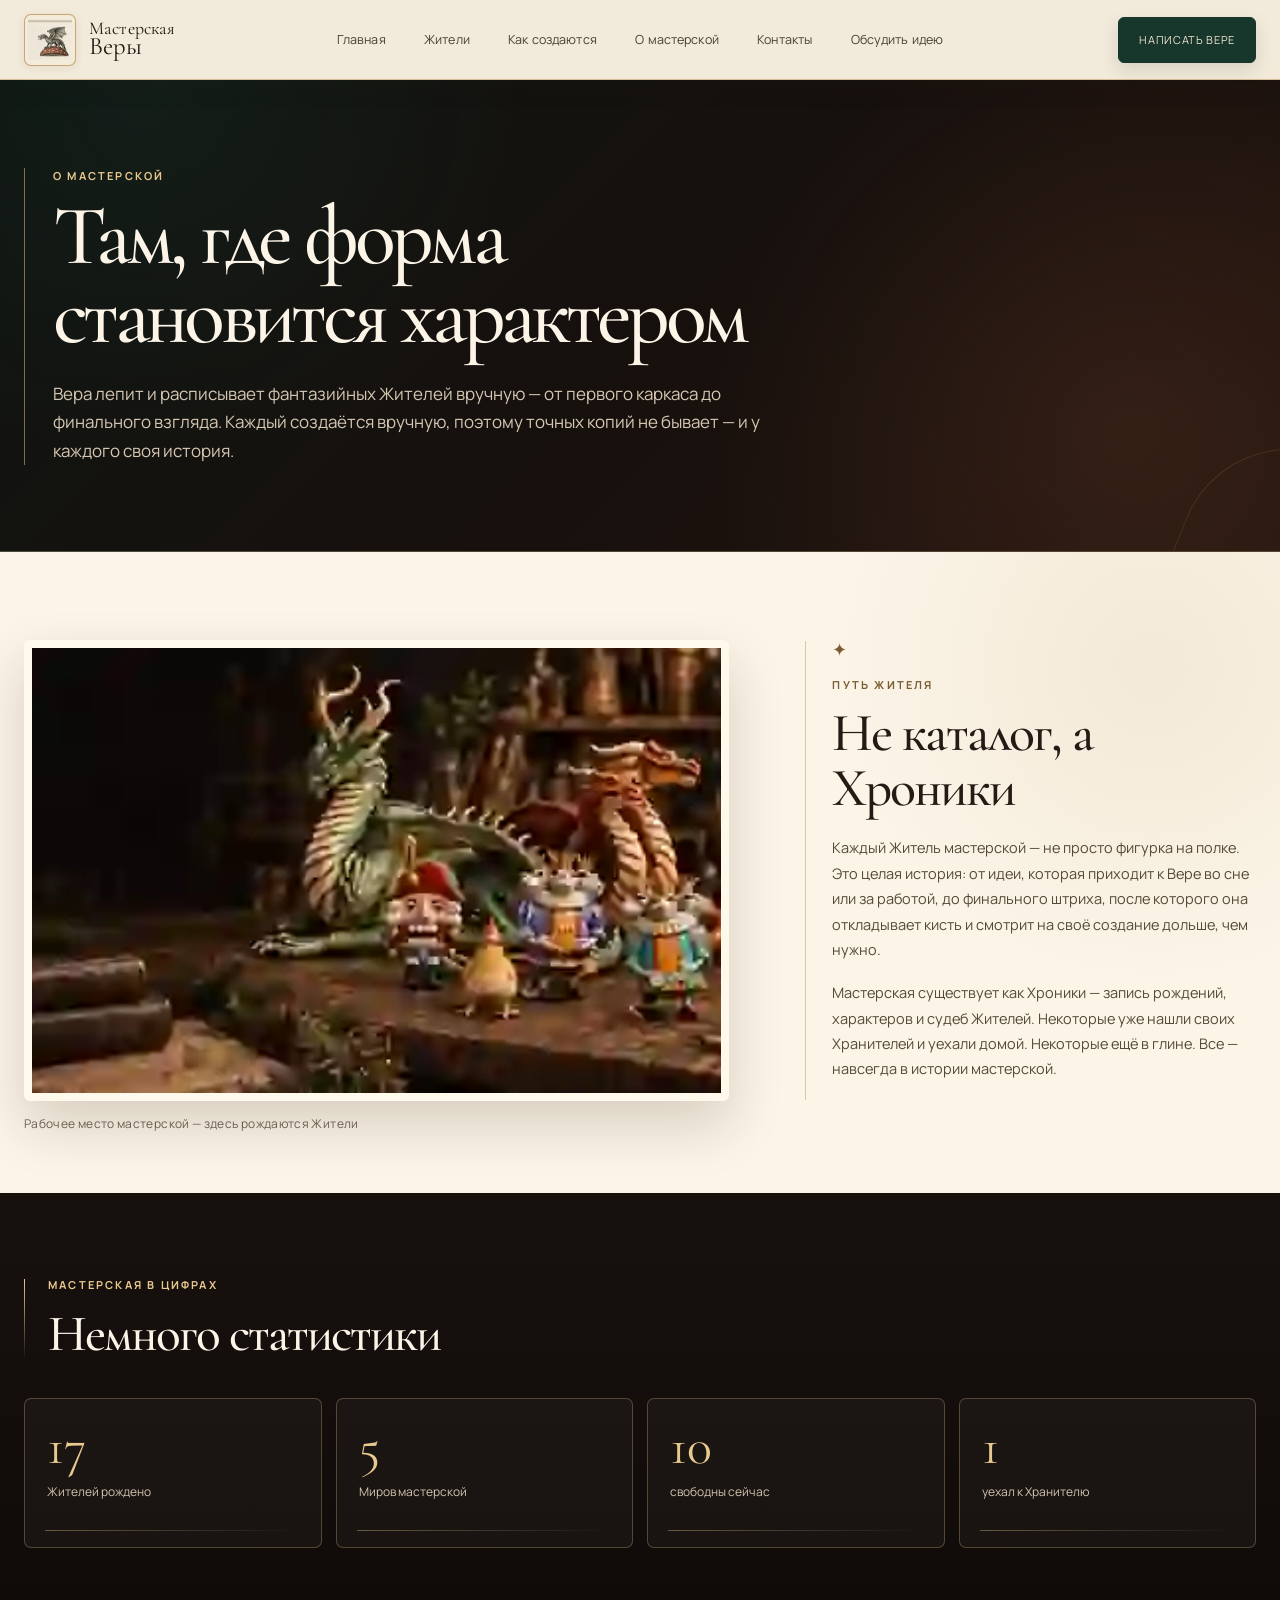
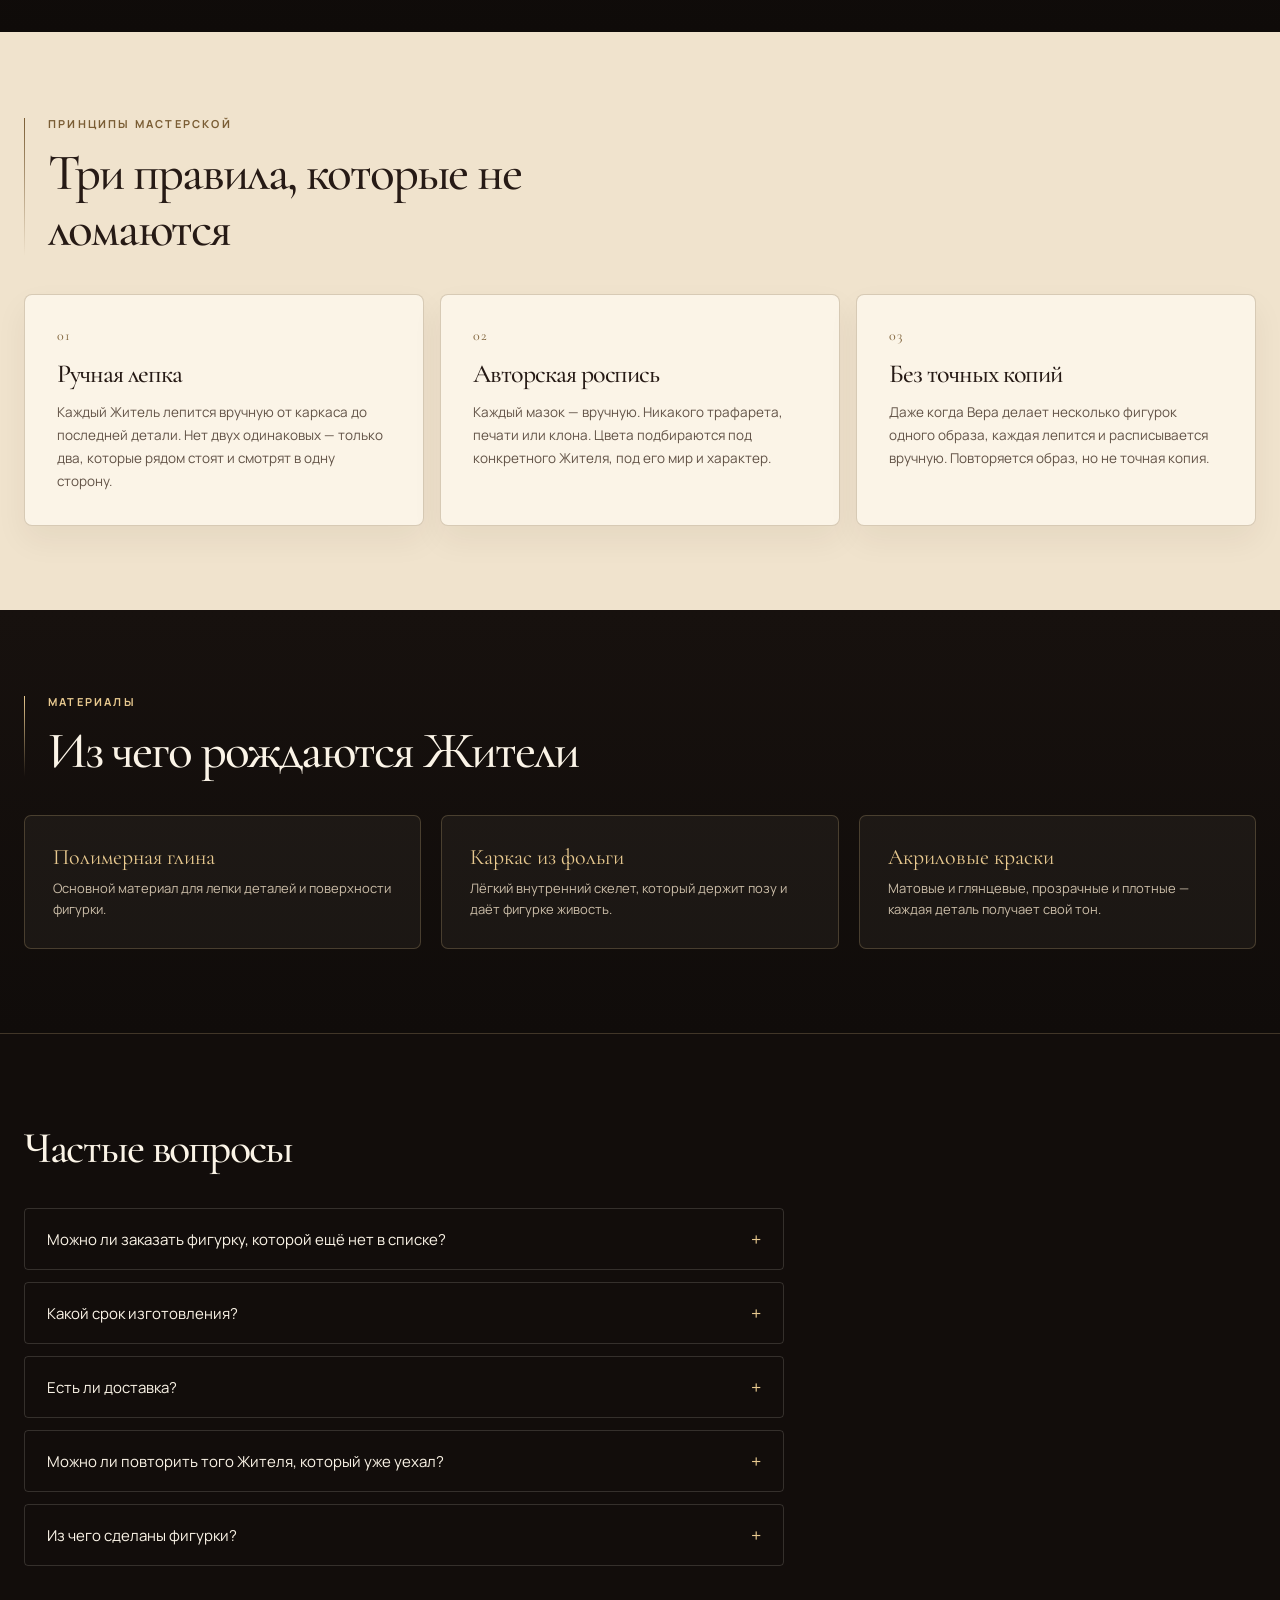
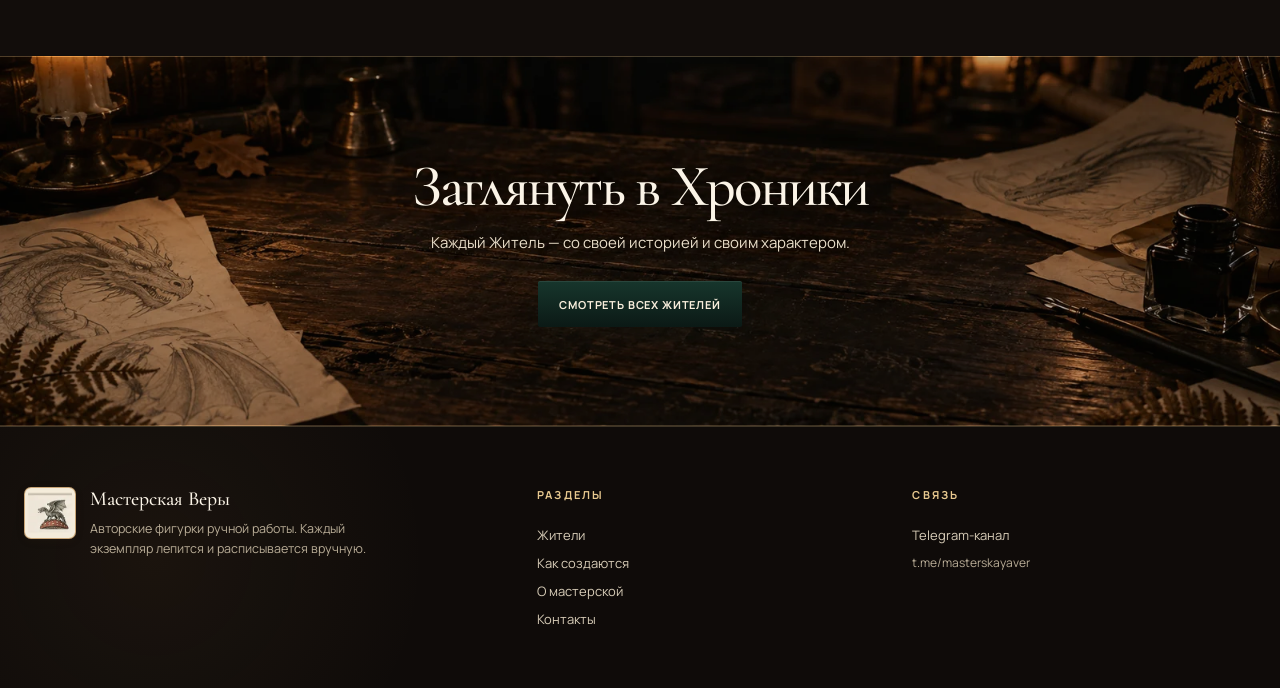
==== about.html @ ea5d4735 "feat(create): link restored order flow from about.html" ====
<!doctype html>
<html lang="ru">
<head>
  <meta charset="utf-8">
  <meta name="viewport" content="width=device-width, initial-scale=1, viewport-fit=cover">
  <meta name="theme-color" content="#f6efdf">
  <title>О мастерской — Мастерская Веры</title>
  <meta name="description" content="О мастерской Веры: авторские фигурки ручной работы, 17 Жителей, 5 Миров, ручная лепка и роспись каждого экземпляра.">
  <meta name="robots" content="index,follow">
  <meta property="og:locale" content="ru_RU">
  <meta property="og:type" content="website">
  <meta property="og:site_name" content="Мастерская Веры">
  <meta property="og:image" content="https://dmitriyromanychev0000-lab.github.io/masterskaya-very/assets/process/05-compare-side.jpg">
  <meta property="og:image:width" content="1124">
  <meta property="og:image:height" content="749">
  <meta property="og:image:alt" content="Авторская фигурка ручной работы из мастерской Веры">
  <meta property="og:title" content="О мастерской — Мастерская Веры">
  <meta property="og:description" content="О мастерской Веры: авторские фигурки ручной работы, 17 Жителей, 5 Миров, ручная лепка и роспись каждого экземпляра.">
  <meta property="og:url" content="https://dmitriyromanychev0000-lab.github.io/masterskaya-very/about.html">
  <meta name="twitter:card" content="summary_large_image">
  <meta name="twitter:image" content="https://dmitriyromanychev0000-lab.github.io/masterskaya-very/assets/process/05-compare-side.jpg">
  <meta name="twitter:title" content="О мастерской — Мастерская Веры">
  <meta name="twitter:description" content="О мастерской Веры: авторские фигурки ручной работы, 17 Жителей, 5 Миров, ручная лепка и роспись каждого экземпляра.">
  <link rel="canonical" href="https://dmitriyromanychev0000-lab.github.io/masterskaya-very/about.html">
  <link rel="stylesheet" href="styles.css">
</head>
<body>
  <header class="site-header" data-header>
    <a class="brand" href="index.html" aria-label="Мастерская Веры — на главную">
      <span class="brand-mark" aria-hidden="true">V</span>
      <span class="brand-copy"><strong>Мастерская</strong><span>Веры</span></span>
    </a>

    <nav class="desktop-nav" aria-label="Основная навигация">
      <a href="index.html">Главная</a>
      <a href="residents.html">Жители</a>
      <a href="process.html">Как создаются</a>
      <a href="about.html" aria-current="page">О мастерской</a>
      <a href="contact.html">Контакты</a>
      <a href="create.html">Обсудить идею</a>
    </nav>

    <div class="header-actions">
      <a class="order-link" href="https://t.me/masterskayaver">Написать Вере</a>
      <button class="menu-button" type="button" aria-label="Открыть меню" aria-expanded="false" aria-controls="mobile-menu" data-menu-button>
        <span></span><span></span>
      </button>
    </div>
  </header>

  <div class="mobile-menu" id="mobile-menu" data-mobile-menu hidden>
    <nav aria-label="Мобильная навигация">
      <a href="index.html">Главная</a>
      <a href="residents.html">Жители</a>
      <a href="process.html">Как создаются</a>
      <a href="about.html" aria-current="page">О мастерской</a>
      <a href="contact.html">Контакты</a>
    </nav>
    <a class="button button-primary" href="https://t.me/masterskayaver">Написать Вере</a>
  </div>

  <main id="top">
    <section class="about-intro about-intro--paper" aria-labelledby="about-title">
      <div class="about-intro-inner">
        <p class="eyebrow">О мастерской</p>
        <h1 id="about-title">Там, где форма<br>становится характером</h1>
        <p class="about-intro-lead">Вера лепит и расписывает фантазийных Жителей вручную — от первого каркаса до финального взгляда. Каждый создаётся вручную, поэтому точных копий не бывает — и у каждого своя история.</p>
      </div>
    </section>

    <section class="about-story" aria-labelledby="about-story-title">
      <div class="about-story-grid">
        <div class="about-story-copy">
          <p class="eyebrow">Путь Жителя</p>
          <h2 id="about-story-title">Не каталог, а Хроники</h2>
          <p class="about-story-text">Каждый Житель мастерской — не просто фигурка на полке. Это целая история: от идеи, которая приходит к Вере во сне или за работой, до финального штриха, после которого она откладывает кисть и смотрит на своё создание дольше, чем нужно.</p>
          <p class="about-story-text">Мастерская существует как Хроники — запись рождений, характеров и судеб Жителей. Некоторые уже нашли своих Хранителей и уехали домой. Некоторые ещё в глине. Все — навсегда в истории мастерской.</p>
        </div>
        <figure class="about-story-figure">
          <div class="about-story-frame">
            <img src="assets/home/workshop-hero.webp" alt="Мастерская Веры — рабочее место" loading="lazy" width="480" height="225" decoding="async">
          </div>
          <figcaption>Рабочее место мастерской — здесь рождаются Жители</figcaption>
        </figure>
      </div>
    </section>

    <section class="about-stats" aria-labelledby="about-stats-title">
      <div class="about-stats-head">
        <p class="eyebrow">Мастерская в цифрах</p>
        <h2 id="about-stats-title">Немного статистики</h2>
      </div>
      <div class="about-stats-grid">
        <div>
          <strong data-about-stat="residents">17</strong>
          <span>Жителей рождено</span>
        </div>
        <div>
          <strong data-about-stat="worlds">5</strong>
          <span>Миров мастерской</span>
        </div>
        <div>
          <strong data-about-stat="available">10</strong>
          <span>свободны сейчас</span>
        </div>
        <div>
          <strong data-about-stat="archive">1</strong>
          <span>уехал к Хранителю</span>
        </div>
      </div>
    </section>

    <section class="about-principles" aria-labelledby="about-principles-title">
      <div class="about-principles-head">
        <p class="eyebrow">Принципы мастерской</p>
        <h2 id="about-principles-title">Три правила, которые не ломаются</h2>
      </div>
      <div class="about-principles-grid">
        <div class="about-principle">
          <span>01</span>
          <h3>Ручная лепка</h3>
          <p>Каждый Житель лепится вручную от каркаса до последней детали. Нет двух одинаковых — только два, которые рядом стоят и смотрят в одну сторону.</p>
        </div>
        <div class="about-principle">
          <span>02</span>
          <h3>Авторская роспись</h3>
          <p>Каждый мазок — вручную. Никакого трафарета, печати или клона. Цвета подбираются под конкретного Жителя, под его мир и характер.</p>
        </div>
        <div class="about-principle">
          <span>03</span>
          <h3>Без точных копий</h3>
          <p>Даже когда Вера делает несколько фигурок одного образа, каждая лепится и расписывается вручную. Повторяется образ, но не точная копия.</p>
        </div>
      </div>
    </section>

    <section class="about-materials" aria-labelledby="about-facts-title">
      <div class="about-facts-head">
        <p class="eyebrow">Материалы</p>
        <h2 id="about-facts-title">Из чего рождаются Жители</h2>
      </div>
      <div class="about-facts-grid">
        <div class="about-fact-item">
          <strong>Полимерная глина</strong>
          <span>Основной материал для лепки деталей и поверхности фигурки.</span>
        </div>
        <div class="about-fact-item">
          <strong>Каркас из фольги</strong>
          <span>Лёгкий внутренний скелет, который держит позу и даёт фигурке живость.</span>
        </div>
        <div class="about-fact-item">
          <strong>Акриловые краски</strong>
          <span>Матовые и глянцевые, прозрачные и плотные — каждая деталь получает свой тон.</span>
        </div>
      </div>
    </section>

    <section class="faq" aria-labelledby="faq-title">
      <h2 id="faq-title">Частые вопросы</h2>
      <div class="faq-list">
        <details class="faq-item">
          <summary>Можно ли заказать фигурку, которой ещё нет в списке?<span>+</span></summary>
          <p>Да. Напишите Вере, расскажите, кого вы хотите. Если идея совпадает с текущей работой — возможно, Житель уже рождается. Если нет — обсудим, будет ли он рождаться в мастерской.</p>
        </details>
        <details class="faq-item">
          <summary>Какой срок изготовления?<span>+</span></summary>
          <p>Срок зависит от размера, сложности и текущей загрузки мастерской. Вера подскажет ориентир по конкретной работе в переписке.</p>
        </details>
        <details class="faq-item">
          <summary>Есть ли доставка?<span>+</span></summary>
          <p>Да, доставка по России. Каждый Житель упаковывается вручную: крепкая коробка, надёжная обёртка, лента. Стоимость и сроки уточняются в переписке.</p>
        </details>
        <details class="faq-item">
          <summary>Можно ли повторить того Жителя, который уже уехал?<span>+</span></summary>
          <p>Некоторые образы Вера делает в нескольких экземплярах — это видно по карточке. Но точной копии не будет: каждую фигурку лепят и расписывают вручную. Возможность нового экземпляра лучше уточнить у Веры.</p>
        </details>
        <details class="faq-item">
          <summary>Из чего сделаны фигурки?<span>+</span></summary>
          <p>Полимерная глина, каркас из фольги и акриловые краски. По уходу за конкретной фигуркой Вера подскажет отдельно.</p>
        </details>
      </div>
    </section>

    <section class="keeper-cta">
      <h2>Заглянуть в Хроники</h2>
      <p>Каждый Житель — со своей историей и своим характером.</p>
      <a class="button button-primary" href="residents.html">Смотреть всех Жителей</a>
    </section>
  </main>

  <footer class="site-footer">
    <div class="footer-brand">
      <span class="brand-mark" aria-hidden="true">V</span>
      <div>
        <strong>Мастерская Веры</strong>
        <p>Авторские фигурки ручной работы. Каждый экземпляр лепится и расписывается вручную.</p>
      </div>
    </div>
    <nav class="footer-nav" aria-label="Разделы">
      <p class="eyebrow">Разделы</p>
      <a href="residents.html">Жители</a>
      <a href="process.html">Как создаются</a>
      <a href="about.html">О мастерской</a>
      <a href="contact.html">Контакты</a>
    </nav>
    <div class="footer-contact">
      <p class="eyebrow">Связь</p>
      <a href="https://t.me/masterskayaver">Telegram-канал</a>
      <span>t.me/masterskayaver</span>
    </div>
  </footer>

  <script src="app.js"></script>
</body>
</html>
---- styles.css ----
@import url("https://fonts.googleapis.com/css2?family=Cormorant+Garamond:ital,wght@0,400;0,500;1,400;1,500&family=Manrope:wght@400;500;600;700&display=swap");

:root {
  --night: #120d0b;
  --ink: #261a15;
  --ink-soft: #2f231d;
  --paper: #f0e3cd;
  --paper-light: #fbf4e7;
  --paper-deep: var(--paper-light);
  --forest: #17362c;
  --forest-deep: #0b1915;
  --wine: #78272b;
  --gold: #b78a4f;
  --gold-ink: #7a5d34;
  --gold-light: #e8c98f;
  --cream: #fbf4e7;
  --muted: #726157;
  --line: rgba(38, 26, 21, .13);
  --line-dark: rgba(251, 244, 231, .15);
  --serif: 'Cormorant Garamond', Georgia, 'Times New Roman', serif;
  --sans: 'Manrope', Arial, ui-sans-serif, system-ui, -apple-system, BlinkMacSystemFont, 'Segoe UI', sans-serif;
  --safe-top: env(safe-area-inset-top, 0px);
  --header-core-h: 74px;
  --header-h: calc(var(--header-core-h) + var(--safe-top));
  --content: 82rem;
}

* { box-sizing: border-box; }
html { scroll-behavior: smooth; background: var(--paper); }
body { margin: 0; min-width: 320px; color: var(--ink); background: var(--paper); font-family: var(--sans); }
a { color: inherit; text-decoration: none; }
button, a { -webkit-tap-highlight-color: transparent; }
button { font: inherit; }
img { max-width: 100%; }

.site-header {
  position: fixed; z-index: 50; inset: 0 0 auto 0; height: var(--header-h);
  display: grid; grid-template-columns: 220px 1fr 220px; align-items: center;
  gap: 24px; padding: var(--safe-top) max(24px, calc((100vw - var(--content)) / 2)) 0;
  background: rgba(246, 239, 223, .88); border-bottom: 1px solid var(--line);
  backdrop-filter: blur(18px); transition: background .2s ease, box-shadow .2s ease;
}
.site-header.is-scrolled { background: rgba(246, 239, 223, .98); box-shadow: 0 10px 35px rgba(23,19,15,.08); }
.brand { display:inline-flex; align-items:center; gap:10px; width:fit-content; }
.brand-mark {
  display:block;
  width:44px;
  height:44px;
  flex:0 0 44px;
  overflow:hidden;
  border:1px solid rgba(183,138,79,.72);
  border-radius:5px;
  background:#0f1b16 url("assets/residents/green-dragon.webp") center/cover no-repeat;
  color:transparent;
  font-size:0;
  box-shadow:inset 0 0 0 1px rgba(251,244,231,.12);
}
.brand-copy { display:flex; flex-direction:column; font-family:var(--serif); line-height:.88; letter-spacing:.01em; color:var(--ink); }
.brand-copy strong { font-size:16px; font-weight:400; }
.brand-copy span { font-size:22px; }
.desktop-nav { display:flex; justify-content:center; gap:clamp(18px,3vw,40px); font-size:12px; color:#4a4030; }
.desktop-nav a { display:inline-flex; align-items:center; min-height:44px; transition:color .18s ease; }
.desktop-nav a:hover { color: var(--forest); }
.header-actions { justify-self:end; display:flex; align-items:center; gap:16px; }
.order-link { display:inline-flex; align-items:center; justify-content:center; min-height:44px; padding:0 15px; border:1px solid var(--forest); border-radius:2px; font-size:11px; letter-spacing:.06em; text-transform:uppercase; color: var(--paper); background: var(--forest); }
.menu-button { display:none; width:44px; height:44px; border:0; background:transparent; color:var(--ink); padding:12px 9px; }
.menu-button span { display:block; width:24px; height:1px; margin:6px auto; background:currentColor; transition:transform .2s ease; }
.menu-button[aria-expanded="true"] span:first-child { transform: translateY(3.5px) rotate(45deg); }
.menu-button[aria-expanded="true"] span:last-child { transform: translateY(-3.5px) rotate(-45deg); }

.mobile-menu { position:fixed; z-index:45; inset:var(--header-h) 0 0; overflow-y:auto; overscroll-behavior:contain; padding:28px 22px max(28px, env(safe-area-inset-bottom)); background: var(--night); color: var(--paper-light); }
.mobile-menu nav { display:grid; gap:4px; margin-bottom:28px; }
.mobile-menu nav a { min-height:56px; display:flex; align-items:center; padding:10px 2px; border-bottom:1px solid var(--line-dark); font:28px/1.08 var(--serif); }
.mobile-menu nav a[aria-current="page"] { color: var(--gold-light); }
html.menu-open, body.menu-open { overflow:hidden; overscroll-behavior:none; }
.mobile-menu { touch-action:pan-y; }

.eyebrow { margin:0 0 14px; font-size:11px; font-weight:700; letter-spacing:.2em; text-transform:uppercase; color: var(--gold-ink); }

.button { display:inline-flex; min-height:46px; align-items:center; justify-content:center; padding:0 21px; border-radius:2px; font-size:11px; font-weight:700; letter-spacing:.075em; text-transform:uppercase; border: 0; cursor: pointer; }
.button-primary { color:#f8eedc; background: linear-gradient(180deg, var(--forest), var(--forest-deep)); box-shadow:inset 0 1px rgba(255,255,255,.08), 0 12px 28px rgba(11,25,21,.24); }
.button-outline { color: var(--ink); background: transparent; border: 1px solid rgba(23,19,15,.35); }
.button-small { min-height: 44px; padding: 0 16px; }
.text-link { display: inline-flex; align-items: center; font-family:var(--serif); color: var(--ink); font-size:14px; }
.text-link span { padding-left:7px; color: var(--gold); }

@media (hover:hover) {
  .button-primary { transition: transform .18s ease, filter .18s ease, box-shadow .18s ease; }
  .button-primary:hover { transform: translateY(-1px); filter: brightness(1.08); }
  .button-outline:hover { background: rgba(23,19,15,.05); }
  .text-link { transition: color .18s ease; }
  .text-link:hover { color: var(--forest); }
}

/* Hero */
.hero {
  position:relative;
  min-height:640px;
  padding:calc(var(--header-h) + 34px) max(24px,calc((100vw - var(--content))/2)) 0;
  overflow:hidden;
  background:
    radial-gradient(circle at 18% 16%,rgba(183,138,79,.10),transparent 23%),
    linear-gradient(180deg,#f8f1e5 0%,var(--paper) 100%);
  color:var(--ink);
}
.hero::before,
.hero::after {
  content:"";
  position:absolute;
  width:180px;
  height:180px;
  pointer-events:none;
  opacity:.16;
  border:1px solid rgba(122,93,52,.25);
  border-radius:50% 10% 50% 10%;
  transform:rotate(22deg);
}
.hero::before { left:-92px; top:128px; }
.hero::after { right:-86px; bottom:-86px; }
.hero-shell {
  display:grid;
  grid-template-columns:minmax(320px,.92fr) minmax(0,1.55fr);
  gap:clamp(28px,4.5vw,72px);
  width:100%;
  max-width:var(--content);
  min-height:540px;
  margin:0 auto;
  align-items:stretch;
}
.hero-copy {
  align-self:center;
  max-width:560px;
  padding:34px 0 58px;
  color:var(--ink);
}
.hero .eyebrow { color:var(--gold-ink); }
.hero h1 {
  margin:0;
  font:500 clamp(50px,5.6vw,78px)/.94 var(--serif);
  letter-spacing:-.05em;
}
.hero-lead {
  max-width:520px;
  margin:22px 0 0;
  color:#4f4036;
  font:17px/1.55 var(--sans);
}
.hero-actions { display:flex; align-items:center; gap:20px; margin-top:28px; flex-wrap:wrap; }
.hero .button-primary {
  background:linear-gradient(180deg,#b45839,#9f402b);
  box-shadow:0 10px 24px rgba(159,64,43,.18);
}
.hero-order-link {
  min-height:44px;
  display:inline-flex;
  align-items:center;
  color:var(--ink);
  border-bottom:1px solid rgba(38,26,21,.55);
  font-size:13px;
}
.hero-handmade {
  display:flex;
  align-items:center;
  gap:10px;
  max-width:280px;
  margin:34px 0 0;
  color:#4f4036;
  font-size:12px;
  line-height:1.45;
}
.hero-handmade span { color:var(--gold-ink); font-size:22px; }

.hero-showcase {
  display:grid;
  grid-template-columns:minmax(0,1.65fr) minmax(180px,.9fr);
  grid-template-rows:1fr 1fr;
  gap:3px;
  min-width:0;
  min-height:540px;
  overflow:hidden;
  background:#d7c8b3;
  border-left:1px solid rgba(122,93,52,.18);
  border-right:1px solid rgba(122,93,52,.18);
}
.hero-showcase-main,
.hero-showcase-small {
  position:relative;
  display:block;
  min-width:0;
  overflow:hidden;
  background:#15110e;
}
.hero-showcase-main { grid-row:1 / 3; min-height:540px; }
.hero-showcase-small { min-height:268px; }
.hero-showcase .resident-photo {
  background-size:400% auto;
  background-position-y:center;
  transition:transform .35s ease;
}
.hero-showcase-main .resident-photo { background-position-y:center; }
.hero-photo-note {
  position:absolute;
  z-index:2;
  left:28px;
  bottom:28px;
  max-width:180px;
  color:#fff7ea;
  font:italic 19px/1.15 var(--serif);
  text-shadow:0 2px 14px rgba(0,0,0,.8);
  transform:rotate(-4deg);
}
.hero-showcase-main::after,
.hero-showcase-small::after {
  content:"";
  position:absolute;
  inset:0;
  pointer-events:none;
  box-shadow:inset 0 0 0 1px rgba(246,239,223,.08);
}
@media (hover:hover) {
  .hero-showcase a:hover .resident-photo { transform:scale(1.025); }
}

/* Worlds grid */
.worlds {
  padding: 90px max(24px, calc((100vw - var(--content))/2));
  background: linear-gradient(180deg, #1a120e 0%, var(--night) 100%);
  color: var(--cream);
}
.worlds-head { max-width: 760px; margin-bottom: 38px; }
.worlds-head .eyebrow { color: var(--gold-light); }
.worlds-head h2 { margin: 0; font: 400 clamp(32px,4vw,52px)/1.08 var(--serif); letter-spacing: -.02em; color: var(--cream); }
.worlds-grid { display: grid; grid-template-columns: repeat(5, minmax(0, 1fr)); gap: 12px; }
.world-card {
  position: relative;
  min-width: 0;
  min-height: 310px;
  overflow: hidden;
  border: 1px solid rgba(232,201,143,.72);
  border-radius: 5px;
  background-color: #17120e;
  background-size: cover;
  background-position: center;
  box-shadow: 0 18px 36px rgba(0,0,0,.22);
}
.world-card[data-world="winter"] { background-image: url("assets/worlds/winter-desktop.webp"); }
.world-card[data-world="forest"] { background-image: url("assets/worlds/forest-desktop.webp"); }
.world-card[data-world="dragons"] { background-image: url("assets/worlds/dragons-desktop.webp"); }
.world-card[data-world="russian"] { background-image: url("assets/worlds/russian-desktop.webp"); }
.world-card[data-world="home"] { background-image: url("assets/worlds/home-desktop.webp"); }
.world-card::after {
  content:"";
  position:absolute;
  inset:0;
  background: linear-gradient(0deg, rgba(10,8,6,.94) 0%, rgba(10,8,6,.56) 48%, rgba(10,8,6,.12) 78%);
}
.world-card-copy {
  position: relative;
  z-index: 1;
  display: flex;
  flex-direction: column;
  justify-content: flex-end;
  min-height: 310px;
  padding: 22px 18px;
  color: var(--cream);
}
.world-card-copy h3 { margin: 0 0 8px; font: 500 22px/1.06 var(--serif); letter-spacing:-.04em; }
.world-card-copy p { margin: 0 0 12px; color: #d3c6b0; font-size: 11.5px; line-height: 1.45; }
.world-card-copy .text-link { color: var(--cream); font-size: 10px; }
@media (hover:hover) {
  .world-card { transition: transform .22s ease, box-shadow .22s ease; }
  .world-card:hover { transform: translateY(-3px); box-shadow: 0 18px 36px rgba(23,19,15,.22); }
}

/* Featured residents */
.keepers {
  padding: 88px max(24px, calc((100vw - var(--content))/2)) 96px;
  background: var(--paper);
  color: var(--ink);
}
.keepers-head {
  display:flex;
  justify-content:space-between;
  align-items:flex-end;
  gap:24px;
  flex-wrap:wrap;
  margin-bottom:30px;
}
.keepers-head .eyebrow { margin-bottom:9px; }
.keepers-head h2 {
  margin:0;
  max-width:560px;
  font:500 clamp(34px,4vw,52px)/1.04 var(--serif);
  letter-spacing:-.035em;
}
.keepers-all { color:var(--ink); }
.keepers-layout {
  display:grid;
  grid-template-columns:minmax(0,1fr) 116px;
  gap:28px;
  align-items:stretch;
}
.keepers-grid { display:grid; grid-template-columns:repeat(3,minmax(0,1fr)); gap:16px; }
.keepers-note {
  display:flex;
  align-items:center;
  padding-left:20px;
  border-left:1px solid rgba(122,93,52,.34);
  color:var(--gold-ink);
  font:500 14px/1.38 var(--serif);
  letter-spacing:.11em;
  text-transform:uppercase;
}
.keeper-card {
  min-width:0;
  overflow:hidden;
  border:1px solid rgba(183,138,79,.34);
  border-radius:8px;
  background:var(--paper-light);
  box-shadow:0 10px 24px rgba(38,26,21,.055);
}
.keeper-card-link {
  display:grid;
  grid-template-columns:minmax(120px,42%) minmax(0,1fr);
  min-height:154px;
  height:100%;
}
.keeper-media {
  position:relative;
  min-height:154px;
  aspect-ratio:auto;
  overflow:hidden;
  background:var(--night);
}
.keeper-summary {
  display:flex;
  align-items:center;
  justify-content:space-between;
  gap:14px;
  min-width:0;
  padding:18px 16px;
}
.keeper-summary h3 {
  margin:0 0 4px;
  font:500 clamp(21px,2vw,27px)/1.05 var(--serif);
  letter-spacing:-.02em;
}
.keeper-summary p { margin:0; color:var(--ink); font:500 18px/1.1 var(--serif); }
.keeper-arrow {
  display:grid;
  place-items:center;
  flex:0 0 auto;
  width:38px;
  height:38px;
  border:1px solid rgba(122,93,52,.72);
  border-radius:50%;
  color:var(--gold-ink);
  font-size:17px;
}
.keepers-mobile-all { display:none; }
@media (hover:hover) {
  .keeper-card { transition:transform .2s ease, box-shadow .2s ease, border-color .2s ease; }
  .keeper-card:hover { transform:translateY(-3px); border-color:rgba(122,93,52,.75); box-shadow:0 18px 36px rgba(38,26,21,.11); }
}

/* About */
.about-teaser {
  padding:86px max(24px,calc((100vw - var(--content))/2)) 74px;
  overflow:hidden;
  background:
    radial-gradient(circle at 92% 16%, rgba(183,138,79,.11), transparent 26%),
    var(--paper-light);
  color:var(--ink);
}
.about-teaser-layout {
  display:grid;
  grid-template-columns:minmax(280px,.8fr) minmax(0,1.35fr);
  gap:clamp(34px,5vw,72px);
  align-items:center;
}
.about-teaser-head { max-width:620px; }
.about-teaser-head h2 { margin:0 0 16px; font:500 clamp(40px,4.8vw,62px)/.98 var(--serif); letter-spacing:-.045em; }
.about-lead { max-width:560px; margin:0 0 24px; color:#564a37; font-size:14px; line-height:1.65; }
.about-teaser-gallery {
  position:relative;
  display:grid;
  grid-template-columns:repeat(3,minmax(0,1fr));
  gap:10px;
  min-height:390px;
  align-items:center;
}
.about-teaser-shot {
  position:relative;
  margin:0;
  overflow:hidden;
  aspect-ratio:3/4;
  border:8px solid #fff9ec;
  box-shadow:0 14px 28px rgba(63,43,25,.17);
  background:var(--paper);
}
.about-teaser-shot img,
.about-teaser-shot .resident-photo { position:absolute; inset:0; width:100%; height:100%; object-fit:cover; }
.about-teaser-shot--left { transform:rotate(-4deg) translateY(8px); }
.about-teaser-shot--middle { z-index:2; transform:rotate(1.5deg) translateY(-10px); }
.about-teaser-shot--right { transform:rotate(5deg) translateY(12px); }
.about-teaser-facts {
  margin-top:48px;
  padding-top:26px;
  border-top:1px solid var(--line);
  grid-template-columns:repeat(3,minmax(0,1fr));
}
.about-teaser-facts li {
  display:grid;
  grid-template-columns:62px minmax(0,1fr);
  column-gap:14px;
  align-items:center;
  padding-right:24px;
}
.about-fact-icon {
  display:grid;
  place-items:center;
  width:58px;
  height:58px;
}
.about-fact-icon img { display:block; width:100%; height:100%; object-fit:contain; }
.about-fact-copy { display:flex; flex-direction:column; gap:4px; min-width:0; }
.about-teaser-facts .about-fact-mark {
  grid-row:1 / span 2;
  display:flex;
  width:40px;
  height:40px;
  align-items:center;
  justify-content:center;
  border:1px solid var(--gold);
  border-radius:50%;
  color:var(--gold-ink);
  font:500 11px/1 var(--sans);
}
.about-teaser-facts strong { font:500 19px/1.15 var(--serif); }
.about-teaser-facts li > span:last-child { max-width:250px; color:var(--muted); font-size:11.5px; line-height:1.4; }
.about-facts { list-style:none; margin:0; padding:0; display:grid; grid-template-columns:repeat(3,1fr); gap:16px; }
.about-facts li { display:flex; flex-direction:column; gap:4px; }
.about-facts strong { font-family:var(--serif); font-size:16px; }
.about-facts span { font-size:11.5px; color:var(--muted); line-height:1.4; }
.about-stats h3, .about-principles h3 { margin:0 0 28px; font:400 clamp(26px,3vw,36px)/1.1 var(--serif); }
.about-stats-grid { display:grid; grid-template-columns:repeat(4,1fr); gap:16px; }
.about-stats-grid > div { padding:22px; border-radius:4px; background:var(--night); color:var(--cream); }
.about-stats-grid strong { display:block; margin-bottom:6px; font:400 40px/1 var(--serif); color:var(--gold-light); }
.about-stats-grid span { font-size:12px; color:#beb29c; line-height:1.4; }
.about-principles-grid { display:grid; grid-template-columns:repeat(3,1fr); gap:24px; }
.about-principles-grid span { font-family:var(--serif); font-size:13px; color:var(--gold); }
.about-principles-grid h4 { margin:10px 0; font:400 19px/1.25 var(--serif); }
.about-principles-grid p { margin:0; color:#564a37; font-size:13px; line-height:1.65; }

/* FAQ */
.faq { padding: 90px max(24px, calc((100vw - var(--content))/2)); background: var(--night); color: var(--cream); }
.faq h2 { margin: 0 0 36px; font: 400 clamp(30px,3.6vw,44px)/1.1 var(--serif); }
.faq-list { display: grid; gap: 12px; max-width: 760px; }
.faq-item { padding: 18px 22px; border: 1px solid var(--line-dark); border-radius: 4px; }
.faq-item summary { display: flex; justify-content: space-between; align-items: center; cursor: pointer; font-size: 15px; list-style: none; }
.faq-item summary::-webkit-details-marker { display: none; }
.faq-item summary span { color: var(--gold-light); font-size: 18px; transition: transform .2s ease; }
.faq-item[open] summary span { transform: rotate(45deg); }
.faq-item p { margin: 14px 0 0; color: #b9ad97; font-size: 13.5px; line-height: 1.7; }

/* Keeper CTA band */
.keeper-cta {
  position:relative;
  isolation:isolate;
  overflow:hidden;
  padding:90px max(24px,calc((100vw - var(--content))/2));
  text-align:center;
  background:#120d0b url("assets/home/keeper-cta-bg.webp") center/cover no-repeat;
  color:var(--cream);
}
.keeper-cta::before {
  content:"";
  position:absolute;
  inset:0;
  z-index:-1;
  background:rgba(10,8,6,.34);
}
.keeper-cta h2 { margin:0 0 12px; font:400 clamp(32px,4vw,52px)/1.1 var(--serif); text-shadow:0 2px 18px rgba(0,0,0,.5); }
.keeper-cta p { margin:0 0 28px; color:#eadfca; text-shadow:0 1px 12px rgba(0,0,0,.5); }
.keeper-cta .button-outline { color: var(--cream); border-color: rgba(246,239,223,.45); }
@media (hover:hover) { .keeper-cta .button-outline:hover { background: rgba(246,239,223,.08); } }

/* Footer */
.site-footer { display: grid; grid-template-columns: 1.4fr 1fr 1fr; gap: 32px; padding: 60px max(24px, calc((100vw - var(--content))/2)); background: var(--night); color: var(--cream); }
.footer-brand { display: flex; gap: 14px; }
.footer-brand strong { display: block; margin-bottom: 8px; font-family: var(--serif); font-size: 16px; }
.footer-brand p { margin: 0; max-width: 280px; color: #b9ad97; font-size: 12.5px; line-height: 1.6; }
.footer-nav, .footer-contact { display: flex; flex-direction: column; gap: 10px; }
.footer-nav a, .footer-contact a { color: #d8cdb8; font-size: 13px; }
.footer-contact span { color: #b9ad97; font-size: 12px; }

@media (max-width: 980px) {
  :root { --header-core-h: 66px; }
  .site-header { grid-template-columns:1fr auto; padding:var(--safe-top) 20px 0; }
  .desktop-nav,.order-link { display:none; }
  .menu-button { display:block; }
  .worlds-grid { grid-template-columns: repeat(2, 1fr); }
  .keepers-layout { display:block; }
  .keepers-note { display:none; }
  .keepers-grid { grid-template-columns: repeat(2, 1fr); }
  .about-facts, .about-stats-grid, .about-principles-grid { grid-template-columns: repeat(2,1fr); }
  .site-footer { grid-template-columns: 1fr 1fr; }
  .footer-brand { grid-column: 1 / -1; }
}

@media (max-width: 620px) {
  .hero {
    min-height:0;
    padding:calc(var(--header-h) + 26px) 20px 24px;
  }
  .hero-shell {
    grid-template-columns:1fr;
    gap:20px;
    min-height:0;
  }
  .hero-copy {
    max-width:none;
    padding:0;
    text-align:left;
  }
  .hero h1 { font-size:clamp(44px,12.8vw,58px); }
  .hero-lead { margin-top:14px; font-size:15px; line-height:1.5; }
  .hero-actions {
    flex-direction:column;
    align-items:stretch;
    gap:8px;
    margin-top:22px;
  }
  .hero-actions .button { width:100%; }
  .hero-order-link {
    justify-content:center;
    width:100%;
    border:0;
    text-decoration:underline;
    text-underline-offset:5px;
  }
  .hero-handmade { margin-top:18px; max-width:260px; }

  .hero-showcase {
    grid-template-columns:repeat(2,minmax(0,1fr));
    grid-template-rows:minmax(300px,78vw) 96px;
    gap:7px;
    min-height:0;
    background:transparent;
    border:0;
  }
  .hero-showcase-main {
    grid-column:1 / -1;
    grid-row:1;
    min-height:300px;
    border-radius:10px;
  }
  .hero-showcase-small {
    min-height:96px;
    border-radius:8px;
  }
  .hero-photo-note {
    left:18px;
    bottom:18px;
    font-size:17px;
  }

  .worlds { padding: 56px 20px; }
  .keepers, .faq, .keeper-cta { padding: 60px 20px; }
  .about-teaser { padding:54px 20px; }
  .about-teaser-layout { grid-template-columns:1fr; gap:32px; }
  .about-teaser-head h2 { font-size:clamp(38px,11.5vw,50px); }
  .about-teaser-gallery { min-height:290px; gap:6px; }
  .about-teaser-shot { border-width:5px; }
  .about-teaser-facts { grid-template-columns:1fr; gap:14px; margin-top:30px; padding-top:22px; }
  .about-teaser-facts li { grid-template-columns:52px minmax(0,1fr); padding:0 0 14px; border-bottom:1px solid var(--line); }
  .about-fact-icon { width:48px; height:48px; }
  .about-teaser-facts li:last-child { padding-bottom:0; border-bottom:0; }
  .worlds-head { margin-bottom: 32px; }
  .keepers { padding-top:58px; padding-bottom:62px; }
  .keepers-head { margin-bottom:20px; }
  .keepers-all { display:none; }
  .keeper-card-link { display:grid; grid-template-columns:104px minmax(0,1fr); min-height:104px; }
  .keeper-media { aspect-ratio:1/1; height:100%; }
  .keeper-summary { padding:11px 12px; }
  .keeper-summary h3 { font-size:20px; }
  .keeper-summary p { font-size:15px; }
  .keeper-arrow { width:36px; height:36px; }
  .keepers-mobile-all { display:flex; margin-top:14px; }
  .world-card[data-world="winter"] { background-image: url("assets/worlds/winter-mobile.webp"); }
  .world-card[data-world="forest"] { background-image: url("assets/worlds/forest-mobile.webp"); }
  .world-card[data-world="dragons"] { background-image: url("assets/worlds/dragons-mobile.webp"); }
  .world-card[data-world="russian"] { background-image: url("assets/worlds/russian-mobile.webp"); }
  .world-card[data-world="home"] { background-image: url("assets/worlds/home-mobile.webp"); }
  .worlds-grid, .keepers-grid { grid-template-columns: 1fr; gap: 14px; }
  .world-card, .world-card-copy { min-height: 220px; }
  .about-facts, .about-stats-grid, .about-principles-grid { grid-template-columns: 1fr; }
  .site-footer { grid-template-columns: minmax(0,1fr) minmax(0,1fr); column-gap: 18px; }
  .footer-brand { grid-column: 1 / -1; }
  .button { width:100%; }
}

/* Residents page */
.residents-intro {
  padding:calc(var(--header-h) + 54px) max(24px,calc((100vw - var(--content))/2)) 34px;
  overflow:hidden;
  background:
    radial-gradient(circle at 90% 18%,rgba(183,138,79,.1),transparent 28%),
    var(--paper-light);
}
.residents-intro-shell {
  display:grid;
  grid-template-columns:minmax(300px,.82fr) minmax(0,1.28fr);
  gap:clamp(34px,5vw,72px);
  align-items:center;
}
.residents-intro-copy { min-width:0; }
.residents-intro h1 { margin:0; max-width:620px; font:500 clamp(48px,5.8vw,76px)/.96 var(--serif); letter-spacing:-.048em; }
.residents-lead { max-width:540px; margin:18px 0 0; color:#564a37; font-size:14px; line-height:1.62; }
.residents-intro-actions { display:flex; gap:10px; flex-wrap:wrap; margin-top:24px; }
.residents-intro-stat {
  display:flex;
  align-items:center;
  gap:8px;
  margin:20px 0 0;
  color:var(--muted);
  font-size:12px;
}
.residents-intro-stat::before,
.residents-intro-stat::after {
  content:"";
  width:44px;
  height:1px;
  background:rgba(122,93,52,.38);
}
.residents-intro-stat strong { color:var(--ink); font:500 17px/1 var(--serif); }
.residents-intro-visual {
  position:relative;
  display:block;
  min-width:0;
  overflow:hidden;
  aspect-ratio:16/10;
  border:1px solid rgba(183,138,79,.72);
  border-radius:4px;
  background:var(--forest-deep);
  box-shadow:0 20px 46px rgba(38,26,21,.13);
}
.residents-intro-note {
  position:absolute;
  z-index:2;
  right:24px;
  top:24px;
  max-width:190px;
  color:var(--cream);
  font:italic 22px/1.12 var(--serif);
  text-align:right;
  text-shadow:0 2px 14px rgba(0,0,0,.6);
}
.residents-intro-visual::after {
  content:"";
  position:absolute;
  inset:0;
  background:linear-gradient(180deg,rgba(0,0,0,.05),transparent 52%,rgba(0,0,0,.16));
  pointer-events:none;
}
.residents-filter-row {
  display:flex;
  align-items:center;
  gap:18px;
  margin-top:30px;
  padding-top:20px;
  border-top:1px solid var(--line);
}
.residents-filter-row > .eyebrow { flex:0 0 auto; margin:0; }
.filters {
  display:flex;
  flex-wrap:nowrap;
  gap:8px;
  margin:0;
  overflow-x:auto;
  scrollbar-width:none;
}
.filters::-webkit-scrollbar { display:none; }
.chip { min-height: 44px; padding: 0 18px; border-radius: 999px; border: 1px solid rgba(23,19,15,.22); background: transparent; color: var(--ink); font-size: 12px; cursor: pointer; transition: background .18s ease, color .18s ease, border-color .18s ease; }
.chip:hover { background: rgba(23,19,15,.05); }
.chip.is-active { background: var(--forest); border-color: var(--forest); color: var(--paper); }
.chip:focus-visible { outline: 2px solid var(--gold); outline-offset: 3px; }

.res-world { padding: 84px max(24px, calc((100vw - var(--content))/2)); }
.res-world--paper { background: var(--paper); }
.res-world--night { background: var(--night); color: var(--cream); }
.res-world-head { max-width: 700px; margin-bottom: 40px; }
.res-world-head h2 { margin: 0 0 14px; font: 400 clamp(28px,3.6vw,46px)/1.1 var(--serif); letter-spacing: -.02em; }
.res-world-head p { margin: 0; max-width: 620px; color: #564a37; font-size: 14px; line-height: 1.7; }
.res-world-link { display:inline-flex; align-items:center; gap:8px; min-height:44px; margin-top:16px; color:var(--gold-ink); border-bottom:1px solid rgba(122,93,52,.34); font-size:11px; font-weight:700; letter-spacing:.11em; text-transform:uppercase; }
.res-world-link span { font-size:14px; transition:transform .18s ease; }
.res-world-link:hover span { transform:translateX(3px); }
.res-world-link:focus-visible { outline:2px solid var(--gold); outline-offset:4px; }
.res-world--night .res-world-link { color:var(--gold-light); border-color:rgba(232,201,143,.34); }
.res-world--night .res-world-head h2 { color: var(--gold-light); }
.res-world--night .res-world-head p { color: #b9ad97; }

.resident-grid { display: grid; grid-template-columns: repeat(auto-fill, minmax(250px, 1fr)); gap: 18px; }
.resident-card { display: flex; flex-direction: column; overflow: hidden; border-radius: 4px; background: var(--paper); color: var(--ink); border: 1px solid var(--line); box-shadow: 0 14px 30px rgba(23,19,15,.07); }
.res-world--night .resident-card { border-color: rgba(246,239,223,.06); box-shadow: 0 26px 54px rgba(0,0,0,.3); }
.resident-media { position: relative; aspect-ratio: 4/3; background: var(--forest-deep); }
.resident-media img { width: 100%; height: 100%; object-fit: cover; }
.resident-card-archive .resident-media::after { content: ""; position: absolute; inset: 0; background: linear-gradient(0deg, rgba(10,8,6,.55), rgba(10,8,6,.08) 60%); }
.resident-archive-tag { position: absolute; left: 12px; top: 12px; z-index: 1; padding: 5px 10px; font-size: 9px; letter-spacing: .08em; text-transform: uppercase; color: var(--cream); background: rgba(10,8,6,.62); border-radius: 2px; }

.resident-copy { padding: 18px; display: flex; flex-direction: column; flex: 1; }
.resident-status { align-self: flex-start; margin-bottom: 10px; padding: 4px 10px; border-radius: 999px; font-size: 10px; letter-spacing: .04em; }
.resident-status-available { color: #1c4a34; background: #cfe6d6; }
.resident-status-progress { color: #7a5a1c; background: #f0dfb0; }
.resident-status-archive { color: #4a4030; background: #ddd6c8; }
.resident-copy h3 { margin: 0 0 8px; font: 400 21px/1.18 var(--serif); }
.resident-meta { margin: 0 0 16px; color: var(--muted); font-size: 12.5px; }
.resident-price { font-family: var(--serif); font-size: 15px; color: var(--ink); white-space: nowrap; }
.resident-stock::before { content: " · "; color: var(--muted); }
.resident-actions { display: flex; align-items: center; justify-content: space-between; gap: 10px; flex-wrap: wrap; margin-top: auto; }

@media (max-width: 980px) {
  .res-world { padding-left:22px; padding-right:22px; }
  .residents-intro { padding-left:22px; padding-right:22px; }
  .residents-intro-shell { grid-template-columns:1fr 1fr; gap:28px; }
}

@media (max-width: 620px) {
  .residents-intro { padding:calc(var(--header-h) + 30px) 20px 24px; }
  .residents-intro-shell { grid-template-columns:1fr; gap:22px; }
  .residents-intro h1 { font-size:clamp(42px,12vw,54px); }
  .residents-lead { margin-top:14px; font-size:13px; line-height:1.58; }
  .residents-intro-actions { flex-direction:column; gap:8px; margin-top:20px; }
  .residents-intro-actions .button { width:100%; }
  .residents-intro-stat { justify-content:center; margin-top:15px; }
  .residents-intro-stat::before,
  .residents-intro-stat::after { width:28px; }
  .residents-intro-visual { aspect-ratio:4/3; }
  .residents-intro-note { right:14px; top:14px; max-width:150px; font-size:17px; }
  .residents-filter-row { gap:10px; margin-top:22px; padding-top:16px; }
  .residents-filter-row > .eyebrow { display:none; }
  .filters { gap:8px; margin:0 -20px; padding:0 20px; }
  .chip { min-height:44px; padding:0 14px; }
  .res-world { padding:46px 20px; }
  .res-world-head { margin-bottom:20px; }
  .resident-grid { grid-template-columns:1fr; gap:10px; }
  .resident-card { display:grid; grid-template-columns:112px minmax(0,1fr); min-height:156px; }
  .resident-media { aspect-ratio:auto; min-height:156px; }
  .resident-copy { padding:11px 12px 12px; }
  .resident-status { margin-bottom:6px; padding:3px 8px; font-size:9px; }
  .resident-copy h3 { margin-bottom:4px; font-size:19px; }
  .resident-meta { margin-bottom:7px; font-size:11.5px; }
  .resident-price { font-size:14px; }
  .resident-actions { flex-direction:column; align-items:stretch; gap:2px; }
  .resident-actions .text-link { min-height:44px; display:flex; align-items:center; font-size:11px; }
  .resident-actions .button { width:100%; min-height:44px; padding:0 10px; font-size:10.5px; }
}

/* Collection page */
main[data-collection-root][data-world] {
  background-color: var(--night);
  background-repeat: repeat-y;
  background-position: center top;
  background-size: 100% auto;
  color: var(--cream);
}
main[data-collection-root][data-world="winter"] { background-image: url("assets/worlds/winter-desktop.webp"); }
main[data-collection-root][data-world="forest"] { background-image: url("assets/worlds/forest-desktop.webp"); }
main[data-collection-root][data-world="dragons"] { background-image: url("assets/worlds/dragons-desktop.webp"); }
main[data-collection-root][data-world="russian"] { background-image: url("assets/worlds/russian-desktop.webp"); }
main[data-collection-root][data-world="home"] { background-image: url("assets/worlds/home-desktop.webp"); }

main[data-collection-root][data-world] .collection-intro,
main[data-collection-root][data-world] .collection-world-residents { background: transparent; }
main[data-collection-root][data-world] .collection-intro { color: var(--cream); }
main[data-collection-root][data-world] .collection-intro h1 { color: var(--cream); }
main[data-collection-root][data-world] .collection-lead,
main[data-collection-root][data-world] .collection-back { color: #d7cbb9; }
main[data-collection-root][data-world] .collection-count { color: var(--gold-light); border-color: rgba(232,201,143,.45); }
main[data-collection-root][data-world] .collection-cta { background: rgba(10,8,6,.72); }

.collection-intro { padding: calc(var(--header-h) + 64px) max(24px, calc((100vw - var(--content))/2)) 48px; background: var(--paper); }
.collection-intro--paper { background: var(--paper); }
.collection-intro--night { background: var(--night); color: var(--cream); }
.collection-back { display: inline-flex; align-items: center; gap: 8px; margin-bottom: 26px; font-size: 11px; letter-spacing: .08em; text-transform: uppercase; color: var(--muted); transition: color .18s ease; }
.collection-back span { color: var(--gold); font-size: 14px; }
.collection-back:hover { color: var(--forest); }
.collection-intro--night .collection-back { color: #b9ad97; }
.collection-intro--night .collection-back:hover { color: var(--gold-light); }
.collection-head { max-width: 700px; }
.collection-eyebrow { display: flex; align-items: center; gap: 14px; margin-bottom: 18px; }
.collection-eyebrow .eyebrow { margin: 0; }
.collection-count { padding: 4px 12px; border: 1px solid var(--line); border-radius: 999px; font-size: 10px; letter-spacing: .1em; text-transform: uppercase; color: var(--muted); }
.collection-intro--night .collection-count { border-color: var(--line-dark); color: #b9ad97; }
.collection-intro h1 { margin: 0; font: 500 clamp(40px, 5.6vw, 68px)/1.04 var(--serif); letter-spacing: -.04em; }
.collection-intro--night h1 { color: var(--gold-light); }
.collection-lead { max-width: 600px; margin: 20px 0 0; color: #564a37; font-size: 15px; line-height: 1.7; }
.collection-intro--night .collection-lead { color: #b9ad97; }
.collection-actions { margin: 30px 0 0; }
.collection-residents { padding-top: 0; }

.collection-hero-grid {
  display: grid;
  grid-template-columns: minmax(280px,.82fr) minmax(0,1.35fr);
  gap: clamp(34px,5vw,72px);
  align-items: center;
  max-width: var(--content);
  margin: 0 auto 18px;
}
main[data-collection-root][data-world] .collection-head {
  margin: 0;
  padding: 30px 0;
  text-align: left;
  text-shadow: 0 2px 24px rgba(0,0,0,.35);
}
main[data-collection-root][data-world] .collection-eyebrow { justify-content: flex-start; }
main[data-collection-root][data-world] .collection-lead { margin-left: 0; margin-right: 0; color: #ddd1bf; }
.world-feature {
  position: relative;
  display: block;
  width: 100%;
  aspect-ratio: 16 / 9;
  margin: 0;
  overflow: hidden;
  border: 1px solid rgba(232,201,143,.72);
  border-radius: 6px;
  background: var(--night);
  box-shadow: 0 22px 54px rgba(0,0,0,.28);
}
.world-feature::after {
  content:"";
  position:absolute;
  inset:0;
  box-shadow: inset 0 0 0 1px rgba(246,239,223,.08), inset 0 -90px 120px rgba(0,0,0,.16);
  pointer-events:none;
}
.world-feature .resident-photo { background-size: 400% auto; background-position-y: center; }
.world-feature .resident-photo-direct { background-size: cover; background-position: center; }
.world-jump {
  display:flex;
  align-items:center;
  justify-content:center;
  gap:10px;
  width:min(860px,100%);
  min-height:44px;
  margin:0 auto;
  border:1px solid rgba(232,201,143,.62);
  border-radius:4px;
  color:var(--cream);
  font-size:11px;
  letter-spacing:.08em;
  text-transform:uppercase;
  background:rgba(10,8,6,.35);
}
.collection-world-residents {
  padding: 34px max(24px, calc((100vw - 900px)/2)) 70px;
}
.collection-world-residents-head {
  margin: 0 0 18px;
  text-align:center;
}
.collection-world-residents-head .eyebrow { margin-bottom:8px; color:var(--gold-light); }
.collection-world-residents-head h2 { margin:0; font:500 clamp(28px,3vw,40px)/1.08 var(--serif); letter-spacing:-.04em; color:var(--cream); }
.world-resident-list {
  overflow:hidden;
  border-top:1px solid rgba(232,201,143,.42);
  border-bottom:1px solid rgba(232,201,143,.42);
}
.world-resident-row {
  display:grid;
  grid-template-columns:112px minmax(0,1fr) 44px;
  gap:16px;
  align-items:center;
  min-height:104px;
  padding:10px 4px;
  border-bottom:1px solid rgba(232,201,143,.26);
  color:var(--cream);
  background:rgba(10,8,6,.18);
  transition:background .18s ease;
}
.world-resident-row:last-child { border-bottom:0; }
.world-resident-thumb {
  position:relative;
  display:block;
  aspect-ratio:4/3;
  overflow:hidden;
  border:1px solid rgba(232,201,143,.36);
  border-radius:3px;
  background:#0b0908;
}
.world-resident-thumb .resident-photo { background-size:400% auto; background-position-y:center; }
.world-resident-thumb .resident-photo-direct { background-size:cover; background-position:center; }
.world-resident-copy { min-width:0; }
.world-resident-copy h3 {
  display:block;
  margin:0 0 6px;
  overflow:hidden;
  font:500 clamp(20px,2.2vw,26px)/1.08 var(--serif);
  color:var(--cream);
  text-overflow:ellipsis;
  white-space:nowrap;
}
.world-resident-meta { display:block; color:#c7baa6; font-size:11.5px; line-height:1.45; }
.world-resident-arrow {
  display:grid;
  place-items:center;
  width:40px;
  height:40px;
  border:1px solid rgba(232,201,143,.58);
  border-radius:50%;
  color:var(--gold-light);
}
@media (hover:hover) {
  .world-resident-row:hover { background:rgba(246,239,223,.055); }
  .world-jump:hover { background:rgba(246,239,223,.06); }
}

.collection-cta-actions { display: flex; align-items: center; justify-content: center; gap: 14px; flex-wrap: wrap; }
.collection-cta .button-outline { color: var(--cream); border-color: rgba(246,239,223,.45); }
@media (hover: hover) { .collection-cta .button-outline:hover { background: rgba(246,239,223,.1); } }

@media (max-width: 620px) {
  main[data-collection-root][data-world] {
    background-size: 100% auto;
    background-position: center top;
  }
  main[data-collection-root][data-world="winter"] { background-image: url("assets/worlds/winter-mobile.webp"); }
  main[data-collection-root][data-world="forest"] { background-image: url("assets/worlds/forest-mobile.webp"); }
  main[data-collection-root][data-world="dragons"] { background-image: url("assets/worlds/dragons-mobile.webp"); }
  main[data-collection-root][data-world="russian"] { background-image: url("assets/worlds/russian-mobile.webp"); }
  main[data-collection-root][data-world="home"] { background-image: url("assets/worlds/home-mobile.webp"); }

  .collection-intro { padding: calc(var(--header-h) + 30px) 20px 24px; }
  .collection-back { min-height: 44px; margin: -10px 0 14px -8px; padding: 0 8px; }
  .collection-hero-grid {
    grid-template-columns: 1fr;
    gap: 18px;
    margin-bottom: 14px;
  }
  main[data-collection-root][data-world] .collection-head {
    padding: 0;
    text-align: center;
  }
  main[data-collection-root][data-world] .collection-eyebrow { justify-content: center; }
  main[data-collection-root][data-world] .collection-lead { margin-left: auto; margin-right: auto; }
  .collection-eyebrow { margin-bottom:12px; }
  .collection-intro h1 { font-size:clamp(40px,12vw,54px); }
  .collection-lead { margin-top:14px; font-size:13px; line-height:1.6; }
  .world-feature { margin-top:0; aspect-ratio:4/3; }
  .world-jump { font-size:10px; }
  .collection-world-residents { padding:30px 20px 52px; }
  .collection-world-residents-head { margin-bottom:14px; }
  .world-resident-row {
    grid-template-columns:84px minmax(0,1fr) 42px;
    gap:12px;
    min-height:88px;
    padding:8px 0;
  }
  .world-resident-copy h3 {
    display:-webkit-box;
    margin:0 0 4px;
    overflow:hidden;
    font-size:20px;
    white-space:normal;
    text-overflow:clip;
    -webkit-box-orient:vertical;
    -webkit-line-clamp:2;
  }
  .world-resident-meta { font-size:10.5px; }
  .world-resident-arrow { width:38px; height:38px; }
  .collection-actions .button, .collection-cta-actions .button { width: 100%; }
  .collection-cta-actions { flex-direction: column; align-items: stretch; }
}

@media (prefers-reduced-motion: reduce) { html { scroll-behavior:auto; } *,*::before,*::after { transition:none !important; } }

/* Header interaction polish */
.mobile-menu { overflow-y: auto; overscroll-behavior: contain; padding-bottom: max(28px, env(safe-area-inset-bottom)); }
.mobile-menu nav a { transition: color .18s ease, padding-left .18s ease; }
.mobile-menu nav a:hover, .mobile-menu nav a:focus-visible { color: var(--gold-light); padding-left: 6px; }
.menu-button:focus-visible, .order-link:focus-visible, .desktop-nav a:focus-visible,
.button:focus-visible, .text-link:focus-visible, .mobile-menu a:focus-visible,
.brand:focus-visible, .hero-order-link:focus-visible,
.hero-showcase-main:focus-visible, .hero-showcase-small:focus-visible,
.keeper-card-link:focus-visible, .residents-intro-visual:focus-visible,
.collection-back:focus-visible, .world-feature:focus-visible, .world-jump:focus-visible,
.world-resident-row:focus-visible, .chronicle-world:focus-visible,
.chronicle-neighbor:focus-visible, .faq-item summary:focus-visible {
  outline: 2px solid var(--gold); outline-offset: 4px;
}

/* Chronicle page */
.chronicle-hero {
  position:relative;
  overflow:hidden;
  background:
    radial-gradient(circle at 82% 22%,rgba(183,138,79,.09),transparent 26%),
    var(--night);
  color:var(--cream);
}
.chronicle-hero-shell {
  display:grid;
  grid-template-columns:minmax(280px,.78fr) minmax(0,1.22fr);
  gap:clamp(34px,5vw,72px);
  align-items:center;
}
.chronicle-hero-inner { position:relative; max-width:none; }
.chronicle-hero .collection-back { margin-bottom:26px; }
.chronicle-world { color:var(--gold-light); border-color:rgba(216,185,121,.4); }
.chronicle-world:hover { color:var(--cream); }
@media (max-width:620px) {
  .chronicle-world { min-height:44px; display:inline-flex; align-items:center; padding-top:0; padding-bottom:0; }
}
.chronicle-badges { display:flex; align-items:center; flex-wrap:wrap; gap:10px 16px; margin-top:24px; }
.chronicle-badges .resident-status { margin-bottom:0; }
.chronicle-price { font:500 30px/1 var(--serif); letter-spacing:-.02em; color:var(--cream); }
.chronicle-price .resident-stock { font-family:var(--sans); font-size:12.5px; color:#cdbfa6; letter-spacing:0; }
.chronicle-actions { display:flex; align-items:center; gap:14px; flex-wrap:wrap; margin-top:28px; }
.chronicle-hero .button-outline { color:var(--cream); border-color:rgba(246,239,223,.45); }
@media (hover:hover) { .chronicle-hero .button-outline:hover { background:rgba(246,239,223,.1); } }
.chronicle-archive-note { max-width:480px; margin:28px 0 0; padding:16px 18px; border:1px solid var(--line-dark); border-radius:4px; background:rgba(246,239,223,.05); color:#d8cdb8; font-size:14px; line-height:1.65; }
.chronicle-hero-visual {
  position:relative;
  min-width:0;
  overflow:hidden;
  aspect-ratio:16/10;
  border:1px solid rgba(232,201,143,.62);
  border-radius:5px;
  background:var(--forest-deep);
  box-shadow:0 24px 56px rgba(0,0,0,.28);
}
.chronicle-hero-visual .resident-photo { position:absolute; inset:0; width:100%; height:100%; }
.chronicle-section { padding:68px max(24px,calc((100vw - var(--content))/2)); }
.chronicle-story {
  border-top:1px solid rgba(232,201,143,.22);
  border-bottom:1px solid rgba(232,201,143,.18);
  background:linear-gradient(180deg,#110e0c 0%,#0d0b09 100%);
  color:var(--cream);
}
.chronicle-story-layout {
  display:grid;
  grid-template-columns:minmax(0,1.18fr) minmax(300px,.82fr);
  gap:clamp(38px,6vw,92px);
  align-items:start;
  max-width:var(--content);
  margin:0 auto;
}
.chronicle-story-copy { max-width:720px; }
.chronicle-story .eyebrow { color:var(--gold-light); }
.chronicle-text {
  margin:0;
  font:400 clamp(23px,2.7vw,32px)/1.5 var(--serif);
  letter-spacing:-.015em;
  color:#eee2ce;
}
.chronicle-facts {
  display:grid;
  grid-template-columns:repeat(2,minmax(0,1fr));
  gap:0;
  margin:0;
  border-top:1px solid rgba(232,201,143,.30);
  border-left:1px solid rgba(232,201,143,.18);
}
.chronicle-facts > div {
  min-width:0;
  padding:17px 16px;
  border-right:1px solid rgba(232,201,143,.18);
  border-bottom:1px solid rgba(232,201,143,.18);
}
.chronicle-facts dt {
  margin:0 0 7px;
  color:var(--gold-light);
  font-size:10px;
  font-weight:700;
  letter-spacing:.14em;
  text-transform:uppercase;
}
.chronicle-facts dd {
  margin:0;
  color:#cfc2ad;
  font-size:12.5px;
  line-height:1.5;
}
.chronicle-facts a { display:inline-flex; align-items:center; min-height:44px; color:var(--cream); }
.chronicle-figure { margin:0; }
.chronicle-frame { position:relative; overflow:hidden; border-radius:4px; aspect-ratio:4/3; background:var(--forest-deep); box-shadow:0 26px 54px rgba(23,19,15,.16); }
.chronicle-frame img { width:100%; height:100%; object-fit:cover; }
.chronicle-figure-wide .chronicle-frame { aspect-ratio:16/9; }
.chronicle-caption { margin:14px 0 0; color:var(--muted); font-size:12px; letter-spacing:.03em; }
.chronicle-gallery { background:var(--paper-deep); }
.chronicle-section-head { max-width:640px; margin-bottom:32px; }
.chronicle-section-head h2 { margin:0; font:400 clamp(28px,3.4vw,44px)/1.12 var(--serif); letter-spacing:-.02em; }

.chronicle-neighbors { display: grid; grid-template-columns: repeat(2, minmax(0, 1fr)); gap: 12px; max-width: 760px; margin: 28px auto; text-align: left; }
.chronicle-neighbors--single { grid-template-columns: 1fr; max-width: 420px; }
.chronicle-neighbor { display: flex; min-width: 0; min-height: 76px; flex-direction: column; justify-content: center; gap: 5px; padding: 14px 16px; border: 1px solid var(--line-dark); border-radius: 4px; background: rgba(246,239,223,.05); }
.chronicle-neighbor span { color: #b9ad97; font-size: 10px; font-weight: 700; letter-spacing: .08em; text-transform: uppercase; }
.chronicle-neighbor strong { overflow: hidden; font: 400 18px/1.2 var(--serif); color: var(--cream); text-overflow: ellipsis; white-space: nowrap; }
.chronicle-neighbor--next { text-align: right; }
.chronicle-next-actions { display: flex; align-items: center; justify-content: center; gap: 14px; flex-wrap: wrap; }
.chronicle-next .button-outline { color: var(--cream); border-color: rgba(246,239,223,.45); }
@media (hover: hover) { .chronicle-next .button-outline:hover { background: rgba(246,239,223,.1); } }

.chronicle-sticky { position: fixed; z-index: 40; left: 0; right: 0; bottom: 0; display: none; padding: 10px 16px calc(10px + env(safe-area-inset-bottom)); background: rgba(23,19,15,.94); border-top: 1px solid var(--line-dark); backdrop-filter: blur(14px); transform: translateY(110%); visibility: hidden; pointer-events: none; transition: transform .26s ease, visibility .26s ease; }
.chronicle-sticky.is-visible { transform: translateY(0); visibility: visible; pointer-events: auto; }
.chronicle-sticky-inner { display: flex; align-items: center; gap: 14px; max-width: var(--content); margin: 0 auto; }
.chronicle-sticky-copy { display: flex; flex-direction: column; gap: 3px; min-width: 0; }
.chronicle-sticky-name { font: 400 16px/1.15 var(--serif); color: var(--cream); white-space: nowrap; overflow: hidden; text-overflow: ellipsis; }
.chronicle-sticky-price { font-size: 12px; color: var(--gold-light); }
.chronicle-sticky .button { margin-left: auto; flex: none; width: auto; }

@media (max-width: 980px) {
  .chronicle-section { padding-left: 22px; padding-right: 22px; }
}

@media (max-width: 620px) {
  .chronicle-hero { padding-bottom:34px; }
  .chronicle-hero-shell { grid-template-columns:1fr; gap:22px; }
  .chronicle-hero-inner { max-width:none; }
  .chronicle-badges { gap:10px 14px; margin-top:20px; }
  .chronicle-price { font-size:24px; }
  .chronicle-actions { margin-top:22px; }
  .chronicle-actions .button { width:100%; min-height:46px; }
  .chronicle-archive-note { margin-top:20px; padding:14px 16px; }
  .chronicle-hero-visual { aspect-ratio:4/3; }
  .chronicle-section { padding:44px 20px; }
  .chronicle-story-layout { grid-template-columns:1fr; gap:28px; }
  .chronicle-story-copy { max-width:none; }
  .chronicle-text { font-size:22px; line-height:1.48; }
  .chronicle-facts { grid-template-columns:1fr 1fr; }
  .chronicle-facts > div { padding:14px 12px; }
  .chronicle-facts dd { font-size:11.5px; }
  .chronicle-neighbors { grid-template-columns: 1fr; gap: 8px; margin: 24px auto; }
  .chronicle-neighbor { min-height: 68px; padding: 12px 14px; }
  .chronicle-neighbor--next { text-align: left; }
  .chronicle-next-actions { flex-direction: column; align-items: stretch; gap: 10px; }
  .chronicle-next-actions .button { width: 100%; }
  .chronicle-sticky { display: block; padding: 10px 14px calc(10px + env(safe-area-inset-bottom)); }
  .chronicle-sticky .button { min-height: 44px; }
}

/* ===== About page ===== */
.about-intro { padding: calc(var(--header-h) + 76px) max(24px, calc((100vw - var(--content))/2)) 56px; }
.about-intro--paper { background: var(--paper); }
.about-intro-inner { max-width: 700px; }
.about-intro h1 { margin: 0; font: 400 clamp(44px, 6.4vw, 76px)/1.02 var(--serif); letter-spacing: -.025em; }
.about-intro-lead { max-width: 580px; margin: 20px 0 0; color: #564a37; font-size: 15px; line-height: 1.7; }

.about-story { padding: 90px max(24px, calc((100vw - var(--content))/2)); background: var(--night); color: var(--cream); }
.about-story-grid { display: grid; grid-template-columns: 1fr 1.08fr; gap: clamp(28px, 5vw, 68px); align-items: center; }
.about-story-copy { max-width: 540px; }
.about-story-copy .eyebrow { color: var(--gold-light); }
.about-story-copy h2 { margin: 0 0 20px; font: 400 clamp(28px, 3.4vw, 44px)/1.12 var(--serif); letter-spacing: -.02em; color: var(--gold-light); }
.about-story-text { margin: 0 0 18px; color: #b9ad97; font-size: 14.5px; line-height: 1.75; }
.about-story-figure { margin: 0; }
.about-story-frame { position: relative; overflow: hidden; border-radius: 4px; aspect-ratio: 4/3; background: var(--forest-deep); box-shadow: 0 26px 54px rgba(0,0,0,.4); }
.about-story-frame img { width: 100%; height: 100%; object-fit: cover; }
.about-story-figure figcaption { margin: 14px 0 0; color: #b9ad97; font-size: 12px; letter-spacing: .03em; }

.about-stats { padding: 84px max(24px, calc((100vw - var(--content))/2)); background: var(--paper); }
.about-stats-head { max-width: 640px; margin-bottom: 36px; }
.about-stats-head h2 { margin: 0; font: 400 clamp(28px, 3.4vw, 44px)/1.1 var(--serif); letter-spacing: -.02em; }
.about-stats-grid { display: grid; grid-template-columns: repeat(4, 1fr); gap: 16px; }
.about-stats-grid > div { padding: 22px; border-radius: 4px; background: var(--night); color: var(--cream); }
.about-stats-grid strong { display: block; margin-bottom: 6px; font: 400 40px/1 var(--serif); color: var(--gold-light); }
.about-stats-grid span { font-size: 12px; color: #beb29c; line-height: 1.4; }

.about-principles { padding: 84px max(24px, calc((100vw - var(--content))/2)); background: var(--night); color: var(--cream); }
.about-principles-head { max-width: 640px; margin-bottom: 36px; }
.about-principles-head .eyebrow { color: var(--gold-light); }
.about-principles-head h2 { margin: 0; font: 400 clamp(28px, 3.4vw, 44px)/1.1 var(--serif); letter-spacing: -.02em; color: var(--gold-light); }
.about-principles-grid { display: grid; grid-template-columns: repeat(3, 1fr); gap: 20px; }
.about-principle { padding: 28px; border: 1px solid var(--line-dark); border-radius: 4px; background: rgba(246,239,223,.04); }
.about-principle span { display: block; font-family: var(--serif); font-size: 14px; color: var(--gold-light); margin-bottom: 14px; letter-spacing: .1em; }
.about-principle h3 { margin: 0 0 12px; font: 400 22px/1.2 var(--serif); color: var(--cream); }
.about-principle p { margin: 0; color: #b9ad97; font-size: 13.5px; line-height: 1.7; }

.about-materials { padding: 84px max(24px, calc((100vw - var(--content))/2)); background: var(--paper-deep); }
.about-facts-head { max-width: 640px; margin-bottom: 36px; }
.about-facts-head h2 { margin: 0; font: 400 clamp(28px, 3.4vw, 44px)/1.1 var(--serif); letter-spacing: -.02em; }
.about-facts-grid { display: grid; grid-template-columns: repeat(3, 1fr); gap: 20px; }
.about-fact-item { padding: 24px; border-radius: 4px; background: var(--paper); border: 1px solid var(--line); }
.about-fact-item strong { display: block; margin-bottom: 8px; font: 400 19px/1.2 var(--serif); color: var(--forest); }
.about-fact-item span { display: block; color: var(--muted); font-size: 13px; line-height: 1.6; }

/* ===== Process page ===== */
.process-intro { padding: calc(var(--header-h) + 76px) max(24px, calc((100vw - var(--content))/2)) 56px; }
.process-intro--night { background: var(--night); color: var(--cream); }
.process-intro--night .eyebrow { color: var(--gold-light); }
.process-intro h1 { margin: 0; max-width: 700px; font: 400 clamp(44px, 6.4vw, 76px)/1.02 var(--serif); letter-spacing: -.025em; color: var(--gold-light); }
.process-intro-lead { max-width: 580px; margin: 20px 0 0; color: #b9ad97; font-size: 15px; line-height: 1.7; }

.process-steps { padding: 0; }
.process-steps-head { width: 100%; padding: 84px max(24px, calc((100vw - var(--content))/2)) 48px; }
.process-steps-head h2 { max-width: 700px; margin: 0 0 14px; font: 400 clamp(28px, 3.4vw, 44px)/1.1 var(--serif); letter-spacing: -.02em; }
.process-steps-lead { max-width: 700px; margin: 0; color: #564a37; font-size: 14.5px; line-height: 1.7; }

.process-step { padding: 64px max(24px, calc((100vw - var(--content))/2)); }
.process-step--paper { background: var(--paper); }
.process-step--paper-deep { background: var(--paper-deep); }
.process-step-grid { display: grid; grid-template-columns: 1.08fr 1fr; gap: clamp(28px, 5vw, 68px); align-items: center; }
.process-step-grid--reverse { direction: rtl; }
.process-step-grid--reverse > * { direction: ltr; }
.process-step-figure { margin: 0; }
.process-step-frame { position: relative; overflow: hidden; border-radius: 4px; aspect-ratio: 4/3; background: var(--forest-deep); box-shadow: 0 20px 48px rgba(23,19,15,.14); }
.process-step-frame img { width: 100%; height: 100%; object-fit: cover; }
.process-step-copy { max-width: 480px; }
.process-step-number { display: inline-block; margin-bottom: 14px; padding: 5px 14px; border-radius: 999px; background: var(--forest); color: var(--cream); font: 400 14px/1 var(--serif); letter-spacing: .08em; }
.process-step-copy h3 { margin: 0 0 14px; font: 400 clamp(22px, 2.6vw, 30px)/1.2 var(--serif); }
.process-step-copy p { margin: 0; color: #564a37; font-size: 14px; line-height: 1.7; }

.process-fact { padding: 84px max(24px, calc((100vw - var(--content))/2)); background: var(--night); color: var(--cream); }
.process-fact-inner { max-width: 700px; }
.process-fact-inner .eyebrow { color: var(--gold-light); }
.process-fact-inner h2 { margin: 0 0 16px; font: 400 clamp(26px, 3.2vw, 40px)/1.15 var(--serif); letter-spacing: -.02em; color: var(--gold-light); }
.process-fact-inner p { margin: 0; color: #b9ad97; font-size: 14.5px; line-height: 1.75; }

/* ===== Contact page ===== */
.contact-intro { padding: calc(var(--header-h) + 76px) max(24px, calc((100vw - var(--content))/2)) 56px; background: var(--paper); }
.contact-intro h1 { margin: 0; font: 400 clamp(44px, 6.4vw, 76px)/1.02 var(--serif); letter-spacing: -.025em; }
.contact-intro-lead { max-width: 580px; margin: 20px 0 0; color: #564a37; font-size: 15px; line-height: 1.7; }

.contact-main { padding: 0; }
.contact-grid { display: grid; grid-template-columns: 1fr 1.4fr; gap: 24px; padding: 0 max(24px, calc((100vw - var(--content))/2)) 64px; }
.contact-card { padding: 32px; border-radius: 4px; background: var(--paper-deep); border: 1px solid var(--line); }
.contact-card--telegram { background: var(--forest); color: var(--cream); border-color: var(--forest); display: flex; flex-direction: column; }
.contact-card--telegram h2 { margin: 0 0 12px; color: var(--cream); font: 400 28px/1.1 var(--serif); }
.contact-card--telegram p { margin: 0 0 20px; color: #cfd9d1; font-size: 13.5px; line-height: 1.7; flex: 1; }
.contact-card--telegram .contact-card-handle { margin-top: 16px; padding-top: 16px; border-top: 1px solid rgba(246,239,223,.15); color: var(--gold-light); font: 400 18px/1 var(--serif); letter-spacing: .02em; }
.contact-card-icon { display: flex; align-items: center; justify-content: center; width: 48px; height: 48px; margin-bottom: 20px; border-radius: 4px; background: rgba(246,239,223,.12); font-size: 22px; color: var(--cream); }
.contact-card-icon svg { width: 24px; height: 24px; fill: none; stroke: currentColor; stroke-width: 1.6; stroke-linecap: round; stroke-linejoin: round; }
.contact-card--form h2 { margin: 0 0 10px; font: 400 26px/1.1 var(--serif); }
.contact-card--form .contact-form-note { margin: 0 0 22px; color: #564a37; font-size: 13.5px; line-height: 1.65; }
.contact-brief { list-style: none; margin: 0 0 24px; padding: 0; display: grid; gap: 10px; }
.contact-brief li { display: grid; grid-template-columns: 34px 1fr; gap: 12px; align-items: start; padding: 14px; border: 1px solid var(--line); border-radius: 4px; background: rgba(246,239,223,.55); }
.contact-brief li > span { padding-top: 2px; color: var(--gold-ink); font: 400 13px/1 var(--serif); letter-spacing: .06em; }
.contact-brief strong { display: block; margin-bottom: 4px; font: 400 17px/1.2 var(--serif); color: var(--forest); }
.contact-brief p { margin: 0; color: var(--muted); font-size: 12.5px; line-height: 1.55; }

.contact-details { padding: 84px max(24px, calc((100vw - var(--content))/2)); background: var(--night); color: var(--cream); }
.contact-details h2 { margin: 0 0 36px; font: 400 clamp(28px, 3.4vw, 44px)/1.1 var(--serif); letter-spacing: -.02em; color: var(--gold-light); }
.contact-details-grid { display: grid; grid-template-columns: repeat(3, 1fr); gap: 20px; }
.contact-detail { padding: 24px; border: 1px solid var(--line-dark); border-radius: 4px; background: rgba(246,239,223,.04); }
.contact-detail h3 { margin: 0 0 10px; font: 400 20px/1.2 var(--serif); color: var(--cream); }
.contact-detail p { margin: 0; color: #b9ad97; font-size: 13.5px; line-height: 1.65; }

.contact-locations { padding: 84px max(24px, calc((100vw - var(--content))/2)); background: var(--paper); }
.contact-locations h2 { margin: 0 0 36px; font: 400 clamp(28px, 3.4vw, 44px)/1.1 var(--serif); letter-spacing: -.02em; }
.contact-locations-grid { display: grid; grid-template-columns: 1fr 1fr; gap: 20px; }
.contact-location { padding: 28px; border-radius: 4px; background: var(--paper-deep); border: 1px solid var(--line); }
.contact-location strong { display: block; margin-bottom: 10px; font: 400 20px/1.2 var(--serif); color: var(--forest); }
.contact-location p { margin: 0; color: var(--muted); font-size: 13.5px; line-height: 1.65; }

/* ===== Shared responsive ===== */
@media (max-width: 980px) {
  .about-story-grid { grid-template-columns: 1fr; }
  .about-story-copy { max-width: none; }
  .about-stats-grid { grid-template-columns: repeat(2, 1fr); }
  .about-principles-grid { grid-template-columns: 1fr; }
  .about-facts-grid { grid-template-columns: 1fr; }
  .process-step-grid { grid-template-columns: 1fr; gap: 24px; }
  .process-step-grid--reverse { direction: ltr; }
  .contact-grid { grid-template-columns: 1fr; }
  .contact-details-grid { grid-template-columns: 1fr; }
  .contact-locations-grid { grid-template-columns: 1fr; }
}

@media (max-width: 620px) {
  .about-intro, .process-intro, .contact-intro { padding-left: 20px; padding-right: 20px; }
  .about-intro, .process-intro, .contact-intro { padding: calc(var(--header-h) + 54px) 20px 40px; }
  .about-story, .process-steps-head, .about-stats, .about-principles, .about-materials, .process-fact, .contact-details, .contact-locations { padding-left: 20px; padding-right: 20px; }
  .about-story, .process-steps-head, .about-stats, .about-principles, .about-materials, .process-fact, .contact-details, .contact-locations { padding: 60px 20px; }
  .process-step { padding: 48px 20px; }
  .contact-grid { padding-left: 20px; padding-right: 20px; }
  .about-stats-grid { grid-template-columns: 1fr; }
  .about-facts-grid { grid-template-columns: 1fr; }
  .contact-card .button { width: 100%; }
}


/* Remaining mobile touch targets */
@media (max-width: 620px) {
  .brand { min-height: 44px; }
  .button-small { min-height: 44px; }
  .world-card-copy .text-link,
  .about-teaser .text-link,
  .keepers-all,
  .footer-nav a,
  .footer-contact a {
    min-height: 44px;
    display: flex;
    align-items: center;
  }
  .keepers-all { width: fit-content; }
}

/* Final mobile density pass: About / Process / Contact */
@media (max-width: 620px) {
  .about-intro, .process-intro, .contact-intro {
    padding: calc(var(--header-h) + 38px) 20px 32px;
  }
  .about-intro h1, .process-intro h1, .contact-intro h1 {
    font-size: clamp(38px, 12vw, 48px);
  }
  .about-intro-lead, .process-intro-lead, .contact-intro-lead {
    margin-top: 16px;
    font-size: 14px;
  }

  .about-story, .about-stats, .about-principles, .about-materials,
  .process-steps-head, .process-fact, .contact-details, .contact-locations {
    padding: 48px 20px;
  }
  .about-story-grid { gap: 24px; }
  .about-story-frame, .process-step-frame { aspect-ratio: 3 / 2; }
  .about-story-text { font-size: 14px; line-height: 1.68; }

  .about-stats-head, .about-principles-head, .about-facts-head {
    margin-bottom: 24px;
  }
  .about-stats-grid {
    grid-template-columns: repeat(2, minmax(0, 1fr));
    gap: 10px;
  }
  .about-stats-grid > div { padding: 16px; }
  .about-stats-grid strong { font-size: 32px; }
  .about-principles-grid, .about-facts-grid,
  .contact-details-grid, .contact-locations-grid { gap: 12px; }
  .about-principle { padding: 20px; }
  .about-fact-item, .contact-detail, .contact-location { padding: 18px; }

  .faq { padding: 48px 20px; }
  .faq h2 { margin-bottom: 24px; }
  .faq-list { gap: 8px; }
  .faq-item { padding: 10px 16px; }
  .faq-item summary { min-height: 44px; line-height: 1.35; }

  .process-steps-head { padding-bottom: 30px; }
  .process-step { padding: 40px 20px; }
  .process-step-grid { gap: 18px; }
  .process-step-grid--reverse .process-step-figure { order: -1; }
  .process-step-number { margin-bottom: 10px; }
  .process-step-copy h3 { margin-bottom: 10px; }

  .contact-grid { gap: 12px; padding: 0 20px 48px; }
  .contact-card { padding: 20px; }
  .contact-card-icon { width: 44px; height: 44px; margin-bottom: 16px; }
  .contact-card--form .contact-form-note { margin-bottom: 18px; }
  .contact-brief { gap: 8px; margin-bottom: 20px; }
  .contact-brief li { grid-template-columns: 28px 1fr; gap: 10px; padding: 12px; }
  .contact-details h2, .contact-locations h2 { margin-bottom: 24px; }

  .keeper-cta { padding-top: 48px; padding-bottom: 48px; }
  .site-footer { padding: 44px 20px; gap: 24px 18px; }
}


/* Real resident archive photos — 17 residents */
.resident-media,
.keeper-media,
.chronicle-frame { aspect-ratio: 3 / 2; }

.resident-photo {
  position: absolute;
  inset: 0;
  display: block;
  width: 100%;
  height: 100%;
  background-repeat: no-repeat;
  background-size: 400% auto;
  background-position-y: center;
  background-color: var(--forest-deep);
}

.resident-photo-g1 { background-image: url("assets/residents/residents-g1.webp"); }
.resident-photo-g2 { background-image: url("assets/residents/residents-g2.webp"); }
.resident-photo-g3 { background-image: url("assets/residents/residents-g3.webp"); }
.resident-photo-g4 { background-image: url("assets/residents/residents-g4.webp"); }
.resident-photo-p0 { background-position-x: 0%; }
.resident-photo-p1 { background-position-x: 33.333333%; }
.resident-photo-p2 { background-position-x: 66.666667%; }
.resident-photo-p3 { background-position-x: 100%; }

.resident-photo-direct {
  background-size: cover;
  background-position: center;
}

.chronicle-hero-bg {
  width: auto;
  height: auto;
  background-size: 400% auto;
  background-position-y: center;
}

.chronicle-frame .resident-photo {
  background-size: 400% auto;
  background-position-y: center;
}

/* Direct resident photos are not sprite sheets. Keep their normal crop in Chronicles. */
.chronicle-hero-bg.resident-photo-direct,
.chronicle-frame .resident-photo-direct {
  background-size: cover;
  background-position: center;
}

.chronicle-figure-wide .chronicle-frame { aspect-ratio: 16 / 9; }

@media (max-width: 620px) {
  main[data-collection-root][data-world="winter"] { background-image: url("assets/worlds/winter-mobile.webp"); }
  main[data-collection-root][data-world="forest"] { background-image: url("assets/worlds/forest-mobile.webp"); }
  main[data-collection-root][data-world="dragons"] { background-image: url("assets/worlds/dragons-mobile.webp"); }
  main[data-collection-root][data-world="russian"] { background-image: url("assets/worlds/russian-mobile.webp"); }
  main[data-collection-root][data-world="home"] { background-image: url("assets/worlds/home-mobile.webp"); }
}


/* Recovered approved typography */
h1, h2, h3, h4 {
  font-weight: 500;
  letter-spacing: -.04em;
}

/* Secondary pages: keep the approved display weight even where older font shorthands set 400. */
.about-intro h1,
.about-story-copy h2,
.about-stats-head h2,
.about-principles-head h2,
.about-principle h3,
.about-facts-head h2,
.process-intro h1,
.process-steps-head h2,
.process-step-copy h3,
.process-fact-inner h2,
.contact-intro h1,
.contact-card--telegram h2,
.contact-card--form h2,
.contact-details h2,
.contact-detail h3,
.contact-locations h2,
.faq h2,
.keeper-cta h2,
.worlds-head h2,
.res-world-head h2,
.resident-copy h3,
.chronicle-section-head h2 {
  font-weight: 500;
  letter-spacing: -.04em;
}
.worlds .eyebrow,
.keepers .eyebrow,
.faq .eyebrow,
.site-footer .eyebrow,
.res-world--night .eyebrow,
.collection-intro--night .eyebrow,
.collection-world-residents .eyebrow,
.about-story .eyebrow,
.about-principles .eyebrow,
.process-intro--night .eyebrow,
.process-fact .eyebrow,
.contact-details .eyebrow,
.keeper-cta .eyebrow {
  color: var(--gold-light);
}


/* ===== Global visual restoration — archive pass 1 ===== */

/* Recovered brand language from Vera's archived site screenshots. */
:root {
  --header-core-h: 80px;
}

.site-header {
  border-bottom-color: rgba(183,138,79,.48);
  background: rgba(250,242,226,.97);
  box-shadow: 0 8px 28px rgba(45,31,19,.06);
}
.site-header.is-scrolled {
  background: rgba(250,242,226,.995);
  box-shadow: 0 10px 34px rgba(45,31,19,.10);
}
.brand { gap:13px; }
.brand-mark {
  width:52px;
  height:52px;
  flex-basis:52px;
  border-color:rgba(183,138,79,.72);
  border-radius:7px;
  background:#f5ecdb url("assets/brand/emblem.webp") center/cover no-repeat;
  box-shadow:0 2px 10px rgba(74,52,29,.08);
}
.brand-copy { line-height:.86; }
.brand-copy strong { font-size:18px; }
.brand-copy span { font-size:25px; }
.desktop-nav { font-size:12.5px; letter-spacing:.01em; }
.order-link { min-height:46px; padding:0 20px; border-radius:6px; box-shadow:0 7px 18px rgba(23,54,44,.13); }

/* Archived mobile menu was paper-light, not a dark generic drawer. */
.mobile-menu {
  border-top:1px solid rgba(183,138,79,.36);
  background:
    radial-gradient(circle at 90% 12%,rgba(183,138,79,.10),transparent 26%),
    var(--paper-light);
  color:var(--ink);
}
.mobile-menu nav { max-width:520px; margin:0 auto 26px; }
.mobile-menu nav a {
  justify-content:center;
  min-height:68px;
  border-bottom:1px solid rgba(122,93,52,.22);
  color:var(--ink);
  font:500 30px/1.06 var(--serif);
  letter-spacing:-.025em;
}
.mobile-menu nav a[aria-current="page"],
.mobile-menu nav a:hover,
.mobile-menu nav a:focus-visible {
  color:var(--gold-ink);
}
.mobile-menu > .button { max-width:520px; margin:0 auto; }

/* Home hero — retain the approved light gallery direction, restore the richer archived composition. */
.hero {
  border-bottom:1px solid rgba(183,138,79,.30);
  background:
    radial-gradient(circle at 7% 24%,rgba(183,138,79,.13),transparent 20%),
    radial-gradient(circle at 90% 80%,rgba(122,93,52,.08),transparent 24%),
    linear-gradient(180deg,#fbf4e7 0%,#f0e3cd 100%);
}
.hero::before,
.hero::after {
  width:230px;
  height:230px;
  opacity:.22;
  border-color:rgba(122,93,52,.30);
}
.hero-shell {
  grid-template-columns:minmax(330px,.86fr) minmax(0,1.58fr);
  gap:clamp(34px,5vw,78px);
  min-height:600px;
}
.hero-copy { padding:54px 0 72px; }
.hero h1 { max-width:610px; font-size:clamp(54px,5.8vw,82px); }
.hero-lead { max-width:500px; font-size:16.5px; }
.hero-handmade {
  max-width:330px;
  margin-top:34px;
  padding-top:18px;
  border-top:1px solid rgba(122,93,52,.24);
  font-size:12.5px;
}
.hero-showcase {
  min-height:585px;
  gap:5px;
  padding:5px;
  border:1px solid rgba(183,138,79,.48);
  border-radius:12px;
  background:#eadbc3;
  box-shadow:0 28px 60px rgba(64,42,24,.16);
}
.hero-showcase-main { min-height:575px; border-radius:7px 0 0 7px; }
.hero-showcase-small { min-height:285px; }
.hero-showcase-small:first-of-type { border-radius:0 7px 0 0; }
.hero-showcase-small:last-of-type { border-radius:0 0 7px 0; }
.hero-photo-note {
  left:32px;
  bottom:34px;
  max-width:210px;
  font-size:22px;
}

/* Workshop teaser — restore the editorial / scrapbook feeling from the archive. */
.about-teaser {
  position:relative;
  padding-top:96px;
  padding-bottom:88px;
  border-bottom:1px solid rgba(122,93,52,.20);
  background:
    linear-gradient(90deg,rgba(183,138,79,.035) 1px,transparent 1px) 0 0/34px 34px,
    radial-gradient(circle at 92% 16%,rgba(183,138,79,.13),transparent 25%),
    var(--paper-light);
}
.about-teaser-layout { gap:clamp(46px,6vw,86px); }
.about-teaser-head h2 { font-size:clamp(44px,5vw,66px); }
.about-lead { font-size:14.5px; line-height:1.72; }
.about-teaser-gallery { min-height:430px; gap:13px; }
.about-teaser-shot {
  border-width:9px;
  border-color:#fff9ed;
  box-shadow:0 20px 42px rgba(69,46,27,.19);
}
.about-teaser-shot--left { transform:rotate(-5deg) translateY(14px); }
.about-teaser-shot--middle { transform:rotate(1.5deg) translateY(-16px); }
.about-teaser-shot--right { transform:rotate(5deg) translateY(18px); }
.about-teaser-facts {
  margin-top:58px;
  padding-top:30px;
  border-top-color:rgba(122,93,52,.28);
}
.about-teaser-facts li { min-height:78px; }
.about-teaser-facts li + li {
  padding-left:24px;
  border-left:1px solid rgba(122,93,52,.20);
}
.about-fact-icon { width:68px; height:68px; }
.about-fact-copy strong { font:500 19px/1.15 var(--serif); }
.about-fact-copy span { max-width:260px; font-size:12px; line-height:1.5; }

/* Worlds — five worlds stay directly on the home page; presentation becomes a real showcase. */
.worlds {
  position:relative;
  overflow:hidden;
  padding-top:96px;
  padding-bottom:104px;
  border-top:1px solid rgba(232,201,143,.18);
  border-bottom:1px solid rgba(232,201,143,.24);
  background:
    radial-gradient(circle at 50% 0,rgba(183,138,79,.10),transparent 36%),
    linear-gradient(180deg,#1b120e 0%,#0f0b09 100%);
}
.worlds::before,
.worlds::after {
  content:"";
  position:absolute;
  width:240px;
  height:240px;
  border:1px solid rgba(232,201,143,.10);
  border-radius:48% 14% 48% 14%;
  pointer-events:none;
}
.worlds::before { left:-128px; top:70px; transform:rotate(28deg); }
.worlds::after { right:-140px; bottom:58px; transform:rotate(-18deg); }
.worlds-head {
  position:relative;
  z-index:1;
  max-width:900px;
  margin-bottom:46px;
}
.worlds-head::after {
  content:"";
  display:block;
  width:min(380px,54vw);
  height:1px;
  margin-top:22px;
  background:linear-gradient(90deg,rgba(232,201,143,.66),transparent);
}
.worlds-head h2 { font-size:clamp(36px,4.4vw,58px); letter-spacing:-.04em; }
.worlds-grid { position:relative; z-index:1; gap:15px; }
.world-card {
  min-height:350px;
  border-color:rgba(232,201,143,.82);
  border-radius:8px;
  box-shadow:0 22px 46px rgba(0,0,0,.28);
}
.world-card::before {
  content:"";
  position:absolute;
  inset:7px;
  z-index:1;
  border:1px solid rgba(232,201,143,.20);
  border-radius:4px;
  pointer-events:none;
}
.world-card::after {
  background:linear-gradient(0deg,rgba(8,6,5,.96) 0%,rgba(8,6,5,.63) 46%,rgba(8,6,5,.12) 78%);
}
.world-card-copy { min-height:350px; padding:28px 22px 24px; }
.world-card-copy::before {
  display:block;
  margin-bottom:auto;
  color:rgba(232,201,143,.78);
  font:500 12px/1 var(--serif);
  letter-spacing:.16em;
}
.world-card:nth-child(1) .world-card-copy::before { content:"01"; }
.world-card:nth-child(2) .world-card-copy::before { content:"02"; }
.world-card:nth-child(3) .world-card-copy::before { content:"03"; }
.world-card:nth-child(4) .world-card-copy::before { content:"04"; }
.world-card:nth-child(5) .world-card-copy::before { content:"05"; }
.world-card-copy h3 { font-size:25px; }
.world-card-copy p { font-size:12px; line-height:1.52; }
.world-card-copy .text-link { min-height:44px; align-items:center; font-size:11px; }

/* Featured residents — museum-card treatment from the archive. */
.keepers {
  padding-top:92px;
  padding-bottom:104px;
  background:
    radial-gradient(circle at 8% 16%,rgba(183,138,79,.08),transparent 20%),
    var(--paper);
}
.keepers-head { margin-bottom:36px; }
.keepers-head h2 { max-width:720px; font-size:clamp(38px,4.5vw,58px); }
.keepers-layout { grid-template-columns:minmax(0,1fr) 140px; }
.keepers-grid { gap:18px; }
.keeper-card {
  border-color:rgba(183,138,79,.50);
  border-radius:7px;
  box-shadow:0 14px 34px rgba(54,37,22,.08);
}
.keeper-card-link { min-height:170px; }
.keeper-media { min-height:170px; }
.keeper-summary { padding:20px 18px; }
.keeper-summary h3 { font-size:clamp(22px,2.1vw,29px); }
.keeper-summary p { font:500 18px/1.1 var(--serif); }
.keeper-arrow { width:44px; height:44px; }
.keepers-note {
  padding-left:26px;
  font-size:15px;
  line-height:1.48;
}

/* CTA + footer read as one closing spread, like the archived site. */
.keeper-cta {
  padding-top:98px;
  padding-bottom:98px;
  border-top:1px solid rgba(232,201,143,.28);
  border-bottom:1px solid rgba(232,201,143,.22);
}
.keeper-cta::before { background:rgba(10,8,6,.26); }
.keeper-cta h2 { font-weight:500; font-size:clamp(38px,4.6vw,60px); }
.keeper-cta p { font-size:15px; }
.site-footer {
  border-top:1px solid rgba(232,201,143,.22);
  background:
    radial-gradient(circle at 12% 50%,rgba(183,138,79,.07),transparent 24%),
    #0f0b09;
}
.footer-brand strong { font-size:20px; font-weight:500; }

@media (max-width:980px) {
  :root { --header-core-h:72px; }
  .site-header { padding-left:18px; padding-right:18px; }
  .brand-mark { width:48px; height:48px; flex-basis:48px; }
  .brand-copy strong { font-size:17px; }
  .brand-copy span { font-size:24px; }
}

@media (max-width:620px) {
  .mobile-menu { padding:22px 24px max(30px,env(safe-area-inset-bottom)); }
  .mobile-menu nav a { min-height:72px; font-size:30px; }
  .mobile-menu nav a:hover,
  .mobile-menu nav a:focus-visible { padding-left:2px; }

  .hero { padding:calc(var(--header-h) + 28px) 18px 30px; }
  .hero-shell { grid-template-columns:1fr; gap:24px; }
  .hero-copy { padding:0; }
  .hero h1 { font-size:clamp(46px,13.4vw,60px); line-height:.91; }
  .hero-lead { margin-top:17px; font-size:14.5px; }
  .hero-actions { margin-top:24px; }
  .hero-handmade { max-width:none; margin-top:22px; padding-top:16px; }
  .hero-showcase {
    grid-template-rows:minmax(330px,92vw) 108px;
    gap:6px;
    padding:4px;
    border-radius:11px;
  }
  .hero-showcase-main { min-height:330px; border-radius:7px 7px 0 0; }
  .hero-showcase-small { min-height:108px; border-radius:0 0 5px 5px; }
  .hero-photo-note { left:18px; bottom:20px; max-width:175px; font-size:18px; }

  .about-teaser { padding:64px 18px 58px; }
  .about-teaser-layout { gap:38px; }
  .about-teaser-head h2 { font-size:clamp(40px,12vw,52px); }
  .about-teaser-gallery { min-height:320px; gap:5px; }
  .about-teaser-shot { border-width:6px; }
  .about-teaser-facts { gap:0; margin-top:38px; padding-top:24px; }
  .about-teaser-facts li {
    grid-template-columns:58px minmax(0,1fr);
    min-height:78px;
    padding:14px 0;
  }
  .about-teaser-facts li + li {
    padding-left:0;
    border-left:0;
    border-top:1px solid rgba(122,93,52,.20);
  }
  .about-fact-icon { width:54px; height:54px; }

  .worlds { padding:64px 0 70px; }
  .worlds-head { padding:0 20px; margin-bottom:30px; }
  .worlds-head h2 { font-size:clamp(38px,11.6vw,50px); }
  .worlds-head::after { margin-top:18px; }
  .worlds-grid {
    display:flex;
    gap:12px;
    margin:0;
    padding:0 20px 12px;
    overflow-x:auto;
    scroll-snap-type:x mandatory;
    scrollbar-width:none;
  }
  .worlds-grid::-webkit-scrollbar { display:none; }
  .world-card {
    flex:0 0 min(82vw,310px);
    min-height:310px;
    scroll-snap-align:center;
  }
  .world-card-copy { min-height:310px; padding:24px 20px 20px; }
  .world-card-copy h3 { font-size:25px; }
  .world-card-copy p { font-size:11.5px; }

  .keepers { padding:64px 18px 70px; }
  .keepers-head h2 { font-size:clamp(38px,11.3vw,50px); }
  .keeper-card-link { grid-template-columns:112px minmax(0,1fr); min-height:120px; }
  .keeper-media { min-height:120px; }
  .keeper-summary { padding:13px 13px; }
  .keeper-summary h3 { font-size:21px; }
  .keeper-summary p { font-size:16px; }

  .keeper-cta { padding:68px 20px; }
  .keeper-cta h2 { font-size:clamp(38px,11vw,50px); }

  .site-footer { padding:48px 20px 54px; }
  .footer-brand { padding-bottom:20px; border-bottom:1px solid rgba(232,201,143,.16); }
}


/* Archive pass 1 — screenshot corrections */
.menu-button { position:relative; }
.menu-button span {
  position:absolute;
  left:10px;
  width:24px;
  height:1px;
  margin:0;
  transform-origin:center;
}
.menu-button span:first-child { top:17px; }
.menu-button span:last-child { top:26px; }
.menu-button[aria-expanded="true"] span:first-child,
.menu-button[aria-expanded="true"] span:last-child { top:22px; }
.menu-button[aria-expanded="true"] span:first-child { transform:rotate(45deg); }
.menu-button[aria-expanded="true"] span:last-child { transform:rotate(-45deg); }

.keeper-media {
  min-width:0;
  width:100%;
  aspect-ratio:auto;
}
@media (max-width:620px) {
  .keeper-media { aspect-ratio:auto; }
  .keeper-summary > div { min-width:0; }
  .keeper-summary h3 { overflow-wrap:anywhere; }
}


/* ===== Residents archive restoration — pass 1 ===== */
.residents-intro {
  position:relative;
  padding-top:calc(var(--header-h) + 68px);
  padding-bottom:44px;
  border-bottom:1px solid rgba(183,138,79,.34);
  background:
    radial-gradient(circle at 92% 16%,rgba(183,138,79,.13),transparent 28%),
    linear-gradient(180deg,#fbf4e7 0%,#f0e3cd 100%);
}
.residents-intro::before {
  content:"";
  position:absolute;
  left:-105px;
  top:150px;
  width:220px;
  height:220px;
  border:1px solid rgba(122,93,52,.16);
  border-radius:50% 14% 50% 14%;
  transform:rotate(22deg);
  pointer-events:none;
}
.residents-intro h1 { font-size:clamp(54px,6.2vw,82px); }
.residents-intro-visual {
  border-color:rgba(183,138,79,.76);
  border-radius:9px;
  box-shadow:0 26px 58px rgba(48,32,20,.18);
}
.residents-intro-note { font-size:24px; }
.residents-filter-row {
  margin-top:38px;
  padding-top:24px;
  border-top-color:rgba(122,93,52,.28);
}
.chip {
  border-color:rgba(122,93,52,.38);
  background:rgba(251,244,231,.58);
}
.chip.is-active {
  background:var(--forest);
  border-color:var(--forest);
}

/* Each archive band belongs visibly to its World. */
.res-world {
  position:relative;
  isolation:isolate;
  overflow:hidden;
  padding-top:76px;
  padding-bottom:86px;
  border-top:1px solid rgba(232,201,143,.28);
  border-bottom:1px solid rgba(232,201,143,.18);
  background-color:var(--night);
  background-repeat:repeat-y;
  background-position:center top;
  background-size:100% auto;
  color:var(--cream);
}
.res-world::before {
  content:"";
  position:absolute;
  inset:0;
  z-index:-1;
  background:rgba(8,6,5,.30);
  pointer-events:none;
}
.res-world[data-world="winter"] { background-image:url("assets/worlds/winter-desktop.webp"); }
.res-world[data-world="forest"] { background-image:url("assets/worlds/forest-desktop.webp"); }
.res-world[data-world="dragons"] { background-image:url("assets/worlds/dragons-desktop.webp"); }
.res-world[data-world="russian"] { background-image:url("assets/worlds/russian-desktop.webp"); }
.res-world[data-world="home"] { background-image:url("assets/worlds/home-desktop.webp"); }
.res-world-head {
  position:relative;
  max-width:780px;
  margin-bottom:34px;
  padding:0 0 26px;
  border-bottom:1px solid rgba(232,201,143,.34);
}
.res-world-head::after {
  content:"";
  position:absolute;
  left:0;
  bottom:-1px;
  width:120px;
  height:2px;
  background:var(--gold-light);
}
.res-world-head .eyebrow { color:var(--gold-light); }
.res-world-head h2,
.res-world--night .res-world-head h2 {
  margin-bottom:12px;
  color:var(--cream);
  font-size:clamp(34px,4vw,52px);
  letter-spacing:-.04em;
}
.res-world-head p,
.res-world--night .res-world-head p {
  color:#ded1bf;
}
.res-world-link,
.res-world--night .res-world-link {
  color:var(--gold-light);
  border-color:rgba(232,201,143,.42);
}

/* Museum / showcase cards from the archived Residents screen. */
.resident-grid {
  grid-template-columns:repeat(3,minmax(0,1fr));
  gap:18px;
}
.resident-card,
.res-world--night .resident-card {
  overflow:hidden;
  border:1px solid rgba(232,201,143,.62);
  border-radius:10px;
  background:var(--paper-light);
  color:var(--ink);
  box-shadow:0 22px 46px rgba(0,0,0,.24);
}
.resident-media {
  position:relative;
  aspect-ratio:4/3;
  min-height:0;
}
.resident-media::before {
  position:absolute;
  z-index:3;
  left:16px;
  right:16px;
  bottom:13px;
  color:#fff8e9;
  font-size:10px;
  font-weight:700;
  letter-spacing:.16em;
  text-transform:uppercase;
  text-shadow:0 2px 10px rgba(0,0,0,.86);
}
.resident-media::after {
  content:"";
  position:absolute;
  z-index:2;
  inset:45% 0 0;
  background:linear-gradient(180deg,transparent,rgba(7,5,4,.68));
  pointer-events:none;
}
.resident-card-archive .resident-media::after {
  background:linear-gradient(180deg,rgba(10,8,6,.08),rgba(10,8,6,.72));
}
.res-world[data-world="winter"] .resident-media::before { content:"Зимние легенды"; }
.res-world[data-world="forest"] .resident-media::before { content:"Тайны древнего леса"; }
.res-world[data-world="dragons"] .resident-media::before { content:"Древние существа"; }
.res-world[data-world="russian"] .resident-media::before { content:"Русские сказки"; }
.res-world[data-world="home"] .resident-media::before { content:"Домашние легенды"; }
.resident-archive-tag { z-index:4; }
.resident-copy { padding:18px 18px 20px; }
.resident-copy h3 {
  margin-bottom:8px;
  font:500 25px/1.05 var(--serif);
  letter-spacing:-.025em;
}
.resident-status {
  margin-bottom:11px;
  padding:5px 11px;
  font-size:10px;
}
.resident-price { font-size:18px; }
.resident-actions { padding-top:4px; }
.resident-actions .text-link { color:var(--gold-ink); }

@media (max-width:980px) {
  .resident-grid { grid-template-columns:repeat(2,minmax(0,1fr)); }
}

@media (max-width:620px) {
  .residents-intro {
    padding:calc(var(--header-h) + 34px) 18px 30px;
  }
  .residents-intro h1 { font-size:clamp(43px,12vw,54px); }
  .residents-intro-visual { aspect-ratio:4/3; }
  .residents-filter-row { margin-top:26px; }
  .filters { margin:0 -18px; padding:0 18px; }

  .res-world {
    padding:54px 18px 60px;
    background-size:auto 760px;
  }
  .res-world[data-world="winter"] { background-image:url("assets/worlds/winter-mobile.webp"); }
  .res-world[data-world="forest"] { background-image:url("assets/worlds/forest-mobile.webp"); }
  .res-world[data-world="dragons"] { background-image:url("assets/worlds/dragons-mobile.webp"); }
  .res-world[data-world="russian"] { background-image:url("assets/worlds/russian-mobile.webp"); }
  .res-world[data-world="home"] { background-image:url("assets/worlds/home-mobile.webp"); }

  .res-world-head { margin-bottom:24px; padding-bottom:20px; }
  .res-world-head h2,
  .res-world--night .res-world-head h2 { font-size:clamp(34px,10.6vw,44px); }
  .res-world-head p { font-size:12.5px; line-height:1.58; }

  .resident-grid {
    grid-template-columns:repeat(2,minmax(0,1fr));
    gap:10px;
  }
  .resident-card {
    display:flex;
    min-width:0;
    min-height:0;
    flex-direction:column;
  }
  .resident-media {
    width:100%;
    min-height:0;
    aspect-ratio:4/3;
  }
  .resident-media::before {
    left:9px;
    right:8px;
    bottom:8px;
    font-size:7.5px;
    letter-spacing:.10em;
  }
  .resident-copy { padding:11px 10px 12px; }
  .resident-status {
    max-width:100%;
    margin-bottom:7px;
    padding:4px 7px;
    font-size:8px;
    line-height:1.18;
  }
  .resident-copy h3 {
    margin-bottom:5px;
    font-size:18px;
    line-height:1.06;
  }
  .resident-meta { margin-bottom:5px; font-size:10.5px; line-height:1.35; }
  .resident-price { font-size:15px; }
  .resident-actions { margin-top:auto; }
  .resident-actions .button { display:none; }
  .resident-actions .text-link {
    min-height:44px;
    font-size:10px;
  }
}


/* ===== Worlds archive restoration — pass 1 ===== */
main[data-collection-root][data-world] {
  position:relative;
  isolation:isolate;
}
main[data-collection-root][data-world]::before {
  content:"";
  position:fixed;
  inset:var(--header-h) 0 0;
  z-index:-1;
  background:rgba(5,4,3,.16);
  pointer-events:none;
}

.collection-intro {
  position:relative;
  padding-top:calc(var(--header-h) + 72px);
  padding-bottom:58px;
}
.collection-intro::after {
  content:"";
  position:absolute;
  left:max(24px,calc((100vw - var(--content))/2));
  right:max(24px,calc((100vw - var(--content))/2));
  bottom:18px;
  height:1px;
  background:linear-gradient(90deg,transparent,rgba(232,201,143,.68) 18%,rgba(232,201,143,.68) 82%,transparent);
}
.collection-hero-grid {
  grid-template-columns:minmax(320px,.86fr) minmax(0,1.38fr);
  gap:clamp(44px,5.8vw,90px);
  margin-bottom:28px;
}
main[data-collection-root][data-world] .collection-head {
  padding:42px 0;
}
.collection-eyebrow {
  gap:16px;
  margin-bottom:20px;
}
.collection-count {
  padding:5px 12px;
  border-radius:999px;
  background:rgba(8,6,5,.16);
}
.collection-intro h1 {
  max-width:720px;
  font-size:clamp(58px,6.6vw,92px);
  line-height:.92;
  letter-spacing:-.055em;
}
.collection-lead {
  max-width:620px;
  margin-top:22px;
  font-size:16px;
  line-height:1.65;
}
.world-feature {
  aspect-ratio:16/10;
  border-radius:10px;
  box-shadow:0 30px 70px rgba(0,0,0,.34);
}
.world-feature::before {
  content:"";
  position:absolute;
  inset:8px;
  z-index:2;
  border:1px solid rgba(232,201,143,.26);
  border-radius:6px;
  pointer-events:none;
}
.world-feature::after {
  z-index:1;
  background:linear-gradient(180deg,transparent 52%,rgba(5,4,3,.62) 100%);
  box-shadow:inset 0 0 0 1px rgba(246,239,223,.08);
}
.world-feature-caption {
  position:absolute;
  z-index:3;
  left:26px;
  right:26px;
  bottom:22px;
  display:flex;
  align-items:flex-end;
  justify-content:space-between;
  gap:18px;
  color:#fff7e8;
  text-shadow:0 2px 14px rgba(0,0,0,.72);
}
.world-feature-kicker {
  font-size:9px;
  font-weight:700;
  letter-spacing:.16em;
  text-transform:uppercase;
  color:var(--gold-light);
}
.world-feature-caption strong {
  margin-left:auto;
  text-align:right;
  font:500 clamp(20px,2vw,28px)/1.05 var(--serif);
}
.world-jump {
  width:min(920px,100%);
  min-height:52px;
  border-radius:7px;
  border-color:rgba(232,201,143,.72);
  background:rgba(8,6,5,.42);
  font:500 14px/1 var(--serif);
  letter-spacing:.04em;
  text-transform:none;
}
.world-jump span { color:var(--gold-light); font-size:18px; }

.collection-world-residents {
  position:relative;
  padding-top:54px;
  padding-bottom:86px;
}
.collection-world-residents-head {
  position:relative;
  margin-bottom:28px;
  text-align:center;
}
.collection-world-residents-head::before,
.collection-world-residents-head::after {
  content:"";
  position:absolute;
  top:50%;
  width:min(170px,18vw);
  height:1px;
  background:linear-gradient(90deg,transparent,rgba(232,201,143,.72));
}
.collection-world-residents-head::before {
  right:calc(50% + 210px);
}
.collection-world-residents-head::after {
  left:calc(50% + 210px);
  transform:scaleX(-1);
}
.collection-world-residents-head h2 {
  font-size:clamp(38px,4vw,56px);
  letter-spacing:-.045em;
}
.collection-world-residents-head h2::before {
  content:"✦";
  display:block;
  margin:0 auto 10px;
  color:var(--gold-light);
  font:16px/1 var(--serif);
}
.world-resident-list {
  border-top-color:rgba(232,201,143,.62);
  border-bottom-color:rgba(232,201,143,.62);
}
.world-resident-row {
  grid-template-columns:156px minmax(0,1fr) 52px;
  gap:22px;
  min-height:132px;
  padding:13px 10px;
  background:linear-gradient(90deg,rgba(8,6,5,.30),rgba(8,6,5,.16));
}
.world-resident-thumb {
  border-color:rgba(232,201,143,.62);
  border-radius:6px;
  box-shadow:0 10px 24px rgba(0,0,0,.18);
}
.world-resident-copy h3 {
  margin-bottom:8px;
  font-size:clamp(25px,2.5vw,34px);
  letter-spacing:-.03em;
}
.world-resident-meta {
  color:#d7c9b3;
  font-size:12px;
  letter-spacing:.01em;
}
.world-resident-arrow {
  width:48px;
  height:48px;
  border-color:rgba(232,201,143,.76);
  font-size:20px;
}
@media (hover:hover) {
  .world-resident-row:hover {
    background:linear-gradient(90deg,rgba(246,239,223,.09),rgba(246,239,223,.035));
  }
  .world-resident-row:hover .world-resident-arrow {
    transform:translateX(2px);
  }
  .world-resident-arrow { transition:transform .18s ease,background .18s ease; }
}

.collection-cta {
  border-top:1px solid rgba(232,201,143,.28);
}
.collection-cta h2 { font-weight:500; }

@media (max-width:980px) {
  .collection-hero-grid {
    grid-template-columns:minmax(280px,.9fr) minmax(0,1.1fr);
    gap:32px;
  }
  .collection-intro h1 { font-size:clamp(50px,7vw,72px); }
  .world-resident-row { grid-template-columns:130px minmax(0,1fr) 48px; }
}

@media (max-width:620px) {
  .collection-intro {
    padding:calc(var(--header-h) + 28px) 18px 32px;
  }
  .collection-intro::after {
    left:18px;
    right:18px;
    bottom:12px;
  }
  .collection-hero-grid {
    grid-template-columns:1fr;
    gap:20px;
    margin-bottom:18px;
  }
  main[data-collection-root][data-world] .collection-head {
    padding:0 0 4px;
    text-align:center;
  }
  .collection-eyebrow {
    justify-content:center;
    flex-wrap:wrap;
    margin-bottom:12px;
  }
  .collection-intro h1 {
    max-width:none;
    font-size:clamp(44px,13.8vw,60px);
    line-height:.90;
  }
  .collection-lead {
    max-width:330px;
    margin:16px auto 0;
    font-size:13px;
    line-height:1.55;
  }
  .world-feature {
    aspect-ratio:4/3;
    border-radius:9px;
  }
  .world-feature-caption {
    left:16px;
    right:16px;
    bottom:14px;
    display:block;
  }
  .world-feature-kicker {
    display:block;
    margin-bottom:5px;
    font-size:7.5px;
  }
  .world-feature-caption strong {
    display:block;
    margin:0;
    text-align:left;
    font-size:22px;
  }
  .world-jump {
    min-height:50px;
    margin-top:4px;
    font-size:14px;
  }

  .collection-world-residents {
    padding:42px 18px 60px;
  }
  .collection-world-residents-head {
    margin-bottom:18px;
  }
  .collection-world-residents-head::before,
  .collection-world-residents-head::after {
    width:46px;
  }
  .collection-world-residents-head::before { right:calc(50% + 128px); }
  .collection-world-residents-head::after { left:calc(50% + 128px); }
  .collection-world-residents-head h2 {
    font-size:clamp(34px,10.8vw,44px);
  }
  .world-resident-row {
    grid-template-columns:92px minmax(0,1fr) 44px;
    gap:12px;
    min-height:104px;
    padding:10px 0;
  }
  .world-resident-thumb { border-radius:5px; }
  .world-resident-copy h3 {
    font-size:21px;
    line-height:1.02;
  }
  .world-resident-meta {
    font-size:10px;
    line-height:1.35;
  }
  .world-resident-arrow {
    width:42px;
    height:42px;
    font-size:17px;
  }
}

@media (max-width:350px) {
  .collection-world-residents-head::before,
  .collection-world-residents-head::after { display:none; }
  .collection-world-residents { padding-left:14px; padding-right:14px; }
  .world-resident-row {
    grid-template-columns:82px minmax(0,1fr) 40px;
    gap:9px;
  }
  .world-resident-copy h3 { font-size:19px; }
  .world-resident-meta { font-size:9.5px; }
  .world-resident-arrow { width:40px; height:40px; }
}


/* ===== Chronicle archive restoration — pass 1 ===== */
main[data-chronicle-root][data-world] {
  position:relative;
  isolation:isolate;
  background-color:var(--night);
  background-repeat:repeat-y;
  background-position:center top;
  background-size:100% auto;
  color:var(--cream);
}
main[data-chronicle-root][data-world="winter"] { background-image:url("assets/worlds/winter-desktop.webp"); }
main[data-chronicle-root][data-world="forest"] { background-image:url("assets/worlds/forest-desktop.webp"); }
main[data-chronicle-root][data-world="dragons"] { background-image:url("assets/worlds/dragons-desktop.webp"); }
main[data-chronicle-root][data-world="russian"] { background-image:url("assets/worlds/russian-desktop.webp"); }
main[data-chronicle-root][data-world="home"] { background-image:url("assets/worlds/home-desktop.webp"); }

.chronicle-hero {
  position:relative;
  padding-top:calc(var(--header-h) + 64px);
  padding-bottom:70px;
  background:linear-gradient(90deg,rgba(7,5,4,.86) 0%,rgba(7,5,4,.64) 46%,rgba(7,5,4,.30) 100%);
  border-bottom:1px solid rgba(232,201,143,.30);
}
.chronicle-hero::after {
  content:"";
  position:absolute;
  left:max(24px,calc((100vw - var(--content))/2));
  right:max(24px,calc((100vw - var(--content))/2));
  bottom:22px;
  height:1px;
  background:linear-gradient(90deg,transparent,rgba(232,201,143,.72) 20%,rgba(232,201,143,.72) 80%,transparent);
}
.chronicle-hero-shell {
  max-width:var(--content);
  margin:0 auto;
  grid-template-columns:minmax(330px,.78fr) minmax(0,1.22fr);
  gap:clamp(44px,6vw,96px);
}
.chronicle-hero-inner {
  padding:34px 0;
  text-shadow:0 2px 20px rgba(0,0,0,.42);
}
.chronicle-hero .collection-back {
  min-height:44px;
  margin-bottom:28px;
}
.chronicle-hero .collection-eyebrow {
  flex-wrap:wrap;
}
.chronicle-hero h1 {
  max-width:640px;
  margin:0;
  font:500 clamp(58px,6.2vw,88px)/.92 var(--serif);
  letter-spacing:-.055em;
  color:var(--cream);
}
.chronicle-world {
  background:rgba(8,6,5,.26);
  border-color:rgba(232,201,143,.55);
}
.chronicle-badges {
  margin-top:26px;
  padding-top:22px;
  border-top:1px solid rgba(232,201,143,.24);
}
.chronicle-price {
  font-size:34px;
  color:#fff4df;
}
.chronicle-actions { margin-top:30px; }
.chronicle-actions .button {
  min-width:190px;
}
.chronicle-archive-note {
  border-color:rgba(232,201,143,.28);
  background:rgba(8,6,5,.34);
}

.chronicle-hero-visual {
  aspect-ratio:16/11;
  border-color:rgba(232,201,143,.78);
  border-radius:10px;
  box-shadow:0 32px 72px rgba(0,0,0,.42);
}
.chronicle-hero-visual::before {
  content:"";
  position:absolute;
  inset:8px;
  z-index:2;
  border:1px solid rgba(232,201,143,.24);
  border-radius:6px;
  pointer-events:none;
}
.chronicle-hero-visual::after {
  content:"";
  position:absolute;
  inset:0;
  z-index:1;
  background:linear-gradient(180deg,transparent 64%,rgba(6,4,3,.24));
  pointer-events:none;
}

.chronicle-story {
  position:relative;
  padding-top:76px;
  padding-bottom:82px;
  border-top:0;
  border-bottom:1px solid rgba(232,201,143,.24);
  background:rgba(8,6,5,.86);
  backdrop-filter:blur(1px);
}
.chronicle-story::before,
.chronicle-story::after {
  content:"";
  position:absolute;
  top:34px;
  width:min(190px,16vw);
  height:1px;
  background:linear-gradient(90deg,transparent,rgba(232,201,143,.54));
}
.chronicle-story::before { left:max(24px,calc((100vw - var(--content))/2)); }
.chronicle-story::after {
  right:max(24px,calc((100vw - var(--content))/2));
  transform:scaleX(-1);
}
.chronicle-story-layout {
  grid-template-columns:minmax(0,1.08fr) minmax(340px,.92fr);
  gap:clamp(46px,6vw,96px);
  align-items:center;
}
.chronicle-story-copy {
  position:relative;
  max-width:760px;
  padding:8px 0 8px 28px;
  border-left:1px solid rgba(232,201,143,.54);
}
.chronicle-story .eyebrow {
  margin-bottom:18px;
}
.chronicle-text {
  font-size:clamp(27px,3vw,38px);
  line-height:1.42;
  letter-spacing:-.025em;
}
.chronicle-facts {
  border-color:rgba(232,201,143,.34);
  background:rgba(246,239,223,.025);
  box-shadow:0 20px 46px rgba(0,0,0,.14);
}
.chronicle-facts > div {
  min-height:112px;
  padding:20px 18px;
  border-color:rgba(232,201,143,.20);
}
.chronicle-facts dt {
  margin-bottom:10px;
  color:var(--gold-light);
}
.chronicle-facts dd {
  color:#e0d3be;
  font-size:13px;
}
.chronicle-facts a { color:#fff3df; }

.chronicle-next {
  position:relative;
  background:rgba(7,5,4,.88);
  border-top:0;
  border-bottom:1px solid rgba(232,201,143,.24);
}
.chronicle-next::before {
  background:none;
}
.chronicle-next h2 {
  font-weight:500;
}
.chronicle-neighbors {
  max-width:900px;
  gap:14px;
}
.chronicle-neighbor {
  min-height:88px;
  padding:16px 18px;
  border-color:rgba(232,201,143,.30);
  border-radius:7px;
  background:rgba(246,239,223,.045);
}
.chronicle-neighbor strong {
  font-size:21px;
  color:#fff3df;
}
.chronicle-sticky {
  border-top-color:rgba(232,201,143,.38);
  background:rgba(10,8,6,.96);
}

@media (max-width:980px) {
  .chronicle-hero-shell {
    grid-template-columns:minmax(280px,.85fr) minmax(0,1.15fr);
    gap:34px;
  }
  .chronicle-story-layout { gap:34px; }
}

@media (max-width:620px) {
  main[data-chronicle-root][data-world] {
    background-size:100% auto;
  }
  main[data-chronicle-root][data-world="winter"] { background-image:url("assets/worlds/winter-mobile.webp"); }
  main[data-chronicle-root][data-world="forest"] { background-image:url("assets/worlds/forest-mobile.webp"); }
  main[data-chronicle-root][data-world="dragons"] { background-image:url("assets/worlds/dragons-mobile.webp"); }
  main[data-chronicle-root][data-world="russian"] { background-image:url("assets/worlds/russian-mobile.webp"); }
  main[data-chronicle-root][data-world="home"] { background-image:url("assets/worlds/home-mobile.webp"); }

  .chronicle-hero {
    padding:calc(var(--header-h) + 24px) 18px 42px;
    background:rgba(7,5,4,.60);
  }
  .chronicle-hero::after {
    left:18px;
    right:18px;
    bottom:14px;
  }
  .chronicle-hero-shell {
    grid-template-columns:1fr;
    gap:22px;
  }
  .chronicle-hero-inner {
    padding:0;
    text-align:left;
  }
  .chronicle-hero .collection-back {
    margin-bottom:18px;
  }
  .chronicle-hero .collection-eyebrow {
    justify-content:flex-start;
    margin-bottom:14px;
  }
  .chronicle-hero h1 {
    font-size:clamp(44px,13.6vw,58px);
    line-height:.90;
  }
  .chronicle-badges {
    margin-top:20px;
    padding-top:16px;
  }
  .chronicle-price { font-size:26px; }
  .chronicle-actions { margin-top:22px; }
  .chronicle-hero-visual {
    aspect-ratio:4/3;
    border-radius:8px;
  }

  .chronicle-story {
    padding:54px 18px 58px;
  }
  .chronicle-story::before,
  .chronicle-story::after {
    top:24px;
    width:54px;
  }
  .chronicle-story::before { left:18px; }
  .chronicle-story::after { right:18px; }
  .chronicle-story-layout {
    grid-template-columns:1fr;
    gap:30px;
  }
  .chronicle-story-copy {
    padding:0 0 0 18px;
  }
  .chronicle-text {
    font-size:24px;
    line-height:1.45;
  }
  .chronicle-facts {
    grid-template-columns:1fr 1fr;
  }
  .chronicle-facts > div {
    min-height:96px;
    padding:15px 12px;
  }
  .chronicle-facts dd { font-size:11px; }

  .chronicle-next {
    padding:64px 18px;
  }
  .chronicle-neighbor {
    min-height:76px;
    padding:14px;
  }
  .chronicle-neighbor strong {
    font-size:19px;
    white-space:normal;
    text-overflow:clip;
  }
}

@media (max-width:350px) {
  .chronicle-facts { grid-template-columns:1fr; }
  .chronicle-facts > div { min-height:0; }
}


/* ===== Secondary pages archive restoration — pass 1 ===== */
/* Shared paper / night language. No paper-ornament asset: it was explicitly removed in the old design. */
.about-intro,
.process-intro,
.contact-intro {
  position:relative;
  overflow:hidden;
}
.about-intro::before,
.process-intro::before,
.contact-intro::before {
  content:"";
  position:absolute;
  width:220px;
  height:220px;
  border:1px solid rgba(183,138,79,.18);
  border-radius:50% 12% 50% 12%;
  transform:rotate(22deg);
  pointer-events:none;
}
.about-intro::before { right:-120px; bottom:-120px; }
.process-intro::before { right:-110px; top:120px; }
.contact-intro::before { left:-120px; bottom:-120px; }

/* ABOUT — dramatic entrance from the actual archived mobile screen. */
.about-intro {
  min-height:520px;
  display:flex;
  align-items:center;
  padding-top:calc(var(--header-h) + 88px);
  padding-bottom:86px;
  background:
    radial-gradient(circle at 88% 78%,rgba(120,70,43,.23),transparent 34%),
    radial-gradient(circle at 12% 18%,rgba(36,78,61,.16),transparent 30%),
    linear-gradient(135deg,#0e1512 0%,#17100d 58%,#24150f 100%);
  color:var(--cream);
  border-bottom:1px solid rgba(232,201,143,.28);
}
.about-intro .eyebrow { color:var(--gold-light); }
.about-intro-inner {
  position:relative;
  max-width:840px;
  padding-left:28px;
  border-left:1px solid rgba(232,201,143,.50);
}
.about-intro h1 {
  max-width:820px;
  font-size:clamp(58px,6.6vw,92px);
  line-height:.93;
  letter-spacing:-.055em;
  color:var(--cream);
}
.about-intro-lead {
  max-width:720px;
  margin-top:26px;
  color:#d5c7b2;
  font-size:17px;
  line-height:1.66;
}

.about-story {
  background:
    radial-gradient(circle at 90% 18%,rgba(183,138,79,.10),transparent 25%),
    var(--paper-light);
  color:var(--ink);
}
.about-story-copy .eyebrow { color:var(--gold-ink); }
.about-story-copy h2 {
  color:var(--ink);
  font-size:clamp(38px,4.2vw,56px);
}
.about-story-text {
  color:#564a37;
  font-size:14.5px;
}
.about-story-frame {
  border:8px solid #fff9ec;
  border-radius:6px;
  box-shadow:0 24px 54px rgba(61,40,24,.18);
}
.about-story-figure figcaption { color:var(--muted); }

.about-stats {
  background:linear-gradient(180deg,#17110e 0%,#0f0b09 100%);
  color:var(--cream);
}
.about-stats-head .eyebrow { color:var(--gold-light); }
.about-stats-head h2 { color:var(--cream); font-size:clamp(38px,4vw,54px); }
.about-stats-grid {
  gap:14px;
}
.about-stats-grid > div {
  position:relative;
  overflow:hidden;
  min-height:150px;
  border:1px solid rgba(232,201,143,.28);
  border-radius:7px;
  background:rgba(246,239,223,.035);
}
.about-stats-grid > div::after {
  content:"";
  position:absolute;
  left:20px;
  right:20px;
  bottom:16px;
  height:1px;
  background:linear-gradient(90deg,rgba(232,201,143,.38),transparent);
}
.about-stats-grid strong {
  color:var(--gold-light);
  font-size:52px;
}
.about-stats-grid span { color:#d2c4af; }

.about-principles {
  background:var(--paper);
  color:var(--ink);
}
.about-principles-head .eyebrow { color:var(--gold-ink); }
.about-principles-head h2 { color:var(--ink); font-size:clamp(38px,4vw,54px); }
.about-principles-grid { gap:16px; }
.about-principle {
  position:relative;
  min-height:230px;
  padding:32px;
  border-color:rgba(122,93,52,.28);
  border-radius:8px;
  background:var(--paper-light);
  box-shadow:0 14px 32px rgba(48,31,18,.06);
}
.about-principle span { color:var(--gold-ink); }
.about-principle h3 { color:var(--ink); font-size:26px; }
.about-principle p { color:#625347; }

.about-materials {
  background:linear-gradient(180deg,#17110e,#100c0a);
  color:var(--cream);
}
.about-facts-head .eyebrow { color:var(--gold-light); }
.about-facts-head h2 { color:var(--cream); font-size:clamp(38px,4vw,54px); }
.about-fact-item {
  padding:28px;
  border-color:rgba(232,201,143,.22);
  border-radius:7px;
  background:rgba(246,239,223,.045);
}
.about-fact-item strong { color:var(--gold-light); font-size:22px; }
.about-fact-item span { color:#cbbda8; }

/* PROCESS — an editorial workshop album around the real process photographs. */
.process-intro {
  min-height:470px;
  display:flex;
  flex-direction:column;
  justify-content:center;
  padding-top:calc(var(--header-h) + 86px);
  padding-bottom:82px;
  background:
    radial-gradient(circle at 82% 62%,rgba(120,70,43,.20),transparent 32%),
    linear-gradient(135deg,#11110e 0%,#19100d 60%,#24150f 100%);
  border-bottom:1px solid rgba(232,201,143,.28);
}
.process-intro h1 {
  max-width:900px;
  font-size:clamp(62px,7vw,96px);
  line-height:.92;
  color:var(--cream);
  letter-spacing:-.055em;
}
.process-intro-lead {
  max-width:720px;
  margin-top:26px;
  color:#d3c5af;
  font-size:17px;
}
.process-steps-head {
  position:relative;
  padding-top:92px;
  padding-bottom:58px;
  background:
    radial-gradient(circle at 8% 20%,rgba(183,138,79,.09),transparent 25%),
    var(--paper-light);
}
.process-steps-head::after {
  content:"";
  display:block;
  width:min(500px,60vw);
  height:1px;
  margin-top:28px;
  background:linear-gradient(90deg,rgba(122,93,52,.48),transparent);
}
.process-steps-head h2 {
  font-size:clamp(40px,4.4vw,60px);
}
.process-steps-lead {
  max-width:760px;
  font-size:15px;
}

.process-step {
  position:relative;
  padding-top:76px;
  padding-bottom:76px;
}
.process-step--paper {
  background:var(--paper);
}
.process-step--paper-deep {
  background:var(--paper-light);
}
.process-step + .process-step {
  border-top:1px solid rgba(122,93,52,.16);
}
.process-step-grid {
  grid-template-columns:minmax(0,1.18fr) minmax(320px,.82fr);
  gap:clamp(44px,6vw,92px);
}
.process-step-frame {
  border:9px solid #fff9ec;
  border-radius:7px;
  aspect-ratio:3/2;
  box-shadow:0 24px 54px rgba(54,35,20,.17);
}
.process-step-copy {
  position:relative;
  max-width:520px;
  padding-left:24px;
  border-left:1px solid rgba(122,93,52,.32);
}
.process-step-number {
  margin-bottom:16px;
  padding:0;
  border-radius:0;
  background:none;
  color:var(--gold-ink);
  font:500 15px/1 var(--serif);
  letter-spacing:.16em;
}
.process-step-copy h3 {
  margin-bottom:16px;
  font-size:clamp(30px,3.2vw,42px);
  line-height:1.05;
}
.process-step-copy p {
  color:#625347;
  font-size:14.5px;
  line-height:1.72;
}
.process-fact {
  position:relative;
  overflow:hidden;
  border-top:1px solid rgba(232,201,143,.22);
  border-bottom:1px solid rgba(232,201,143,.22);
  background:linear-gradient(135deg,#11110e,#1d120e);
}
.process-fact-inner {
  max-width:820px;
  padding-left:28px;
  border-left:1px solid rgba(232,201,143,.48);
}
.process-fact-inner h2 { font-size:clamp(38px,4vw,54px); color:var(--cream); }
.process-fact-inner p { color:#d2c4af; }

/* CONTACT — letter / briefing page, keeping Telegram as the only working contact channel. */
.contact-intro {
  padding-top:calc(var(--header-h) + 92px);
  padding-bottom:76px;
  background:
    radial-gradient(circle at 88% 18%,rgba(183,138,79,.12),transparent 28%),
    linear-gradient(180deg,#fbf4e7,#f0e3cd);
  border-bottom:1px solid rgba(122,93,52,.22);
}
.contact-intro::after {
  content:"";
  display:block;
  width:min(520px,64vw);
  height:1px;
  margin-top:28px;
  background:linear-gradient(90deg,rgba(122,93,52,.48),transparent);
}
.contact-intro h1 {
  font-size:clamp(62px,7vw,96px);
  line-height:.92;
  letter-spacing:-.055em;
}
.contact-intro-lead {
  max-width:700px;
  font-size:17px;
  line-height:1.68;
}
.contact-main {
  background:var(--paper-light);
}
.contact-grid {
  gap:18px;
  padding-top:58px;
  padding-bottom:78px;
}
.contact-card {
  border-radius:8px;
  box-shadow:0 16px 38px rgba(51,34,20,.08);
}
.contact-card--telegram {
  position:relative;
  overflow:hidden;
  padding:34px;
  border:1px solid rgba(232,201,143,.32);
  background:
    radial-gradient(circle at 85% 12%,rgba(232,201,143,.12),transparent 32%),
    linear-gradient(180deg,#183d31,#0d2d24);
}
.contact-card--telegram h2 { font-size:36px; }
.contact-card--telegram p { color:#d7e1db; }
.contact-card--telegram .button {
  background:linear-gradient(180deg,#b45839,#9f402b);
  box-shadow:0 10px 24px rgba(0,0,0,.18);
}
.contact-card--form {
  padding:34px;
  border-color:rgba(122,93,52,.26);
  background:var(--paper);
}
.contact-card--form h2 {
  font-size:34px;
}
.contact-brief {
  gap:0;
  border-top:1px solid rgba(122,93,52,.24);
  border-bottom:1px solid rgba(122,93,52,.24);
}
.contact-brief li {
  border:0;
  border-radius:0;
  background:transparent;
  padding:16px 4px;
}
.contact-brief li + li {
  border-top:1px solid rgba(122,93,52,.18);
}
.contact-brief li > span { color:var(--gold-ink); font-size:15px; }
.contact-brief strong { color:var(--ink); font-size:19px; }
.contact-brief p { color:#6d5e51; }

.contact-details {
  border-top:1px solid rgba(232,201,143,.22);
  border-bottom:1px solid rgba(232,201,143,.22);
  background:linear-gradient(180deg,#17110e,#100c0a);
}
.contact-details h2 { font-size:clamp(38px,4vw,54px); color:var(--cream); }
.contact-details-grid { gap:14px; }
.contact-detail {
  min-height:180px;
  border-color:rgba(232,201,143,.24);
  border-radius:7px;
  background:rgba(246,239,223,.045);
}
.contact-detail h3 { color:var(--gold-light); font-size:24px; }
.contact-detail p { color:#cbbda8; }

.contact-locations {
  background:
    radial-gradient(circle at 92% 18%,rgba(183,138,79,.10),transparent 25%),
    var(--paper);
}
.contact-locations h2 { font-size:clamp(38px,4vw,54px); }
.contact-locations-grid { gap:14px; }
.contact-location {
  min-height:170px;
  padding:30px;
  border-color:rgba(122,93,52,.24);
  border-radius:7px;
  background:var(--paper-light);
}
.contact-location strong { font-size:24px; color:var(--ink); }

/* Secondary page CTA should close the spread without reusing an unrelated bright overlay. */
.about-materials + .faq,
.contact-locations + .keeper-cta,
.process-fact + .keeper-cta {
  border-top:1px solid rgba(232,201,143,.22);
}

@media (max-width:980px) {
  .process-step-grid {
    grid-template-columns:1fr;
    gap:28px;
  }
  .process-step-grid--reverse { direction:ltr; }
  .process-step-grid--reverse .process-step-figure { order:-1; }
}

@media (max-width:620px) {
  .about-intro {
    min-height:0;
    padding:calc(var(--header-h) + 42px) 18px 58px;
  }
  .about-intro-inner {
    padding-left:16px;
  }
  .about-intro h1 {
    font-size:clamp(44px,13.6vw,58px);
    line-height:.92;
  }
  .about-intro-lead {
    margin-top:22px;
    font-size:14.5px;
    line-height:1.62;
  }
  .about-story,
  .about-stats,
  .about-principles,
  .about-materials {
    padding:56px 18px;
  }
  .about-story-grid { gap:30px; }
  .about-story-frame { border-width:6px; }
  .about-stats-grid { grid-template-columns:repeat(2,minmax(0,1fr)); }
  .about-stats-grid > div {
    min-height:126px;
    padding:16px;
  }
  .about-stats-grid strong { font-size:38px; }
  .about-principle { min-height:0; padding:22px; }
  .about-fact-item { padding:22px; }

  .process-intro {
    min-height:0;
    padding:calc(var(--header-h) + 42px) 18px 60px;
  }
  .process-intro h1 {
    font-size:clamp(46px,14vw,60px);
  }
  .process-intro-lead {
    margin-top:22px;
    font-size:14.5px;
  }
  .process-steps-head { padding:58px 18px 38px; }
  .process-steps-head h2 { font-size:clamp(36px,11vw,46px); }
  .process-step { padding:46px 18px; }
  .process-step-grid { gap:20px; }
  .process-step-frame {
    border-width:6px;
    border-radius:5px;
  }
  .process-step-copy {
    padding-left:16px;
  }
  .process-step-copy h3 { font-size:30px; }
  .process-step-copy p { font-size:13.5px; }
  .process-fact { padding:58px 18px; }
  .process-fact-inner { padding-left:16px; }

  .contact-intro {
    padding:calc(var(--header-h) + 42px) 18px 54px;
  }
  .contact-intro h1 {
    font-size:clamp(46px,14vw,60px);
  }
  .contact-intro-lead {
    margin-top:20px;
    font-size:14.5px;
  }
  .contact-grid {
    gap:12px;
    padding:42px 18px 54px;
  }
  .contact-card--telegram,
  .contact-card--form { padding:22px; }
  .contact-card--telegram h2,
  .contact-card--form h2 { font-size:28px; }
  .contact-brief li { padding:14px 0; }
  .contact-details,
  .contact-locations { padding:56px 18px; }
  .contact-detail,
  .contact-location { min-height:0; padding:22px; }
}


/* ===== Home archive restoration — pass 2 ===== */
/* Use confirmed standalone resident photography in the hero, not legacy sprite sheets. */
.hero-resident-image {
  position:absolute;
  inset:0;
  display:block;
  width:100%;
  height:100%;
  object-fit:cover;
  object-position:center;
  transition:transform .35s ease;
}
@media (hover:hover) {
  .hero-showcase a:hover .hero-resident-image { transform:scale(1.025); }
}

/* The old World carousel was explicitly rejected. Mobile keeps all five Worlds visible as static bands. */
@media (max-width:620px) {
  .worlds {
    padding:64px 18px 70px;
  }
  .worlds-head {
    padding:0;
  }
  .worlds-grid {
    display:grid;
    grid-template-columns:1fr;
    gap:12px;
    margin:0;
    padding:0;
    overflow:visible;
    scroll-snap-type:none;
  }
  .world-card {
    width:100%;
    min-height:220px;
    flex:none;
    scroll-snap-align:none;
  }
  .world-card-copy {
    min-height:220px;
    padding:22px 19px 18px;
  }
  .world-card-copy::before {
    margin-bottom:auto;
  }
  .world-card-copy h3 {
    font-size:24px;
  }
  .world-card-copy p {
    max-width:290px;
    margin-bottom:8px;
  }
}


/* ===== Residents archive restoration — pass 2 ===== */
/* In the archived mobile World bands, entering a World was a primary visible action, not a tiny text link. */
@media (max-width:620px) {
  .res-world-link,
  .res-world--night .res-world-link {
    display:flex;
    width:100%;
    min-height:48px;
    align-items:center;
    justify-content:center;
    gap:9px;
    margin-top:18px;
    padding:0 16px;
    border:1px solid rgba(232,201,143,.58);
    border-radius:24px;
    background:rgba(8,6,5,.30);
    color:var(--cream);
    font-size:11px;
    letter-spacing:.10em;
    text-decoration:none;
  }
  .res-world-link span {
    font-size:16px;
  }
}


/* ===== Secondary pages archive restoration — pass 2 ===== */
/* ABOUT — archive order: dark statement → large image → story. */
.about-story {
  padding-top:88px;
  padding-bottom:92px;
}
.about-story-grid {
  grid-template-columns:minmax(0,1.22fr) minmax(340px,.78fr);
  gap:clamp(44px,6vw,90px);
}
.about-story-figure {
  order:-1;
  align-self:stretch;
}
.about-story-frame {
  height:100%;
  min-height:430px;
  aspect-ratio:auto;
}
.about-story-frame img {
  object-position:center;
}
.about-story-copy {
  align-self:center;
  padding-left:26px;
  border-left:1px solid rgba(122,93,52,.30);
}
.about-story-copy::before {
  content:"✦";
  display:block;
  margin-bottom:18px;
  color:var(--gold-ink);
  font:18px/1 var(--serif);
}
.about-story-copy h2 {
  max-width:470px;
  line-height:1.02;
}
.about-story-text {
  max-width:520px;
}
.about-stats-head,
.about-principles-head,
.about-facts-head {
  position:relative;
  padding-left:24px;
}
.about-stats-head::before,
.about-principles-head::before,
.about-facts-head::before {
  content:"";
  position:absolute;
  left:0;
  top:2px;
  bottom:2px;
  width:1px;
  background:linear-gradient(180deg,var(--gold-light),transparent);
}
.about-principles-head::before { background:linear-gradient(180deg,var(--gold-ink),transparent); }
.about-stats-grid > div,
.about-principle,
.about-fact-item {
  transition:transform .18s ease,border-color .18s ease;
}
@media (hover:hover) {
  .about-stats-grid > div:hover,
  .about-principle:hover,
  .about-fact-item:hover {
    transform:translateY(-2px);
  }
}

/* PROCESS — each step reads like an album spread, not a product feature row. */
.process-step-grid {
  position:relative;
  grid-template-columns:minmax(0,1.28fr) minmax(330px,.72fr);
  gap:0;
  align-items:center;
  max-width:var(--content);
  margin:0 auto;
}
.process-step-figure {
  position:relative;
  z-index:1;
}
.process-step-frame {
  min-height:440px;
  aspect-ratio:auto;
}
.process-step-copy {
  position:relative;
  z-index:2;
  max-width:500px;
  margin-left:-42px;
  padding:32px 30px 34px;
  border:1px solid rgba(122,93,52,.26);
  border-left:3px solid var(--gold-ink);
  border-radius:7px;
  background:rgba(251,244,231,.97);
  box-shadow:0 22px 48px rgba(52,34,21,.12);
}
.process-step-grid--reverse {
  grid-template-columns:minmax(330px,.72fr) minmax(0,1.28fr);
}
.process-step-grid--reverse .process-step-copy {
  order:1;
  margin-right:-42px;
  margin-left:0;
  border-right:3px solid var(--gold-ink);
  border-left:1px solid rgba(122,93,52,.26);
}
.process-step-grid--reverse .process-step-figure { order:2; }
.process-step-number {
  display:flex;
  align-items:center;
  gap:12px;
}
.process-step-number::after {
  content:"";
  width:54px;
  height:1px;
  background:rgba(122,93,52,.36);
}
.process-step-copy h3 { max-width:420px; }
.process-step-copy p { max-width:430px; }
.process-fact-inner {
  position:relative;
}
.process-fact-inner::before {
  content:"✦";
  position:absolute;
  left:-8px;
  top:-32px;
  color:var(--gold-light);
  font:18px/1 var(--serif);
}

/* CONTACT — one correspondence spread: channel + briefing sheet. */
.contact-grid {
  grid-template-columns:minmax(300px,.82fr) minmax(0,1.18fr);
  gap:0;
  align-items:stretch;
  max-width:var(--content);
  margin:0 auto;
}
.contact-card--telegram {
  z-index:2;
  min-height:520px;
  justify-content:center;
  border-radius:10px 0 0 10px;
  box-shadow:0 28px 64px rgba(32,22,15,.18);
}
.contact-card--form {
  position:relative;
  z-index:1;
  min-height:520px;
  padding:48px 46px;
  border-left:0;
  border-radius:0 10px 10px 0;
  box-shadow:0 28px 64px rgba(32,22,15,.10);
}
.contact-card--form::before {
  content:"";
  position:absolute;
  inset:12px;
  border:1px solid rgba(122,93,52,.13);
  border-radius:6px;
  pointer-events:none;
}
.contact-card--form h2,
.contact-card--form .contact-form-note,
.contact-brief,
.contact-card--form .button {
  position:relative;
  z-index:1;
}
.contact-brief {
  margin-top:24px;
}
.contact-brief li {
  grid-template-columns:42px 1fr;
  padding:18px 4px;
}
.contact-brief li > span {
  display:grid;
  place-items:center;
  width:30px;
  height:30px;
  border:1px solid rgba(122,93,52,.30);
  border-radius:50%;
  padding:0;
  font-size:11px;
}
.contact-details-grid,
.contact-locations-grid {
  max-width:var(--content);
  margin:0 auto;
}
.contact-detail,
.contact-location {
  position:relative;
  overflow:hidden;
}
.contact-detail::after,
.contact-location::after {
  content:"";
  position:absolute;
  right:-38px;
  bottom:-38px;
  width:90px;
  height:90px;
  border:1px solid currentColor;
  border-radius:50% 14% 50% 14%;
  opacity:.08;
  transform:rotate(28deg);
  pointer-events:none;
}

@media (max-width:980px) {
  .about-story-grid { grid-template-columns:1fr; }
  .about-story-figure { order:-1; }
  .about-story-frame { min-height:360px; }
  .about-story-copy {
    padding-left:0;
    border-left:0;
  }

  .process-step-grid,
  .process-step-grid--reverse {
    grid-template-columns:1fr;
    gap:0;
  }
  .process-step-grid--reverse .process-step-copy,
  .process-step-copy {
    order:2;
    max-width:calc(100% - 40px);
    margin:-34px auto 0;
    border:1px solid rgba(122,93,52,.26);
    border-top:3px solid var(--gold-ink);
  }
  .process-step-grid--reverse .process-step-figure,
  .process-step-figure { order:1; }

  .contact-grid {
    grid-template-columns:1fr;
    gap:14px;
  }
  .contact-card--telegram,
  .contact-card--form {
    min-height:0;
    border-radius:9px;
  }
  .contact-card--form { border-left:1px solid rgba(122,93,52,.26); }
}

@media (max-width:620px) {
  .about-story {
    padding:46px 18px 56px;
  }
  .about-story-grid { gap:26px; }
  .about-story-figure { order:-1; }
  .about-story-frame {
    min-height:0;
    aspect-ratio:4/3;
    border-width:6px;
  }
  .about-story-copy {
    padding:0 0 0 16px;
    border-left:1px solid rgba(122,93,52,.28);
  }
  .about-story-copy::before { margin-bottom:12px; }
  .about-story-copy h2 { font-size:clamp(34px,10.8vw,44px); }
  .about-stats-head,
  .about-principles-head,
  .about-facts-head {
    padding-left:16px;
  }

  .process-step {
    padding:42px 18px 52px;
  }
  .process-step-frame {
    min-height:0;
    aspect-ratio:3/2;
  }
  .process-step-grid--reverse .process-step-copy,
  .process-step-copy {
    max-width:calc(100% - 20px);
    margin:-22px auto 0;
    padding:22px 18px 24px;
    border-top-width:2px;
  }
  .process-step-copy h3 { font-size:29px; }
  .process-step-copy p { font-size:13.5px; }

  .contact-grid {
    padding:38px 18px 50px;
  }
  .contact-card--telegram,
  .contact-card--form {
    padding:24px 20px;
  }
  .contact-card--form::before { inset:8px; }
  .contact-brief li { grid-template-columns:36px 1fr; }
}


/* Secondary pass 2 — intrinsic image width fix */
.about-story-grid,
.about-story-figure,
.about-story-frame {
  min-width:0;
}
.about-story-figure,
.about-story-frame,
.about-story-frame img {
  max-width:100%;
  width:100%;
}


/* ===== Create page — restored individual-order flow ===== */
.create-intro {
  position:relative;
  overflow:hidden;
  min-height:610px;
  display:flex;
  align-items:center;
  padding:calc(var(--header-h) + 82px) max(24px,calc((100vw - var(--content))/2)) 86px;
  border-bottom:1px solid rgba(232,201,143,.28);
  background:
    radial-gradient(circle at 84% 22%,rgba(183,138,79,.16),transparent 30%),
    radial-gradient(circle at 12% 78%,rgba(36,78,61,.14),transparent 28%),
    linear-gradient(135deg,#0e1512 0%,#17100d 58%,#25160f 100%);
  color:var(--cream);
}
.create-intro::before,
.create-intro::after {
  content:"";
  position:absolute;
  width:240px;
  height:240px;
  border:1px solid rgba(232,201,143,.13);
  border-radius:50% 14% 50% 14%;
  pointer-events:none;
}
.create-intro::before { right:-120px; top:95px; transform:rotate(24deg); }
.create-intro::after { left:-150px; bottom:-130px; transform:rotate(-18deg); }
.create-intro-inner {
  position:relative;
  z-index:1;
  max-width:850px;
  padding-left:28px;
  border-left:1px solid rgba(232,201,143,.52);
}
.create-intro .eyebrow { color:var(--gold-light); }
.create-intro h1 {
  margin:0;
  color:var(--cream);
  font:500 clamp(66px,8vw,108px)/.86 var(--serif);
  letter-spacing:-.06em;
}
.create-intro-lead {
  max-width:720px;
  margin:28px 0 0;
  color:#d8cab6;
  font-size:17px;
  line-height:1.68;
}
.create-intro-actions {
  display:flex;
  flex-wrap:wrap;
  align-items:center;
  gap:18px 24px;
  margin-top:32px;
}
.create-intro .text-link {
  min-height:44px;
  display:inline-flex;
  align-items:center;
  color:var(--gold-light);
}

.create-letter {
  padding:92px max(24px,calc((100vw - var(--content))/2));
  background:
    radial-gradient(circle at 90% 14%,rgba(183,138,79,.10),transparent 24%),
    var(--paper-light);
}
.create-letter-grid {
  display:grid;
  grid-template-columns:minmax(280px,.72fr) minmax(0,1.28fr);
  gap:clamp(46px,7vw,100px);
  align-items:start;
}
.create-letter-copy {
  position:sticky;
  top:calc(var(--header-h) + 32px);
  padding-left:24px;
  border-left:1px solid rgba(122,93,52,.30);
}
.create-letter-copy h2 {
  margin:0 0 18px;
  font:500 clamp(40px,4.4vw,60px)/1 var(--serif);
  letter-spacing:-.045em;
}
.create-letter-copy p {
  margin:0;
  color:#625347;
  font-size:14.5px;
  line-height:1.72;
}
.create-brief {
  list-style:none;
  margin:0;
  padding:0;
  border-top:1px solid rgba(122,93,52,.28);
  border-bottom:1px solid rgba(122,93,52,.28);
}
.create-brief li {
  display:grid;
  grid-template-columns:58px 1fr;
  gap:20px;
  padding:26px 6px;
}
.create-brief li + li { border-top:1px solid rgba(122,93,52,.18); }
.create-brief li > span {
  display:grid;
  place-items:center;
  width:42px;
  height:42px;
  border:1px solid rgba(122,93,52,.34);
  border-radius:50%;
  color:var(--gold-ink);
  font:500 12px/1 var(--serif);
}
.create-brief strong {
  display:block;
  margin-bottom:6px;
  color:var(--ink);
  font:500 24px/1.05 var(--serif);
}
.create-brief p {
  margin:0;
  color:var(--muted);
  font-size:13px;
  line-height:1.58;
}

.create-rules {
  padding:88px max(24px,calc((100vw - var(--content))/2));
  border-top:1px solid rgba(232,201,143,.24);
  border-bottom:1px solid rgba(232,201,143,.22);
  background:linear-gradient(180deg,#17110e,#100c0a);
  color:var(--cream);
}
.create-rules-head {
  max-width:760px;
  margin-bottom:38px;
  padding-left:24px;
  border-left:1px solid rgba(232,201,143,.48);
}
.create-rules-head .eyebrow { color:var(--gold-light); }
.create-rules-head h2 {
  margin:0;
  color:var(--cream);
  font:500 clamp(40px,4.5vw,60px)/1 var(--serif);
  letter-spacing:-.045em;
}
.create-rules-grid {
  display:grid;
  grid-template-columns:repeat(3,minmax(0,1fr));
  gap:15px;
}
.create-rules-grid article {
  min-height:250px;
  padding:30px;
  border:1px solid rgba(232,201,143,.24);
  border-radius:8px;
  background:rgba(246,239,223,.04);
}
.create-rules-grid article > span {
  color:var(--gold-light);
  font:500 13px/1 var(--serif);
  letter-spacing:.14em;
}
.create-rules-grid h3 {
  margin:22px 0 12px;
  color:var(--cream);
  font:500 28px/1.04 var(--serif);
}
.create-rules-grid p {
  margin:0;
  color:#c9bba7;
  font-size:13px;
  line-height:1.68;
}

.create-process {
  padding:92px max(24px,calc((100vw - var(--content))/2));
  background:var(--paper);
}
.create-process-grid {
  display:grid;
  grid-template-columns:minmax(0,1.25fr) minmax(300px,.75fr);
  gap:0;
  align-items:center;
}
.create-process-photo {
  overflow:hidden;
  min-width:0;
  aspect-ratio:3/2;
  border:8px solid #fff9ec;
  border-radius:7px;
  box-shadow:0 24px 54px rgba(54,35,20,.16);
}
.create-process-photo img {
  display:block;
  width:100%;
  height:100%;
  object-fit:cover;
}
.create-process-copy {
  position:relative;
  z-index:1;
  margin-left:-44px;
  padding:34px 32px 36px;
  border:1px solid rgba(122,93,52,.26);
  border-left:3px solid var(--gold-ink);
  border-radius:7px;
  background:rgba(251,244,231,.98);
  box-shadow:0 22px 48px rgba(52,34,21,.12);
}
.create-process-copy h2 {
  margin:0 0 16px;
  font:500 clamp(36px,3.8vw,52px)/1 var(--serif);
  letter-spacing:-.045em;
}
.create-process-copy p {
  margin:0 0 24px;
  color:#625347;
  font-size:14px;
  line-height:1.68;
}

.create-final {
  padding:88px 24px 96px;
  text-align:center;
  border-top:1px solid rgba(232,201,143,.24);
  background:
    radial-gradient(circle at 50% 0,rgba(183,138,79,.10),transparent 34%),
    #0f0b09;
  color:var(--cream);
}
.create-final .eyebrow { color:var(--gold-light); }
.create-final h2 {
  max-width:820px;
  margin:0 auto 14px;
  color:var(--cream);
  font:500 clamp(40px,4.8vw,64px)/.98 var(--serif);
  letter-spacing:-.045em;
}
.create-final p {
  max-width:620px;
  margin:0 auto 28px;
  color:#d2c4af;
  font-size:14px;
  line-height:1.65;
}

@media (max-width:980px) {
  .create-letter-grid,
  .create-process-grid { grid-template-columns:1fr; }
  .create-letter-copy { position:static; }
  .create-process-copy {
    max-width:calc(100% - 48px);
    margin:-36px auto 0;
    border-left:1px solid rgba(122,93,52,.26);
    border-top:3px solid var(--gold-ink);
  }
  .create-rules-grid { grid-template-columns:1fr; }
  .create-rules-grid article { min-height:0; }
}

@media (max-width:620px) {
  .create-intro {
    min-height:0;
    padding:calc(var(--header-h) + 42px) 18px 58px;
  }
  .create-intro-inner { padding-left:16px; }
  .create-intro h1 {
    font-size:clamp(52px,16vw,68px);
    line-height:.86;
  }
  .create-intro-lead {
    margin-top:22px;
    font-size:14.5px;
  }
  .create-intro-actions {
    align-items:stretch;
    flex-direction:column;
    gap:10px;
    margin-top:26px;
  }
  .create-intro-actions .button,
  .create-intro-actions .text-link {
    width:100%;
    justify-content:center;
  }

  .create-letter,
  .create-rules,
  .create-process {
    padding:56px 18px;
  }
  .create-letter-grid { gap:30px; }
  .create-letter-copy { padding-left:16px; }
  .create-letter-copy h2 { font-size:clamp(36px,11vw,46px); }
  .create-brief li {
    grid-template-columns:46px 1fr;
    gap:12px;
    padding:19px 0;
  }
  .create-brief li > span { width:36px; height:36px; }
  .create-brief strong { font-size:20px; }

  .create-rules-head {
    margin-bottom:24px;
    padding-left:16px;
  }
  .create-rules-head h2 { font-size:clamp(36px,11vw,46px); }
  .create-rules-grid { gap:10px; }
  .create-rules-grid article { padding:22px; }
  .create-rules-grid h3 { margin-top:16px; font-size:24px; }

  .create-process-grid { gap:0; }
  .create-process-photo {
    aspect-ratio:3/2;
    border-width:6px;
  }
  .create-process-copy {
    max-width:calc(100% - 20px);
    margin:-22px auto 0;
    padding:22px 18px 24px;
    border-top-width:2px;
  }
  .create-process-copy h2 { font-size:34px; }

  .create-final { padding:64px 18px 72px; }
  .create-final h2 { font-size:clamp(38px,11.5vw,50px); }
}


/* Confirmed desktop World cartouches */
.world-cartouche {
  display:block;
  width:min(360px,82%);
  height:auto;
  margin:24px auto -18px;
  opacity:.92;
  filter:drop-shadow(0 12px 24px rgba(0,0,0,.22));
  pointer-events:none;
  user-select:none;
}
@media (max-width:980px) {
  .world-cartouche { display:none; }
}
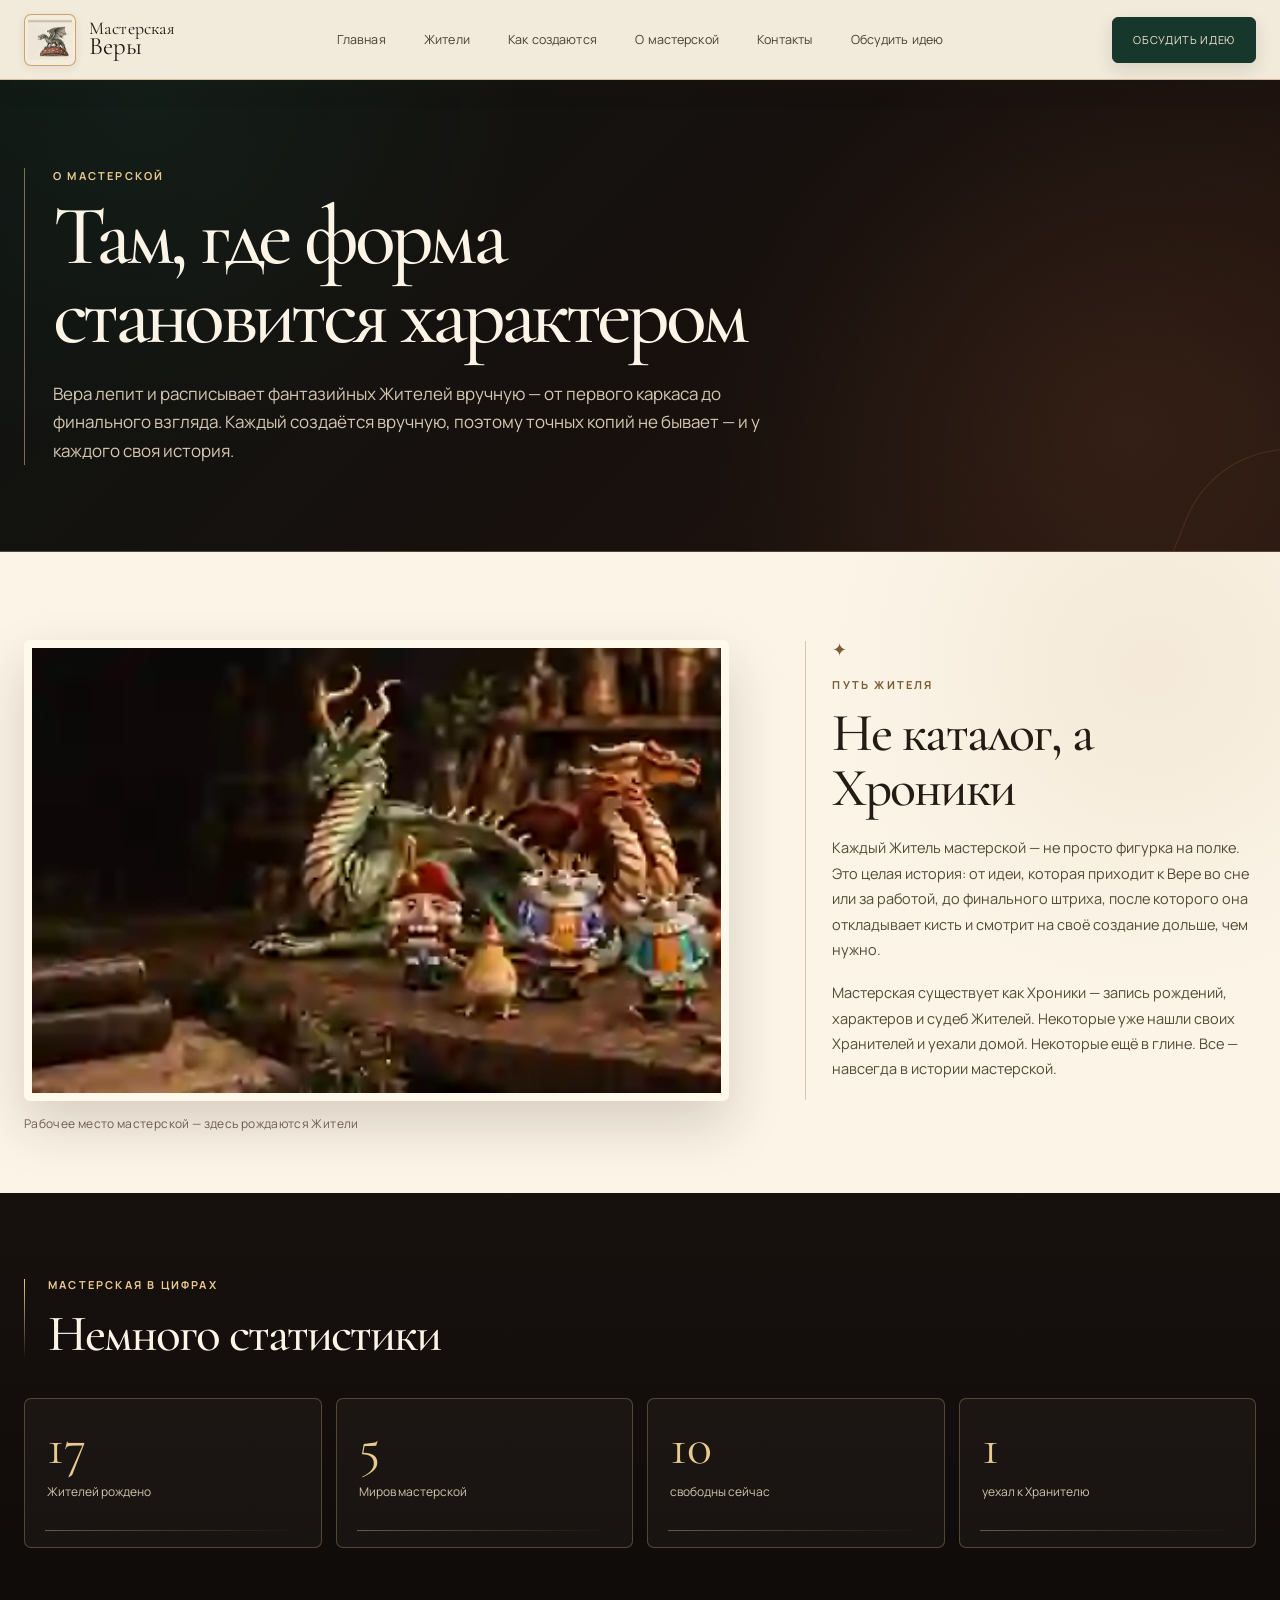
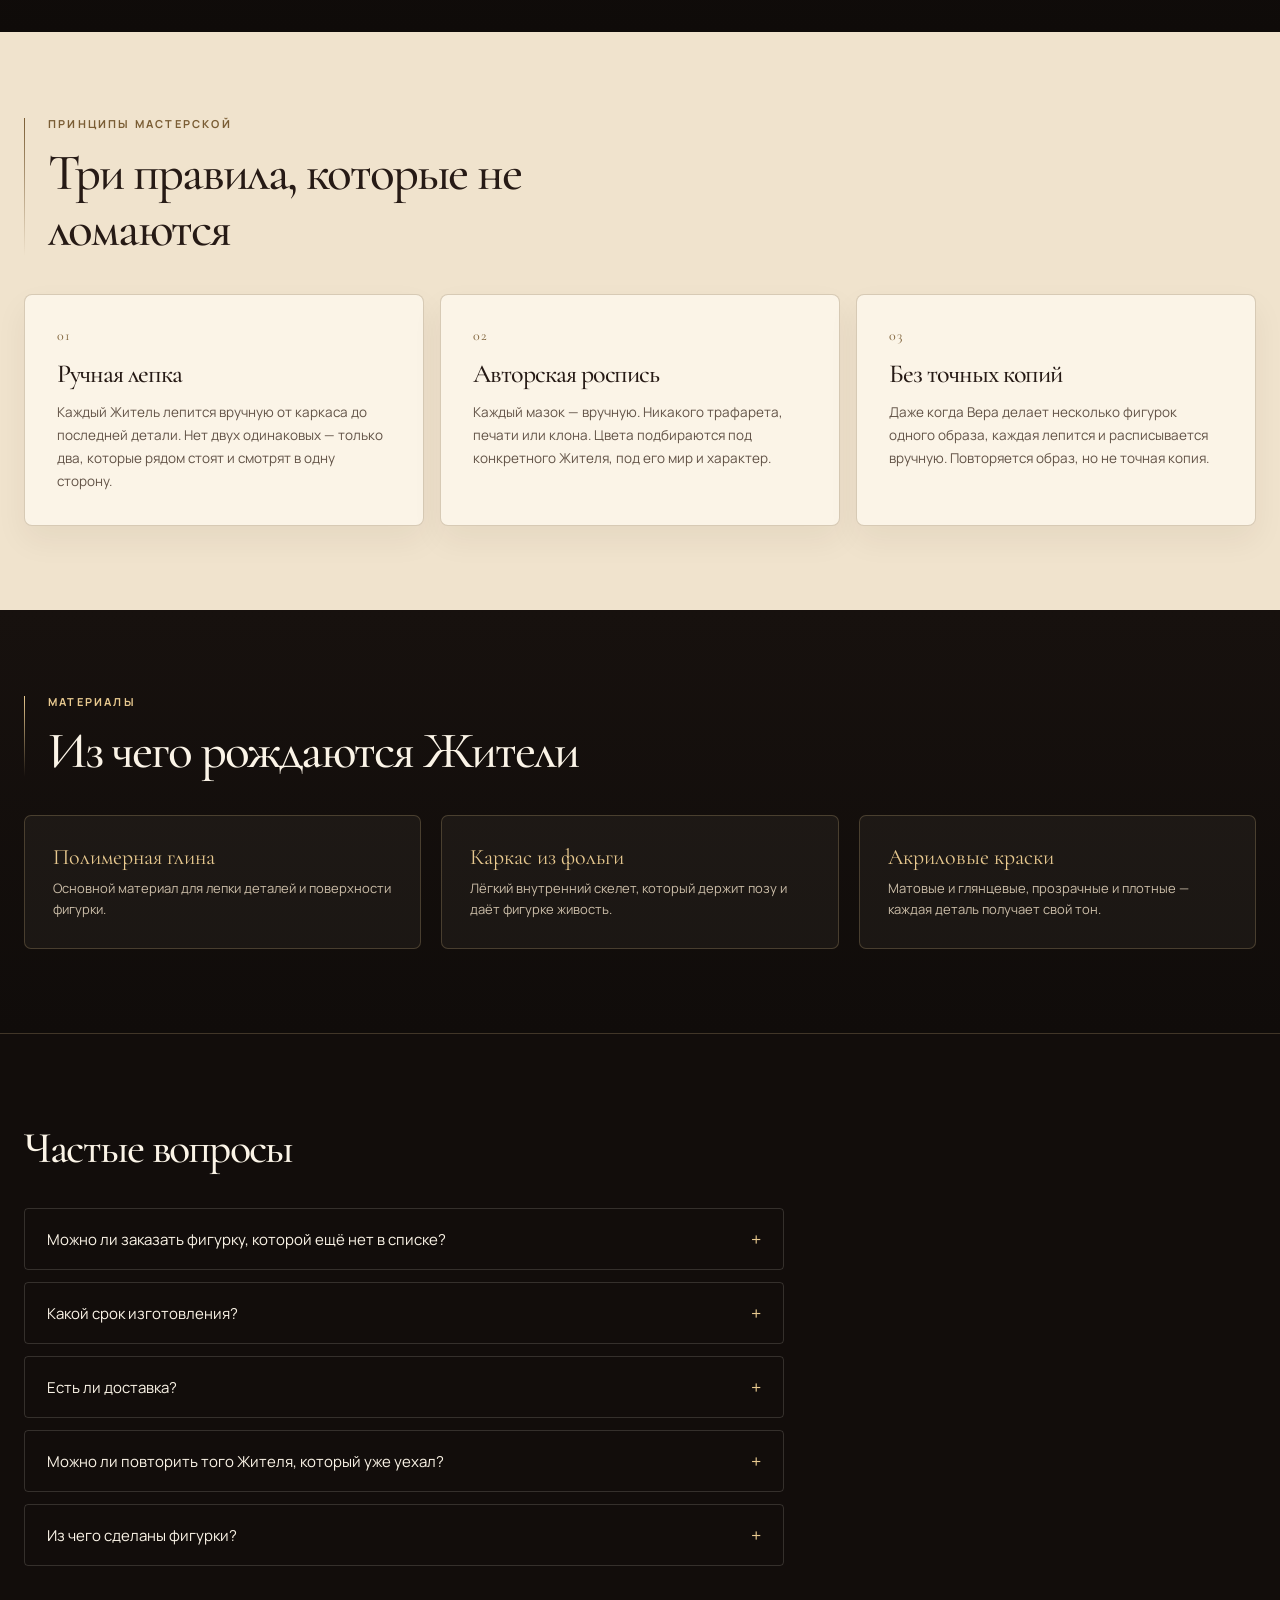
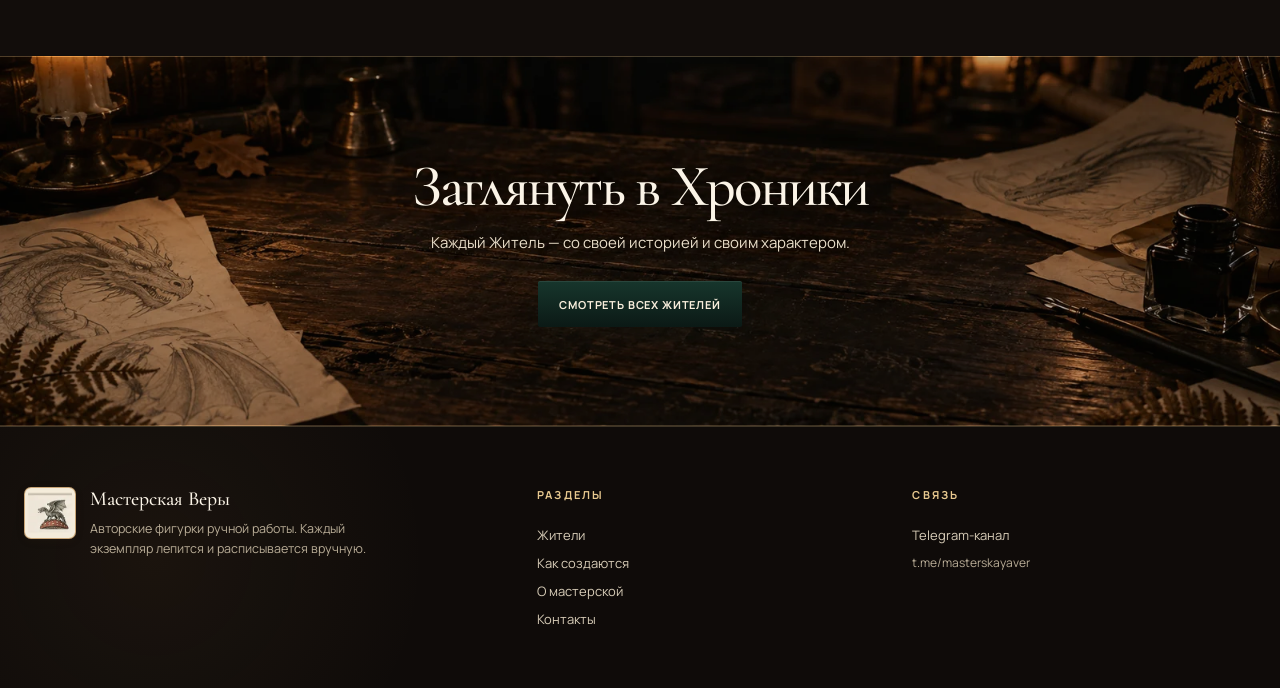
==== commit 023bec67: "feat(nav): route order CTA through create on about.html" ====
--- a/about.html
+++ b/about.html
@@ -41,7 +41,7 @@
     </nav>
 
     <div class="header-actions">
-      <a class="order-link" href="https://t.me/masterskayaver">Написать Вере</a>
+      <a class="order-link" href="create.html">Обсудить идею</a>
       <button class="menu-button" type="button" aria-label="Открыть меню" aria-expanded="false" aria-controls="mobile-menu" data-menu-button>
         <span></span><span></span>
       </button>
@@ -56,7 +56,7 @@
       <a href="about.html" aria-current="page">О мастерской</a>
       <a href="contact.html">Контакты</a>
     </nav>
-    <a class="button button-primary" href="https://t.me/masterskayaver">Написать Вере</a>
+    <a class="button button-primary" href="create.html">Обсудить идею</a>
   </div>
 
   <main id="top">
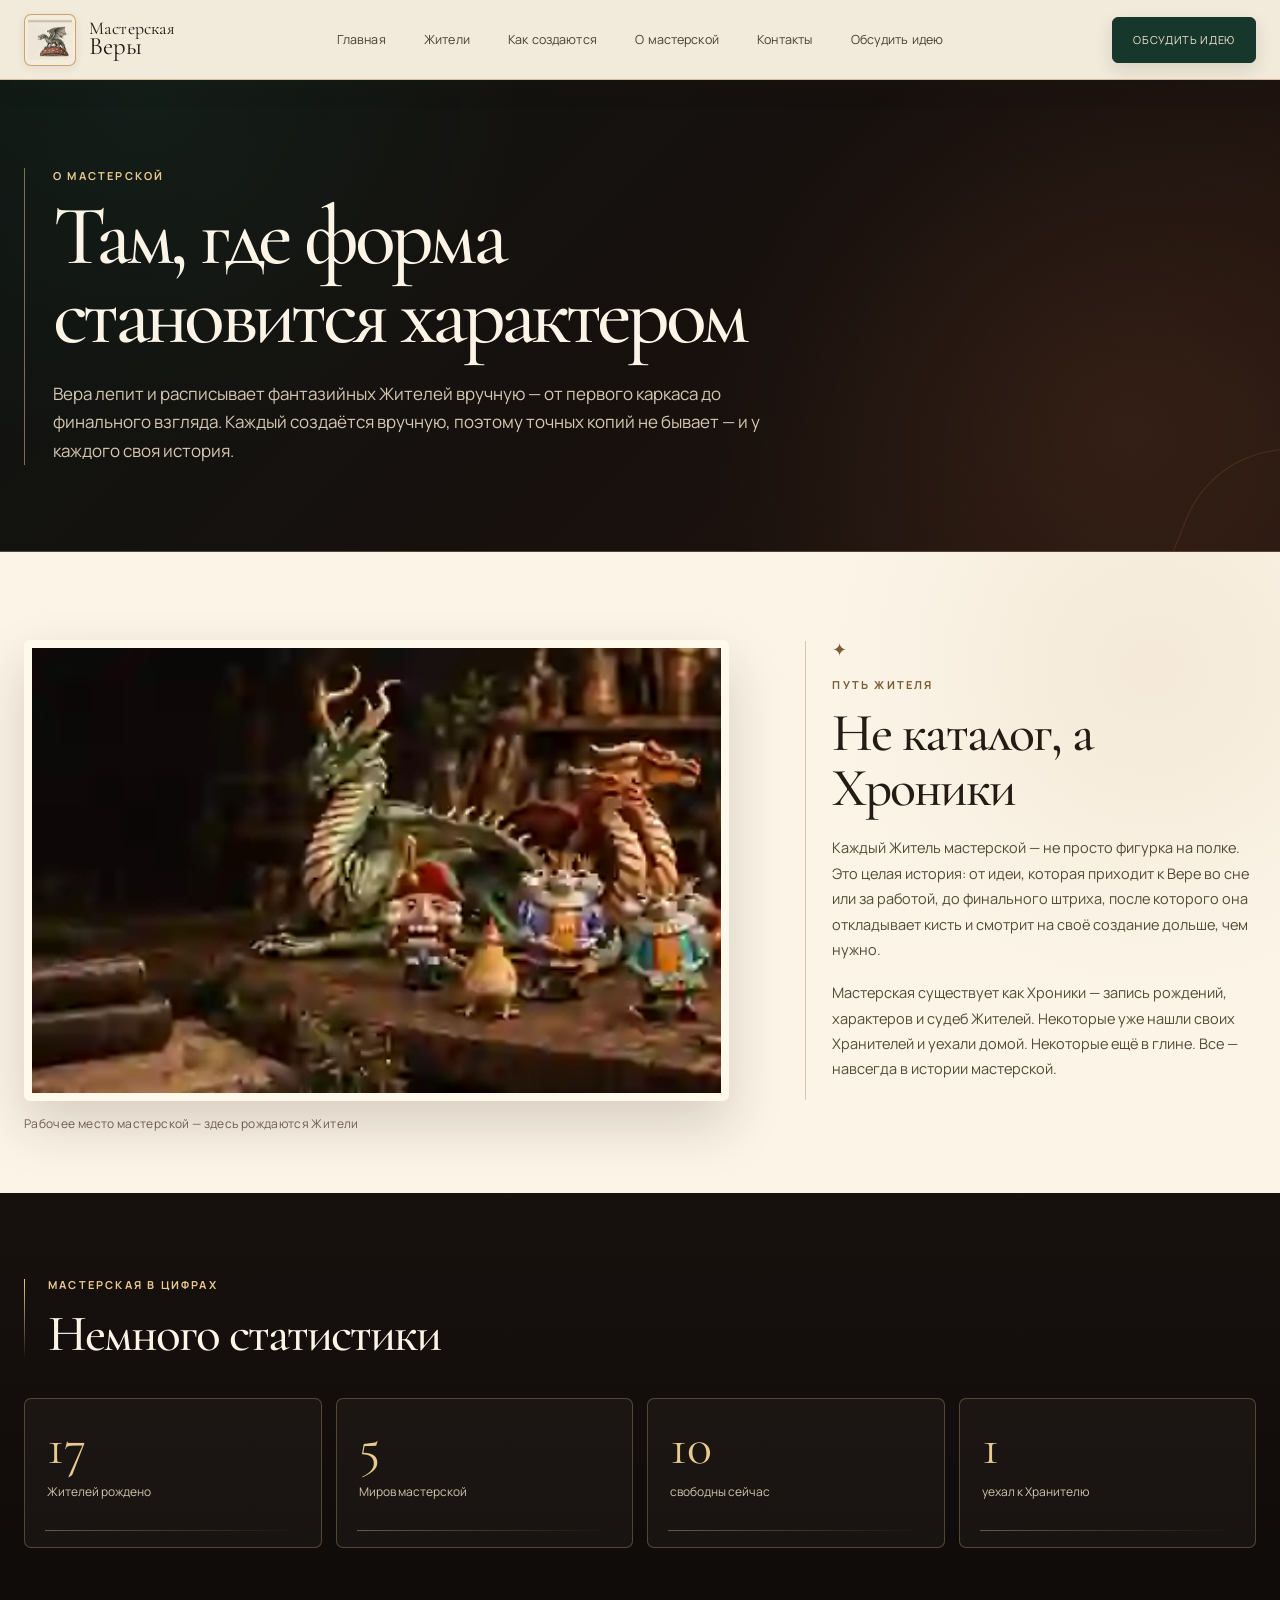
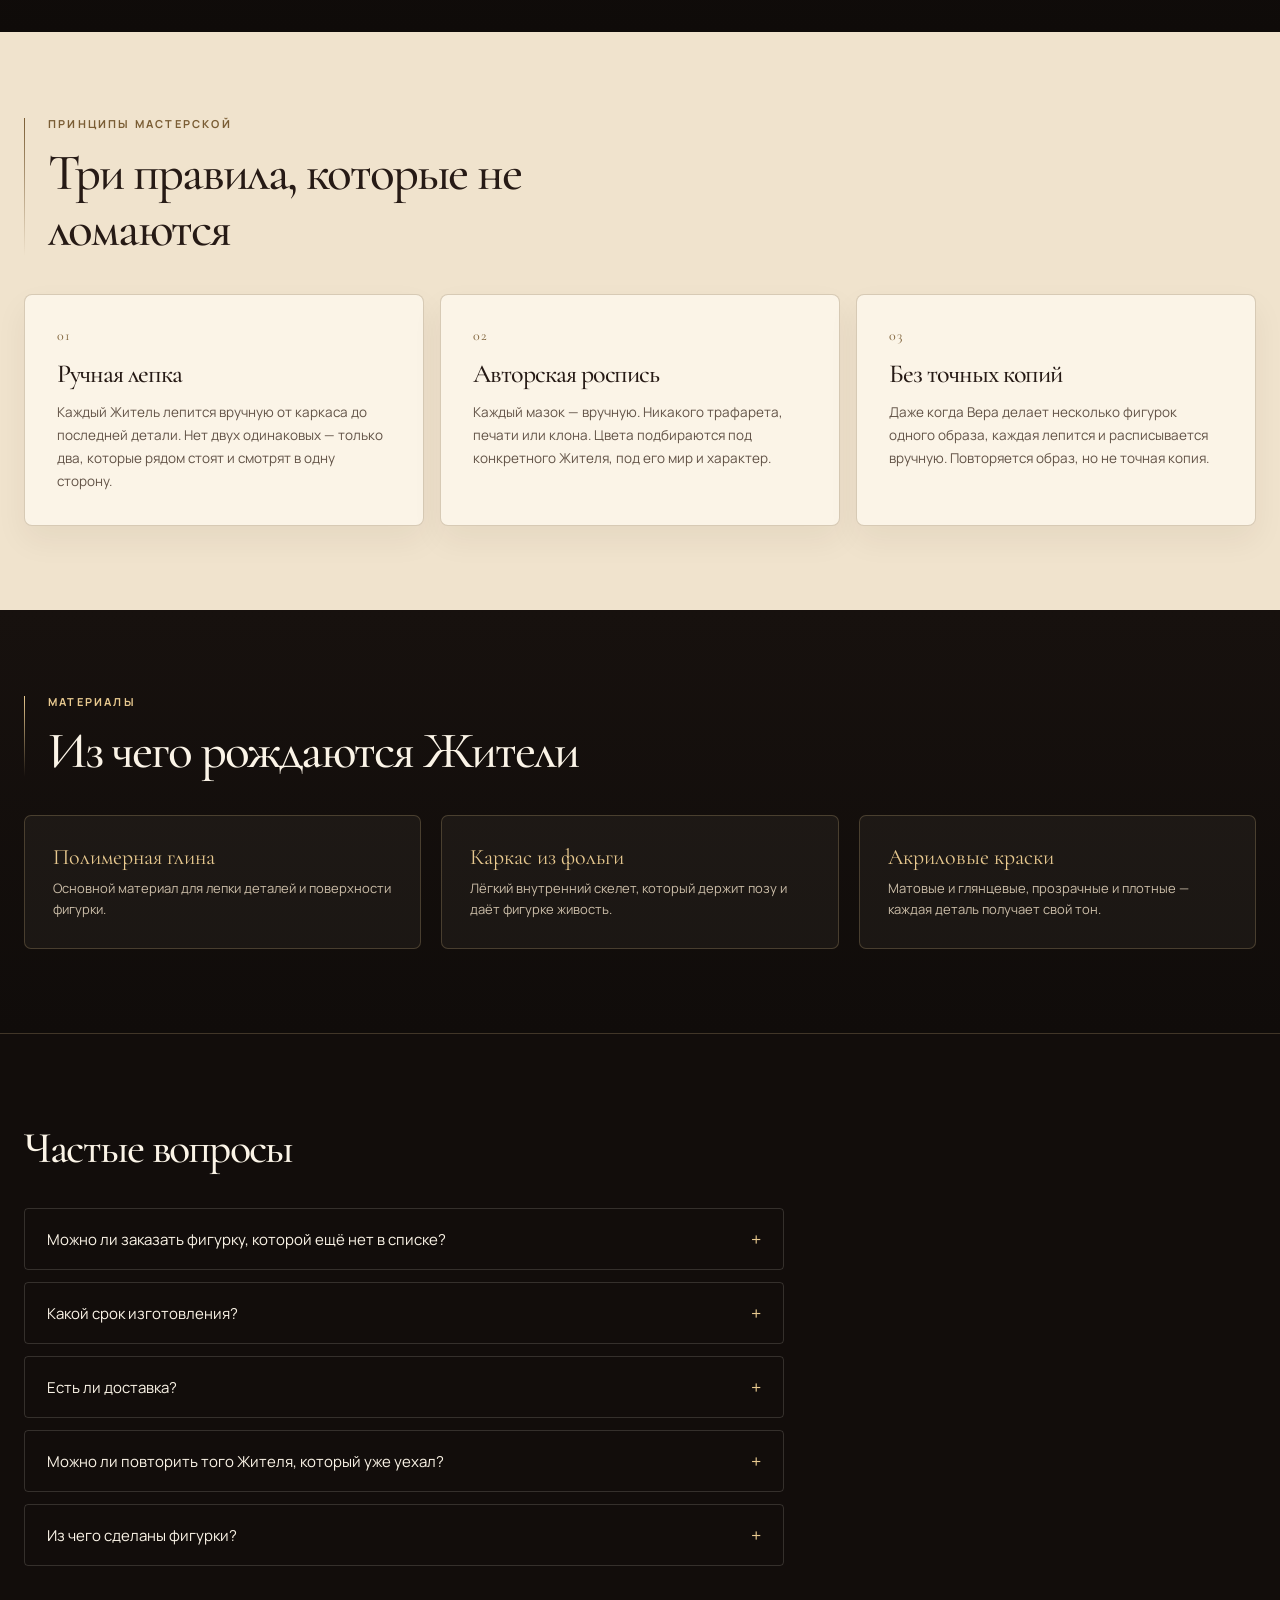
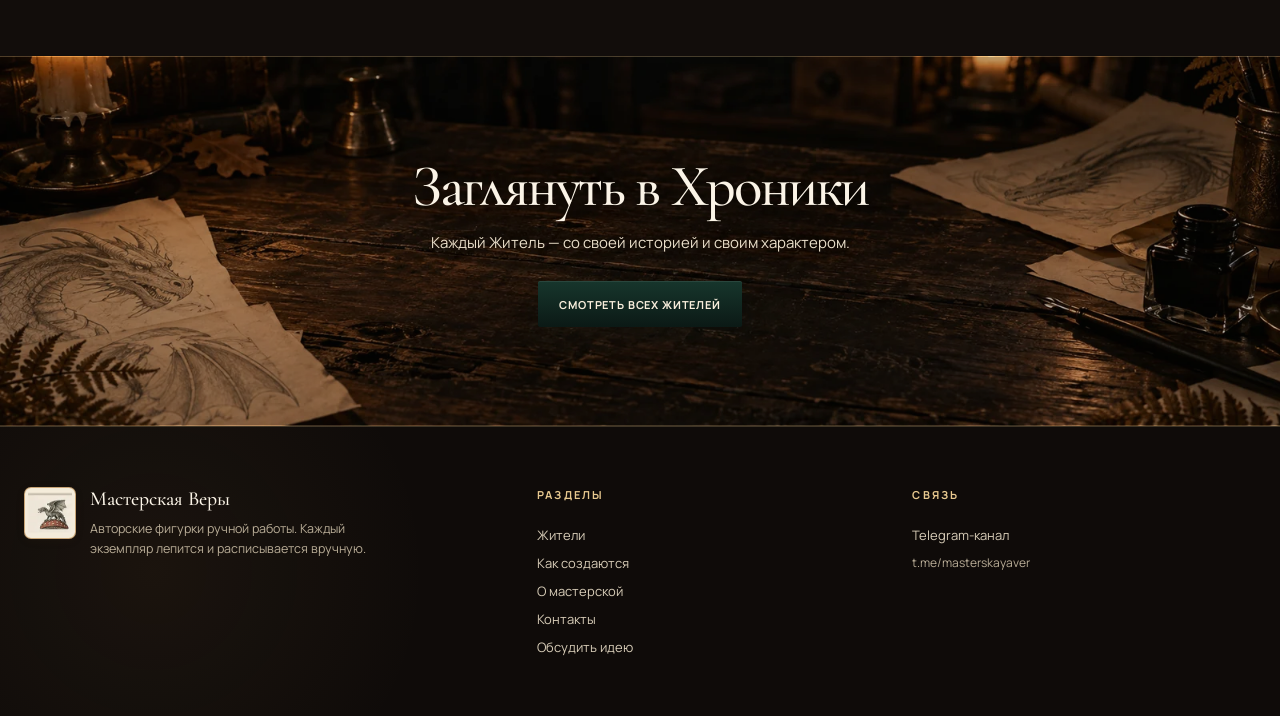
==== commit fb12449d: "fix(create): restore footer link on about.html" ====
--- a/about.html
+++ b/about.html
@@ -202,6 +202,7 @@
       <a href="process.html">Как создаются</a>
       <a href="about.html">О мастерской</a>
       <a href="contact.html">Контакты</a>
+      <a href="create.html">Обсудить идею</a>
     </nav>
     <div class="footer-contact">
       <p class="eyebrow">Связь</p>
--- a/styles.css
+++ b/styles.css
@@ -3939,3 +3939,27 @@
 @media (max-width:980px) {
   .world-cartouche { display:none; }
 }
+
+
+/* World atmosphere — confirmed effects */
+.world-atmosphere {
+  position:fixed;
+  z-index:18;
+  inset:var(--header-h) 0 0;
+  width:100%;
+  height:calc(100dvh - var(--header-h));
+  pointer-events:none;
+  opacity:.68;
+  mix-blend-mode:screen;
+}
+.world-atmosphere[data-effect="fireflies"] { opacity:.78; }
+.world-atmosphere[hidden] { display:none; }
+
+@media (max-width:620px) {
+  .world-atmosphere { opacity:.54; }
+  .world-atmosphere[data-effect="fireflies"] { opacity:.62; }
+}
+
+@media (prefers-reduced-motion:reduce) {
+  .world-atmosphere { display:none !important; }
+}
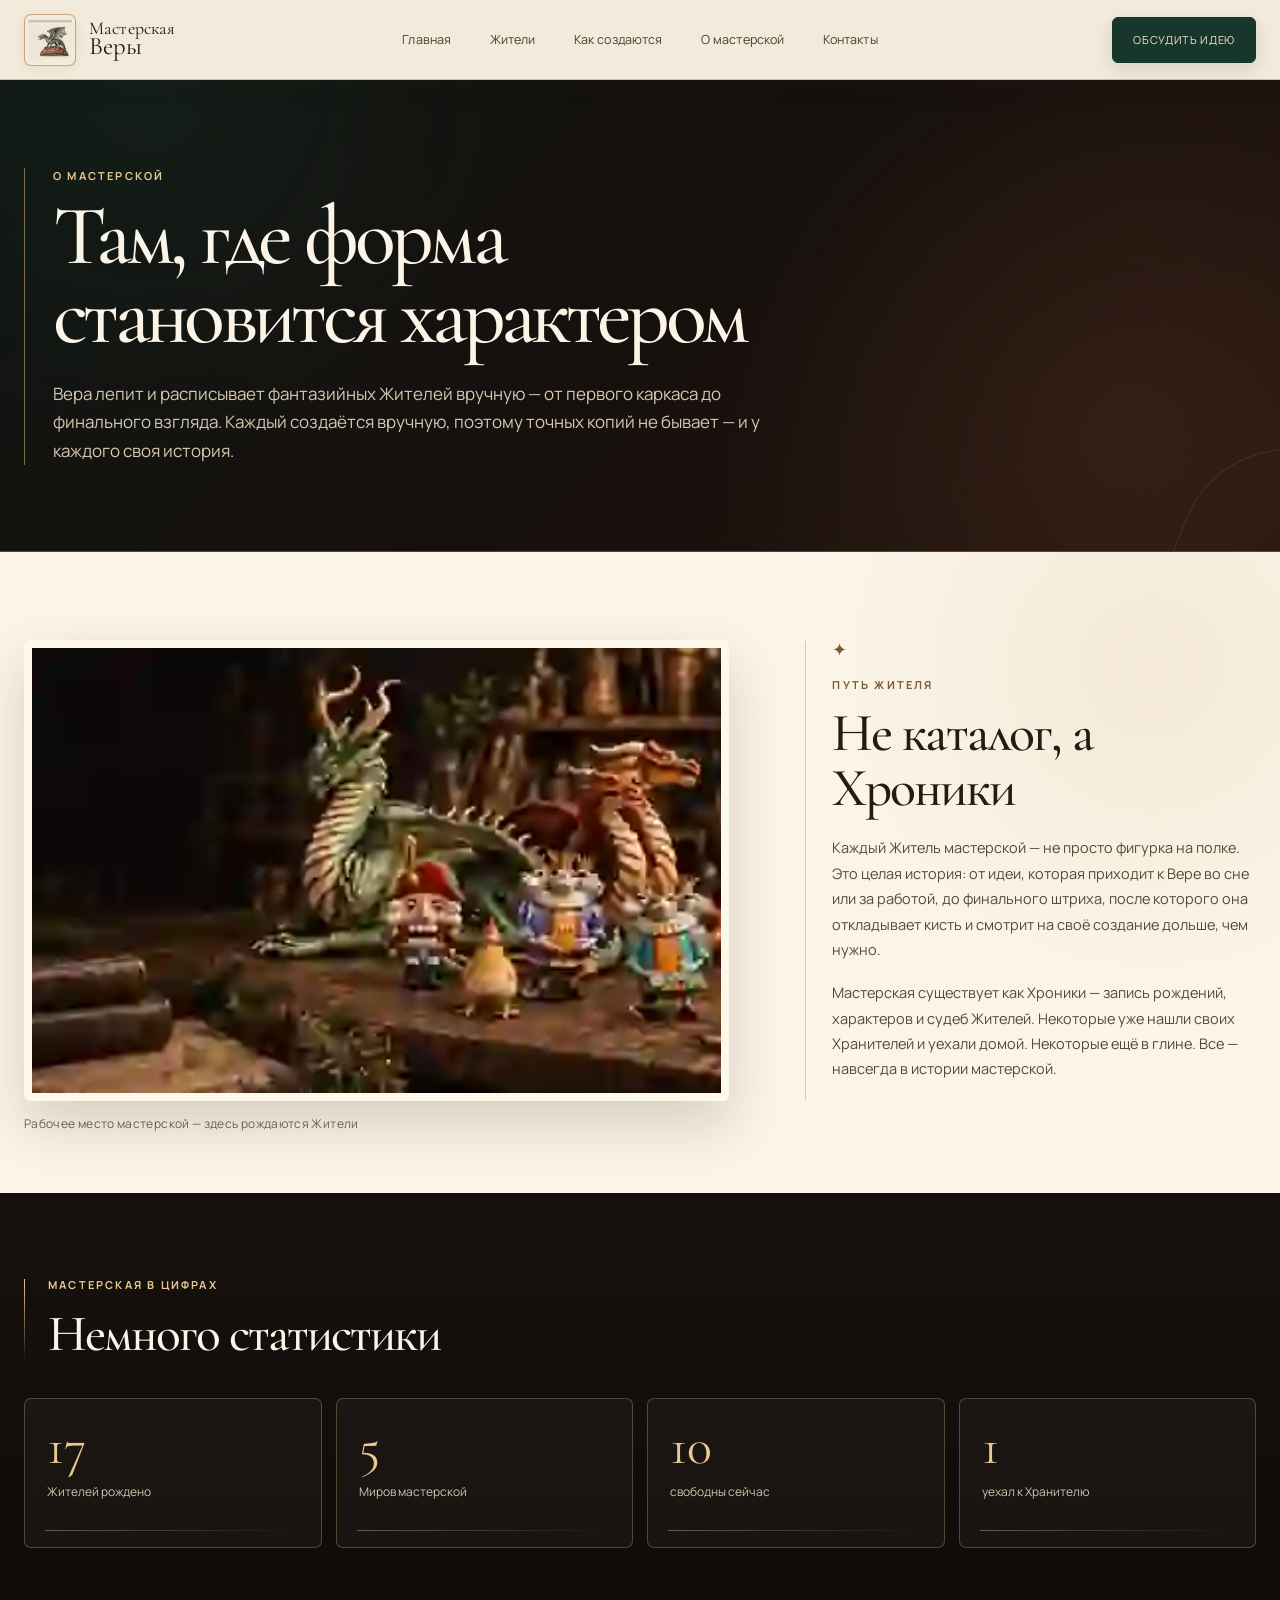
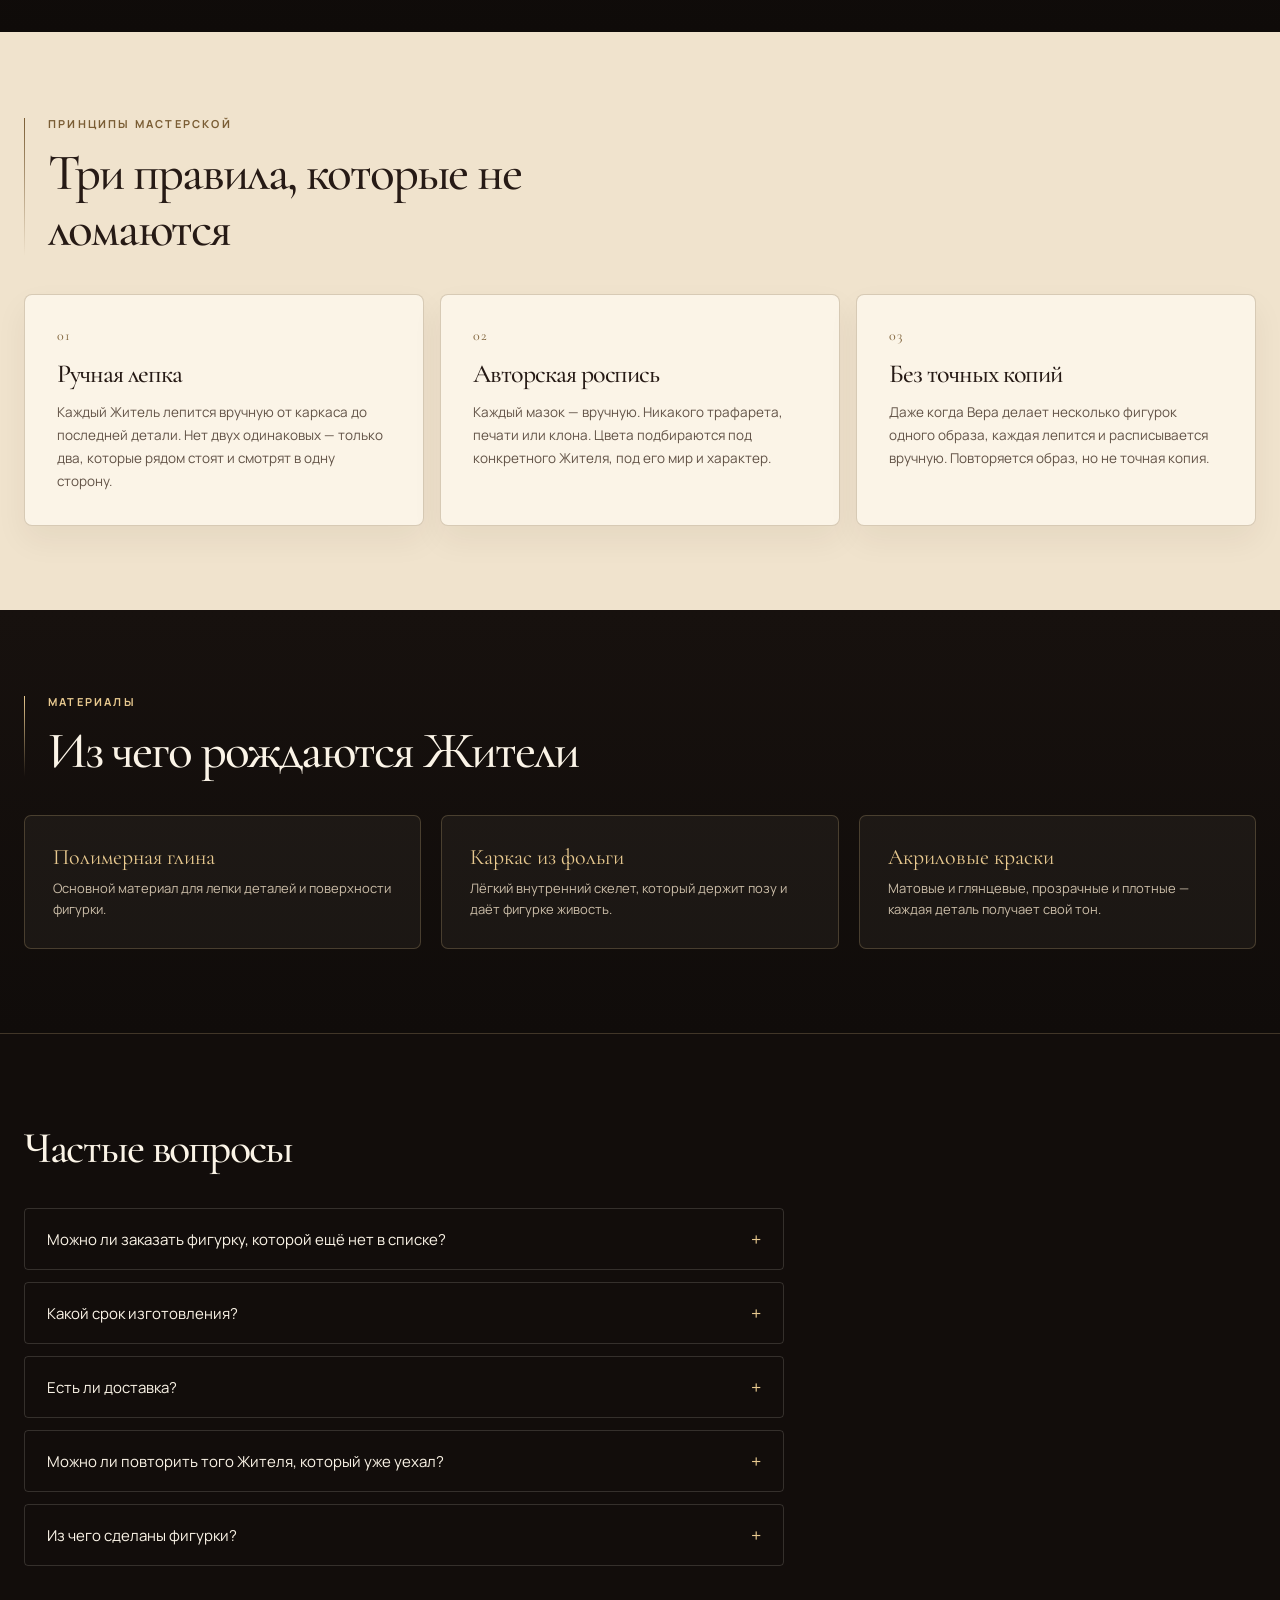
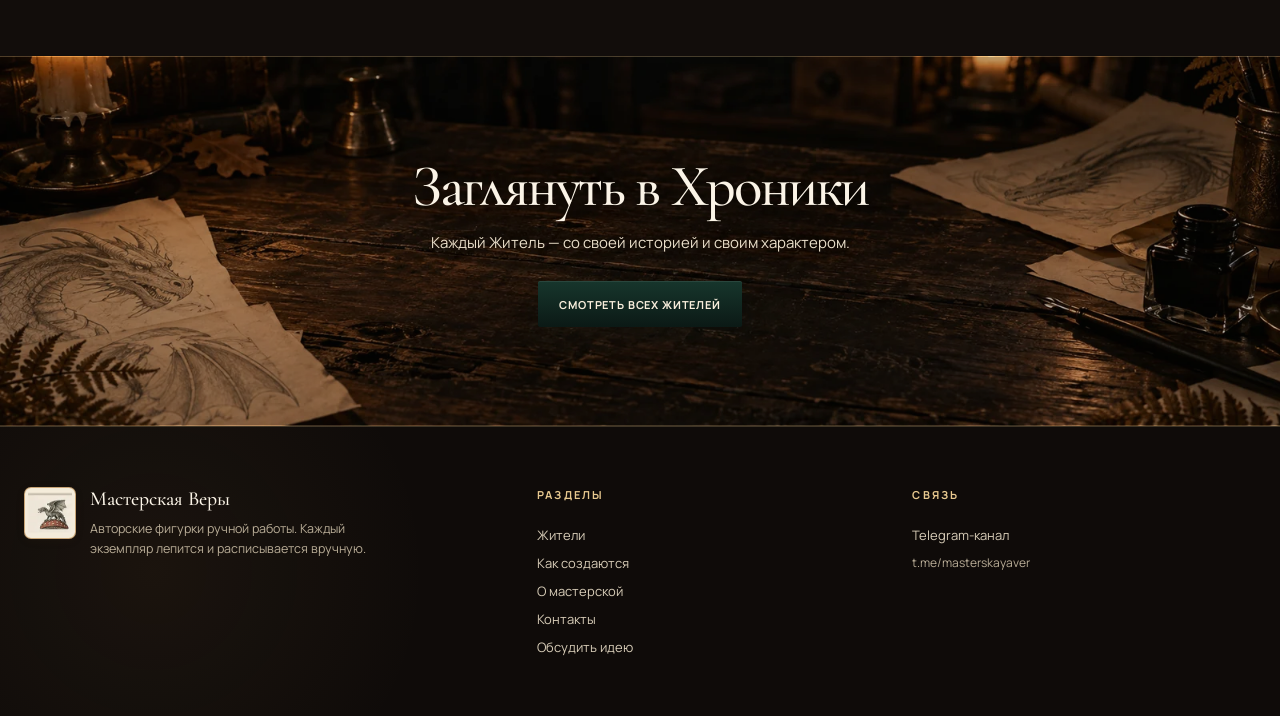
==== commit 3917563e: "fix(nav): unify sitewide order CTA" ====
--- a/about.html
+++ b/about.html
@@ -37,7 +37,6 @@
       <a href="process.html">Как создаются</a>
       <a href="about.html" aria-current="page">О мастерской</a>
       <a href="contact.html">Контакты</a>
-      <a href="create.html">Обсудить идею</a>
     </nav>
 
     <div class="header-actions">
--- a/styles.css
+++ b/styles.css
@@ -1,5 +1,3 @@
-@import url("https://fonts.googleapis.com/css2?family=Cormorant+Garamond:ital,wght@0,400;0,500;1,400;1,500&family=Manrope:wght@400;500;600;700&display=swap");
-
 :root {
   --night: #120d0b;
   --ink: #261a15;
@@ -1231,6 +1229,12 @@
 .contact-card-icon svg { width: 24px; height: 24px; fill: none; stroke: currentColor; stroke-width: 1.6; stroke-linecap: round; stroke-linejoin: round; }
 .contact-card--form h2 { margin: 0 0 10px; font: 400 26px/1.1 var(--serif); }
 .contact-card--form .contact-form-note { margin: 0 0 22px; color: #564a37; font-size: 13.5px; line-height: 1.65; }
+.contact-create-link {
+  display:inline-flex;
+  align-items:center;
+  min-height:44px;
+  margin-top:10px;
+}
 .contact-brief { list-style: none; margin: 0 0 24px; padding: 0; display: grid; gap: 10px; }
 .contact-brief li { display: grid; grid-template-columns: 34px 1fr; gap: 12px; align-items: start; padding: 14px; border: 1px solid var(--line); border-radius: 4px; background: rgba(246,239,223,.55); }
 .contact-brief li > span { padding-top: 2px; color: var(--gold-ink); font: 400 13px/1 var(--serif); letter-spacing: .06em; }
@@ -3963,3 +3967,354 @@
 @media (prefers-reduced-motion:reduce) {
   .world-atmosphere { display:none !important; }
 }
+
+
+/* Home archival handwritten accents */
+.about-teaser-shot--left::after,
+.about-teaser-shot--right::after {
+  position:absolute;
+  z-index:4;
+  bottom:10px;
+  max-width:calc(100% - 20px);
+  padding:5px 8px 6px;
+  border:1px solid rgba(122,93,52,.18);
+  border-radius:3px;
+  background:rgba(251,244,231,.90);
+  color:var(--gold-ink);
+  font:italic 16px/1 var(--serif);
+  letter-spacing:.01em;
+  box-shadow:0 4px 14px rgba(45,31,19,.10);
+  pointer-events:none;
+}
+.about-teaser-shot--left::after {
+  content:"Сначала идея";
+  left:10px;
+  transform:rotate(-4deg);
+}
+.about-teaser-shot--right::after {
+  content:"А потом жизнь";
+  right:10px;
+  transform:rotate(3deg);
+}
+
+.keepers + .keeper-cta::after {
+  content:"Хорошие истории начинаются здесь";
+  position:absolute;
+  z-index:1;
+  left:max(24px,calc((100vw - var(--content))/2));
+  top:24px;
+  max-width:170px;
+  color:rgba(232,201,143,.90);
+  font:italic 18px/1.05 var(--serif);
+  text-align:left;
+  transform:rotate(-5deg);
+  text-shadow:0 2px 12px rgba(0,0,0,.55);
+  pointer-events:none;
+}
+
+@media (max-width:620px) {
+  .about-teaser-shot--left::after,
+  .about-teaser-shot--right::after {
+    bottom:6px;
+    padding:4px 6px 5px;
+    font-size:12px;
+  }
+  .about-teaser-shot--left::after { left:6px; }
+  .about-teaser-shot--right::after { right:6px; }
+
+  .keepers + .keeper-cta::after {
+    left:18px;
+    top:14px;
+    max-width:128px;
+    font-size:14px;
+  }
+}
+
+
+/* Residents dual archive filters — world + status */
+.residents-filter-row {
+  display:grid;
+  grid-template-columns:1fr;
+  gap:14px;
+}
+.resident-filter-group {
+  display:grid;
+  grid-template-columns:72px minmax(0,1fr);
+  gap:14px;
+  align-items:center;
+  min-width:0;
+}
+.resident-filter-label {
+  margin:0;
+  color:var(--gold-ink);
+  font-size:10px;
+  font-weight:700;
+  letter-spacing:.18em;
+  text-transform:uppercase;
+}
+.resident-filter-group + .resident-filter-group {
+  padding-top:12px;
+  border-top:1px solid rgba(122,93,52,.14);
+}
+@media (max-width:620px) {
+  .residents-filter-row {
+    gap:12px;
+    margin-left:0;
+    margin-right:0;
+  }
+  .resident-filter-group {
+    grid-template-columns:1fr;
+    gap:7px;
+  }
+  .resident-filter-label {
+    padding-left:1px;
+    font-size:9px;
+  }
+  .resident-filter-group .filters {
+    margin:0 -18px;
+    padding:0 18px;
+  }
+}
+
+
+/* Chronicle confirmed studio gallery */
+.chronicle-gallery {
+  padding:78px max(24px,calc((100vw - var(--content))/2));
+  border-bottom:1px solid rgba(122,93,52,.20);
+  background:
+    radial-gradient(circle at 88% 12%,rgba(183,138,79,.10),transparent 25%),
+    var(--paper-light);
+  color:var(--ink);
+}
+.chronicle-gallery-shell {
+  display:grid;
+  grid-template-columns:minmax(260px,.72fr) minmax(0,1.28fr);
+  gap:clamp(36px,6vw,84px);
+  align-items:center;
+}
+.chronicle-gallery-head {
+  max-width:460px;
+  padding-left:22px;
+  border-left:1px solid rgba(122,93,52,.32);
+}
+.chronicle-gallery-head h2 {
+  margin:0 0 14px;
+  font:500 clamp(38px,4vw,56px)/1 var(--serif);
+  letter-spacing:-.045em;
+}
+.chronicle-gallery-head > p:last-child {
+  margin:0;
+  color:var(--muted);
+  font-size:13px;
+  line-height:1.65;
+}
+.chronicle-gallery-grid {
+  display:grid;
+  grid-template-columns:repeat(auto-fit,minmax(220px,1fr));
+  gap:14px;
+}
+.chronicle-gallery-item {
+  position:relative;
+  min-height:44px;
+  overflow:hidden;
+  padding:0;
+  border:1px solid rgba(122,93,52,.34);
+  border-radius:8px;
+  background:#fffaf0;
+  box-shadow:0 20px 46px rgba(52,34,21,.12);
+  cursor:zoom-in;
+}
+.chronicle-gallery-item img {
+  display:block;
+  width:100%;
+  height:auto;
+  aspect-ratio:1;
+  object-fit:cover;
+}
+.chronicle-gallery-item span {
+  position:absolute;
+  right:10px;
+  bottom:10px;
+  min-height:32px;
+  display:inline-flex;
+  align-items:center;
+  padding:0 10px;
+  border-radius:999px;
+  background:rgba(18,13,11,.82);
+  color:var(--cream);
+  font-size:10px;
+  font-weight:700;
+  letter-spacing:.06em;
+  text-transform:uppercase;
+}
+.chronicle-gallery-item:focus-visible {
+  outline:2px solid var(--gold-ink);
+  outline-offset:4px;
+}
+.chronicle-lightbox {
+  width:min(720px,calc(100vw - 32px));
+  max-width:none;
+  padding:14px;
+  border:1px solid rgba(232,201,143,.42);
+  border-radius:10px;
+  background:#100c0a;
+  box-shadow:0 34px 90px rgba(0,0,0,.58);
+}
+.chronicle-lightbox::backdrop {
+  background:rgba(5,4,3,.82);
+  backdrop-filter:blur(4px);
+}
+.chronicle-lightbox img {
+  display:block;
+  width:100%;
+  max-height:calc(100vh - 72px);
+  object-fit:contain;
+  border-radius:6px;
+  background:#f4eee3;
+}
+.chronicle-lightbox-close {
+  position:absolute;
+  z-index:2;
+  top:20px;
+  right:20px;
+  width:44px;
+  height:44px;
+  display:grid;
+  place-items:center;
+  border:1px solid rgba(232,201,143,.55);
+  border-radius:50%;
+  background:rgba(15,11,9,.88);
+  color:var(--cream);
+  font:28px/1 var(--serif);
+  cursor:pointer;
+}
+.chronicle-lightbox-close:focus-visible {
+  outline:2px solid var(--gold-light);
+  outline-offset:3px;
+}
+@media (max-width:620px) {
+  .chronicle-gallery {
+    padding:54px 18px 58px;
+  }
+  .chronicle-gallery-shell {
+    grid-template-columns:1fr;
+    gap:24px;
+  }
+  .chronicle-gallery-head {
+    padding-left:16px;
+  }
+  .chronicle-gallery-head h2 {
+    font-size:clamp(36px,11vw,46px);
+  }
+  .chronicle-gallery-grid {
+    grid-template-columns:1fr;
+  }
+  .chronicle-lightbox {
+    width:calc(100vw - 20px);
+    padding:8px;
+  }
+  .chronicle-lightbox-close {
+    top:14px;
+    right:14px;
+  }
+}
+
+
+/* Contact restored message form */
+.contact-card--form .eyebrow {
+  position:relative;
+  z-index:1;
+  margin-bottom:12px;
+  color:var(--gold-ink);
+}
+.contact-message-form {
+  position:relative;
+  z-index:1;
+  display:grid;
+  gap:16px;
+  margin-top:22px;
+}
+.contact-field {
+  display:grid;
+  gap:8px;
+}
+.contact-field > span {
+  color:var(--gold-ink);
+  font-size:10px;
+  font-weight:700;
+  letter-spacing:.17em;
+  text-transform:uppercase;
+}
+.contact-field input,
+.contact-field textarea {
+  width:100%;
+  min-width:0;
+  border:1px solid rgba(122,93,52,.30);
+  border-radius:7px;
+  background:rgba(255,251,242,.72);
+  color:var(--ink);
+  font:500 14px/1.45 var(--body);
+  outline:none;
+  transition:border-color .18s ease,box-shadow .18s ease,background .18s ease;
+}
+.contact-field input {
+  min-height:52px;
+  padding:0 15px;
+}
+.contact-field textarea {
+  min-height:128px;
+  padding:14px 15px;
+  resize:vertical;
+}
+.contact-field input::placeholder,
+.contact-field textarea::placeholder {
+  color:#a09182;
+  opacity:1;
+}
+.contact-field input:focus,
+.contact-field textarea:focus {
+  border-color:var(--gold-ink);
+  background:#fffaf0;
+  box-shadow:0 0 0 3px rgba(122,93,52,.10);
+}
+.contact-message-form .button {
+  width:100%;
+  min-height:48px;
+  margin-top:2px;
+}
+.contact-form-status {
+  min-height:20px;
+  margin:0;
+  color:#625347;
+  font-size:11.5px;
+  line-height:1.5;
+}
+.contact-create-link {
+  margin-top:12px;
+}
+@media (max-width:620px) {
+  .contact-message-form { gap:14px; margin-top:18px; }
+  .contact-field input { min-height:50px; }
+  .contact-field textarea { min-height:118px; }
+}
+
+
+/* Home hero mobile — remove inherited desktop minimum */
+@media (max-width:620px) {
+  .hero-showcase {
+    min-height:0;
+  }
+}
+
+
+/* Home hero desktop — restore two-line headline composition */
+@media (min-width:981px) {
+  .hero-shell {
+    grid-template-columns:minmax(500px,.95fr) minmax(0,1.35fr);
+    gap:clamp(40px,4.6vw,70px);
+  }
+  .hero h1 {
+    max-width:none;
+    font-size:clamp(60px,5.2vw,76px);
+  }
+}
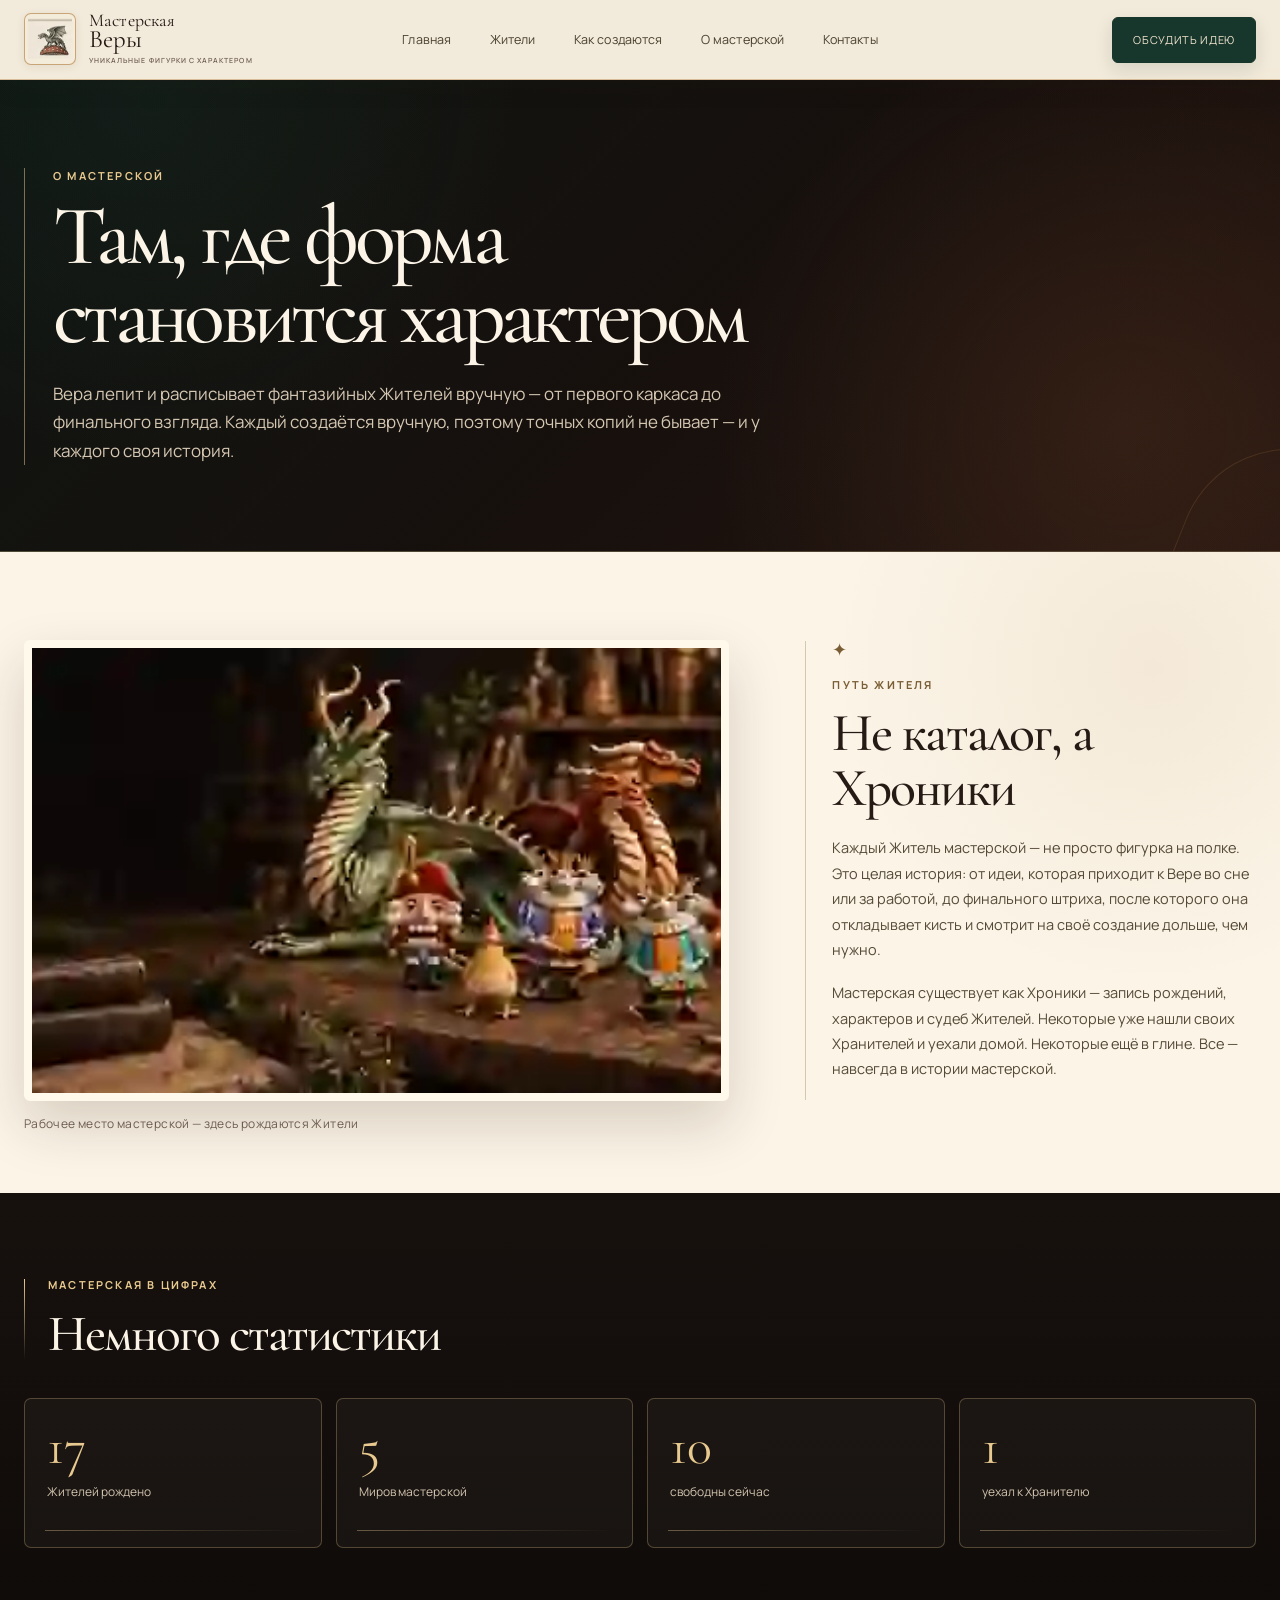
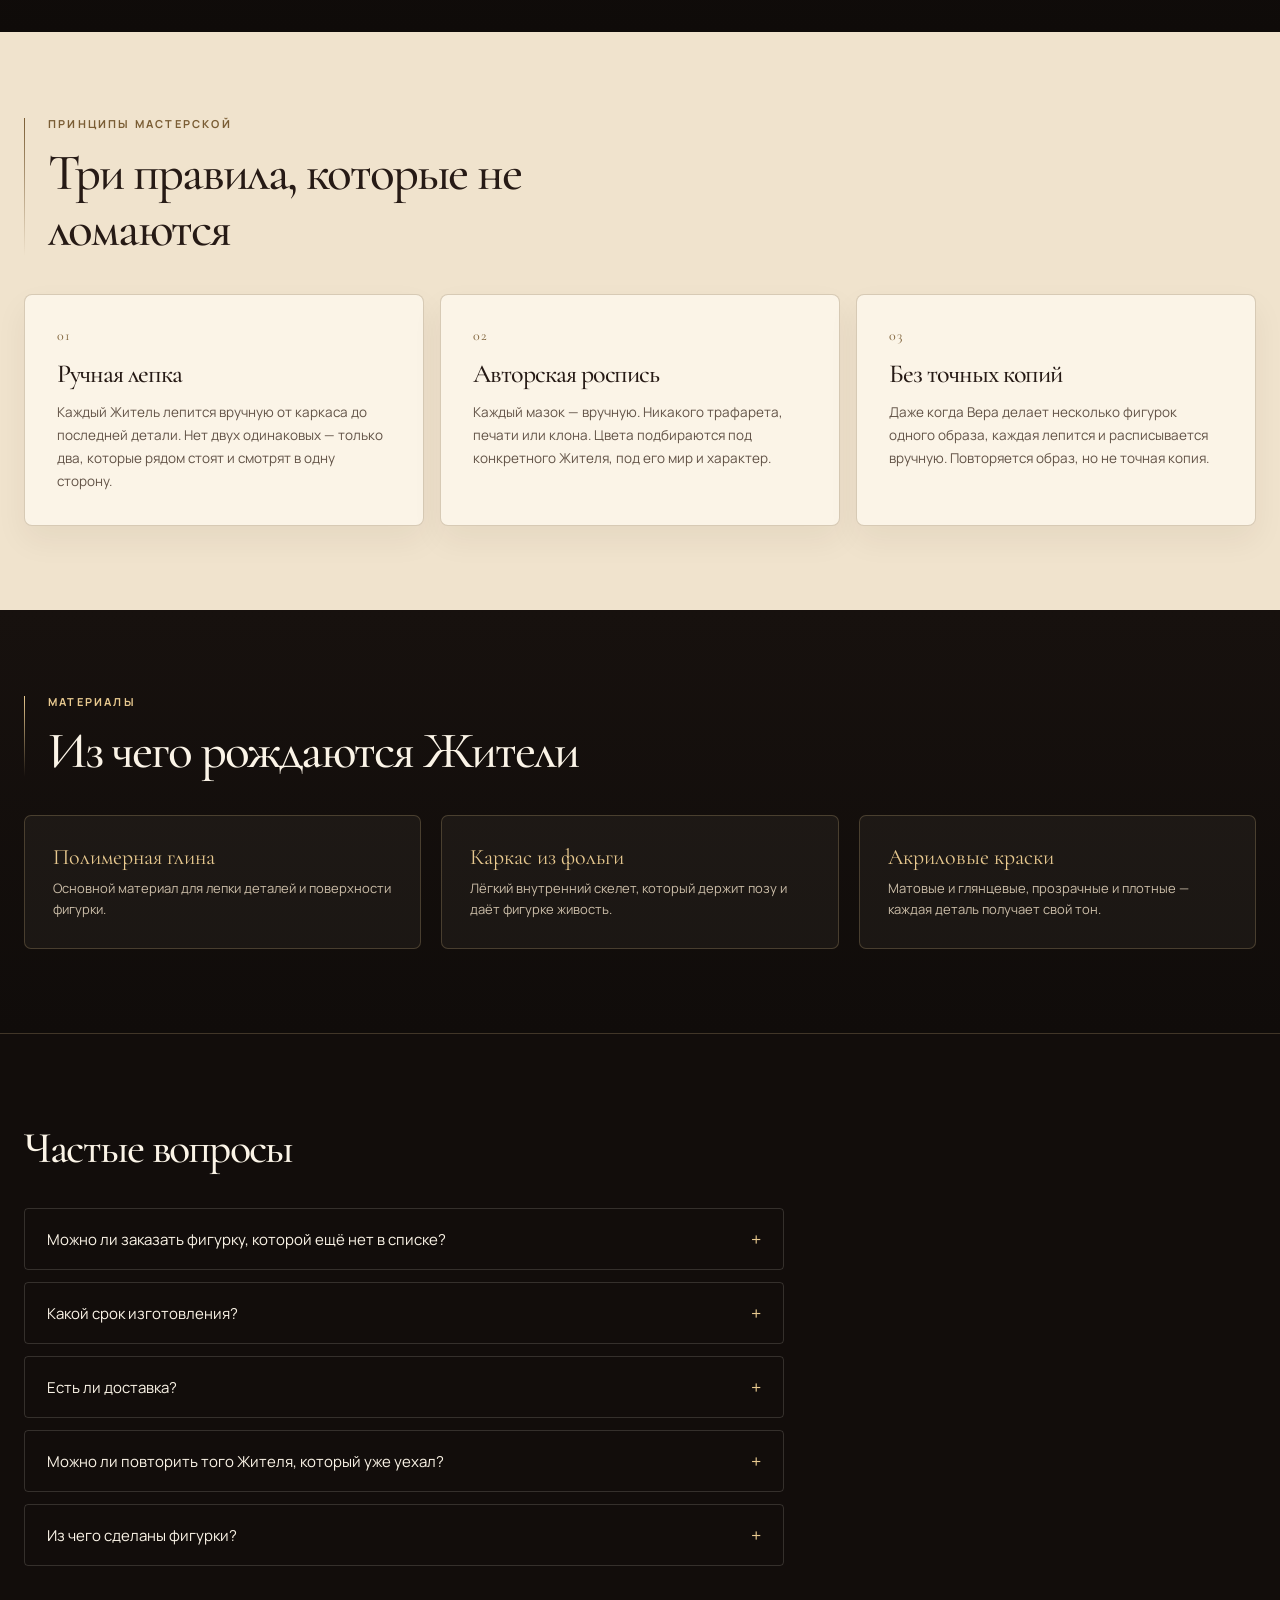
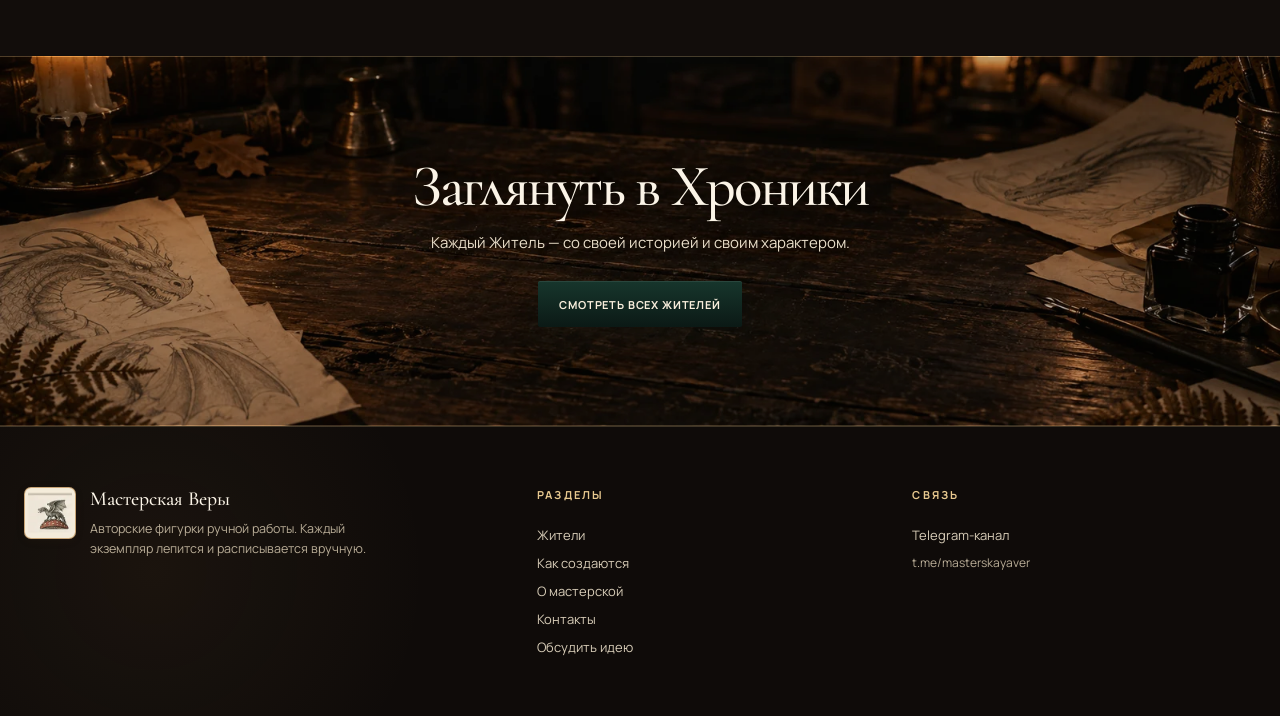
==== commit df0b3cb7: "feat(chronicle): restore archive story chapters" ====
--- a/about.html
+++ b/about.html
@@ -165,7 +165,7 @@
           <summary>Какой срок изготовления?<span>+</span></summary>
           <p>Срок зависит от размера, сложности и текущей загрузки мастерской. Вера подскажет ориентир по конкретной работе в переписке.</p>
         </details>
-        <details class="faq-item">
+        <details class="faq-item" id="faq-delivery">
           <summary>Есть ли доставка?<span>+</span></summary>
           <p>Да, доставка по России. Каждый Житель упаковывается вручную: крепкая коробка, надёжная обёртка, лента. Стоимость и сроки уточняются в переписке.</p>
         </details>
--- a/styles.css
+++ b/styles.css
@@ -344,6 +344,14 @@
   letter-spacing:-.02em;
 }
 .keeper-summary p { margin:0; color:var(--ink); font:500 18px/1.1 var(--serif); }
+.keeper-blurb {
+  display:block;
+  max-width:210px;
+  margin:0 0 9px;
+  color:var(--muted);
+  font-size:11px;
+  line-height:1.42;
+}
 .keeper-arrow {
   display:grid;
   place-items:center;
@@ -4110,8 +4118,8 @@
 }
 .chronicle-gallery-grid {
   display:grid;
-  grid-template-columns:repeat(auto-fit,minmax(220px,1fr));
-  gap:14px;
+  grid-template-columns:repeat(4,minmax(0,1fr));
+  gap:10px;
 }
 .chronicle-gallery-item {
   position:relative;
@@ -4131,20 +4139,30 @@
   aspect-ratio:1;
   object-fit:cover;
 }
-.chronicle-gallery-item span {
+.chronicle-gallery-sprite {
+  display:block;
+  width:100%;
+  aspect-ratio:1;
+  background-image:var(--gallery-sprite);
+  background-size:400% 200%;
+  background-position:var(--gallery-position);
+  background-repeat:no-repeat;
+  background-color:#f4eee3;
+}
+.chronicle-gallery-open-label {
   position:absolute;
-  right:10px;
-  bottom:10px;
-  min-height:32px;
+  right:8px;
+  bottom:8px;
+  min-height:28px;
   display:inline-flex;
   align-items:center;
-  padding:0 10px;
+  padding:0 8px;
   border-radius:999px;
   background:rgba(18,13,11,.82);
   color:var(--cream);
-  font-size:10px;
+  font-size:8px;
   font-weight:700;
-  letter-spacing:.06em;
+  letter-spacing:.05em;
   text-transform:uppercase;
 }
 .chronicle-gallery-item:focus-visible {
@@ -4164,13 +4182,15 @@
   background:rgba(5,4,3,.82);
   backdrop-filter:blur(4px);
 }
-.chronicle-lightbox img {
+.chronicle-lightbox-image {
   display:block;
   width:100%;
-  max-height:calc(100vh - 72px);
-  object-fit:contain;
+  max-width:680px;
+  aspect-ratio:1;
+  margin:0 auto;
   border-radius:6px;
-  background:#f4eee3;
+  background-color:#f4eee3;
+  background-position:center;
 }
 .chronicle-lightbox-close {
   position:absolute;
@@ -4192,6 +4212,10 @@
   outline:2px solid var(--gold-light);
   outline-offset:3px;
 }
+@media (max-width:980px) and (min-width:621px) {
+  .chronicle-gallery-grid { grid-template-columns:repeat(3,minmax(0,1fr)); }
+}
+
 @media (max-width:620px) {
   .chronicle-gallery {
     padding:54px 18px 58px;
@@ -4207,8 +4231,10 @@
     font-size:clamp(36px,11vw,46px);
   }
   .chronicle-gallery-grid {
-    grid-template-columns:1fr;
-  }
+    grid-template-columns:repeat(2,minmax(0,1fr));
+    gap:8px;
+  }
+  .chronicle-gallery-open-label { display:none; }
   .chronicle-lightbox {
     width:calc(100vw - 20px);
     padding:8px;
@@ -4301,6 +4327,7 @@
 
 /* Home hero mobile — remove inherited desktop minimum */
 @media (max-width:620px) {
+  .keeper-blurb { display:none; }
   .hero-showcase {
     min-height:0;
   }
@@ -4318,3 +4345,123 @@
     font-size:clamp(60px,5.2vw,76px);
   }
 }
+
+
+/* Archive brand lockup — desktop tagline */
+@media (min-width:1180px) {
+  .brand-copy::after {
+    content:"Уникальные фигурки с характером";
+    display:block;
+    margin-top:7px;
+    color:var(--muted);
+    font-family:var(--sans);
+    font-size:7px;
+    font-weight:600;
+    line-height:1.2;
+    letter-spacing:.15em;
+    text-transform:uppercase;
+    white-space:nowrap;
+  }
+}
+
+
+/* Chronicle archive chapters — restored from Vera's old mobile screen */
+.chronicle-archive-chapters {
+  padding:72px max(24px,calc((100vw - var(--content))/2)) 78px;
+  border-bottom:1px solid rgba(232,201,143,.22);
+  background:rgba(11,8,7,.91);
+  color:var(--cream);
+}
+.chronicle-archive-chapters-grid {
+  display:grid;
+  grid-template-columns:repeat(2,minmax(0,1fr));
+  gap:18px;
+  max-width:var(--content);
+  margin:0 auto;
+}
+.chronicle-archive-card {
+  position:relative;
+  min-height:300px;
+  padding:30px 30px 34px;
+  border:1px solid rgba(232,201,143,.30);
+  border-radius:18px;
+  background:rgba(33,20,15,.62);
+  box-shadow:0 22px 46px rgba(0,0,0,.16);
+}
+.chronicle-archive-card::after {
+  content:"";
+  position:absolute;
+  left:30px;
+  bottom:26px;
+  width:108px;
+  height:1px;
+  background:var(--gold-light);
+  opacity:.76;
+}
+.chronicle-archive-card .eyebrow {
+  margin-bottom:16px;
+  color:var(--gold-light);
+}
+.chronicle-archive-card h2 {
+  max-width:620px;
+  margin:0 0 16px;
+  color:#fff3df;
+  font:500 clamp(28px,3vw,42px)/1.05 var(--serif);
+  letter-spacing:-.035em;
+}
+.chronicle-archive-card p:not(.eyebrow) {
+  max-width:650px;
+  margin:0 0 56px;
+  color:#d1c0a9;
+  font-size:14px;
+  line-height:1.68;
+}
+.chronicle-archive-link {
+  position:absolute;
+  left:30px;
+  bottom:42px;
+  display:inline-flex;
+  min-height:44px;
+  align-items:center;
+  gap:8px;
+  color:var(--gold-light);
+  font-size:13px;
+  font-weight:700;
+}
+.chronicle-archive-memory {
+  max-width:900px;
+  margin:28px auto 0;
+  color:#b7a58d;
+  font-size:13px;
+  line-height:1.65;
+}
+@media (max-width:760px) {
+  .chronicle-archive-chapters {
+    padding:48px 18px 54px;
+  }
+  .chronicle-archive-chapters-grid {
+    grid-template-columns:1fr;
+    gap:14px;
+  }
+  .chronicle-archive-card {
+    min-height:270px;
+    padding:24px 22px 28px;
+    border-radius:14px;
+  }
+  .chronicle-archive-card h2 {
+    font-size:clamp(28px,9vw,38px);
+  }
+  .chronicle-archive-card p:not(.eyebrow) {
+    margin-bottom:54px;
+    font-size:13px;
+  }
+  .chronicle-archive-link {
+    left:22px;
+    bottom:34px;
+  }
+  .chronicle-archive-card::after {
+    left:22px;
+    bottom:24px;
+    width:96px;
+  }
+}
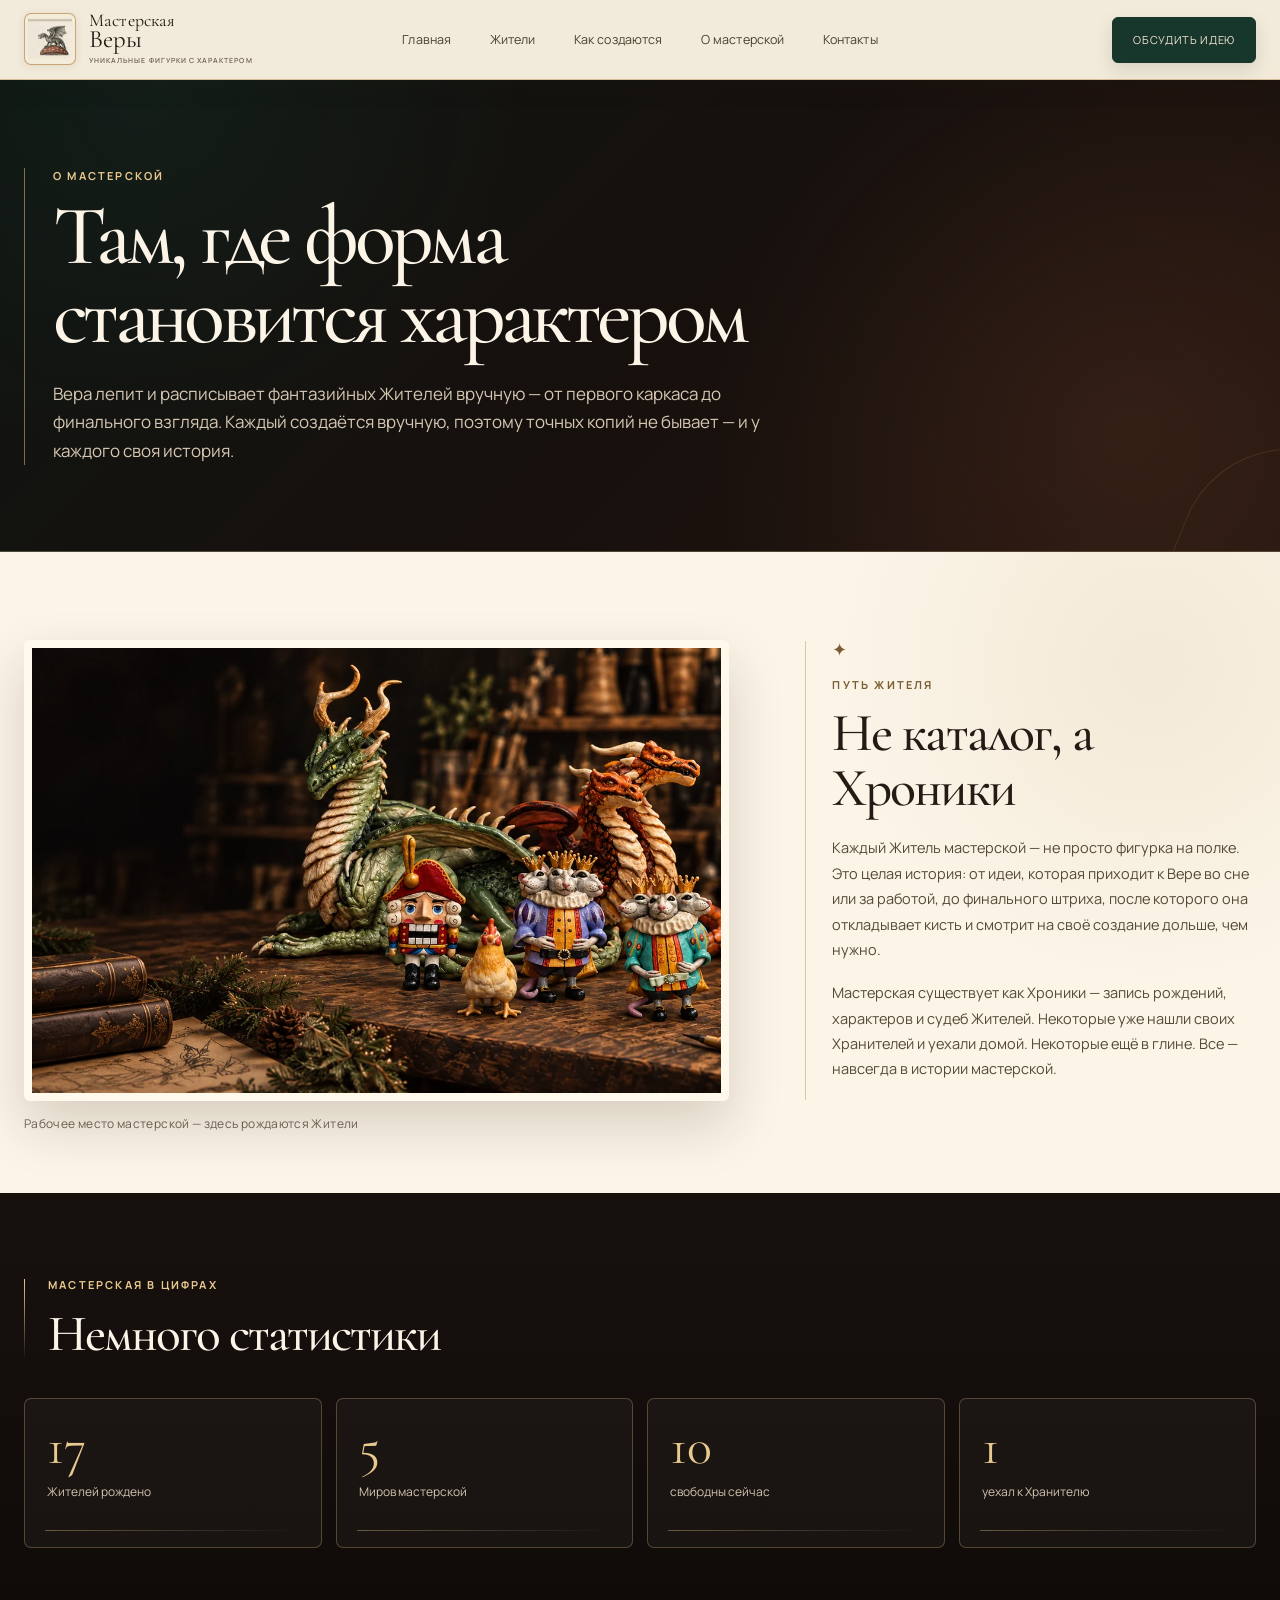
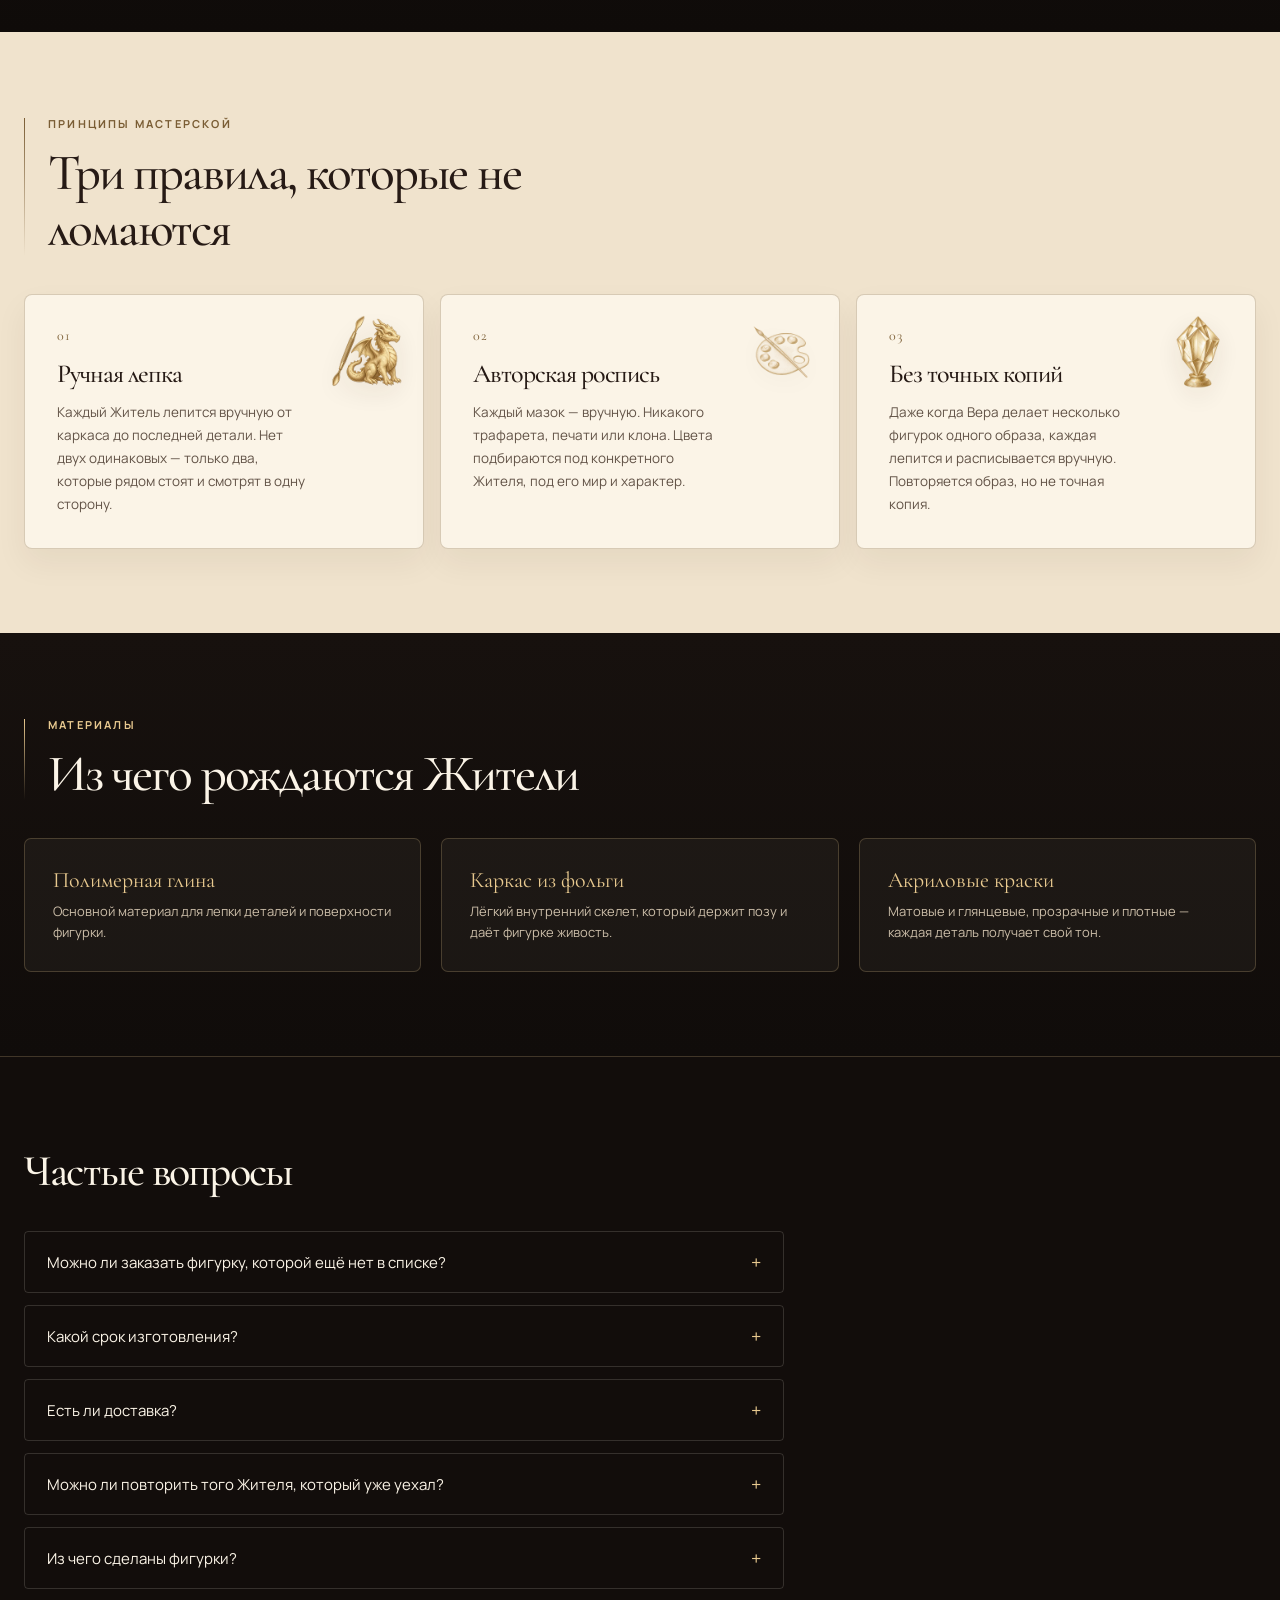
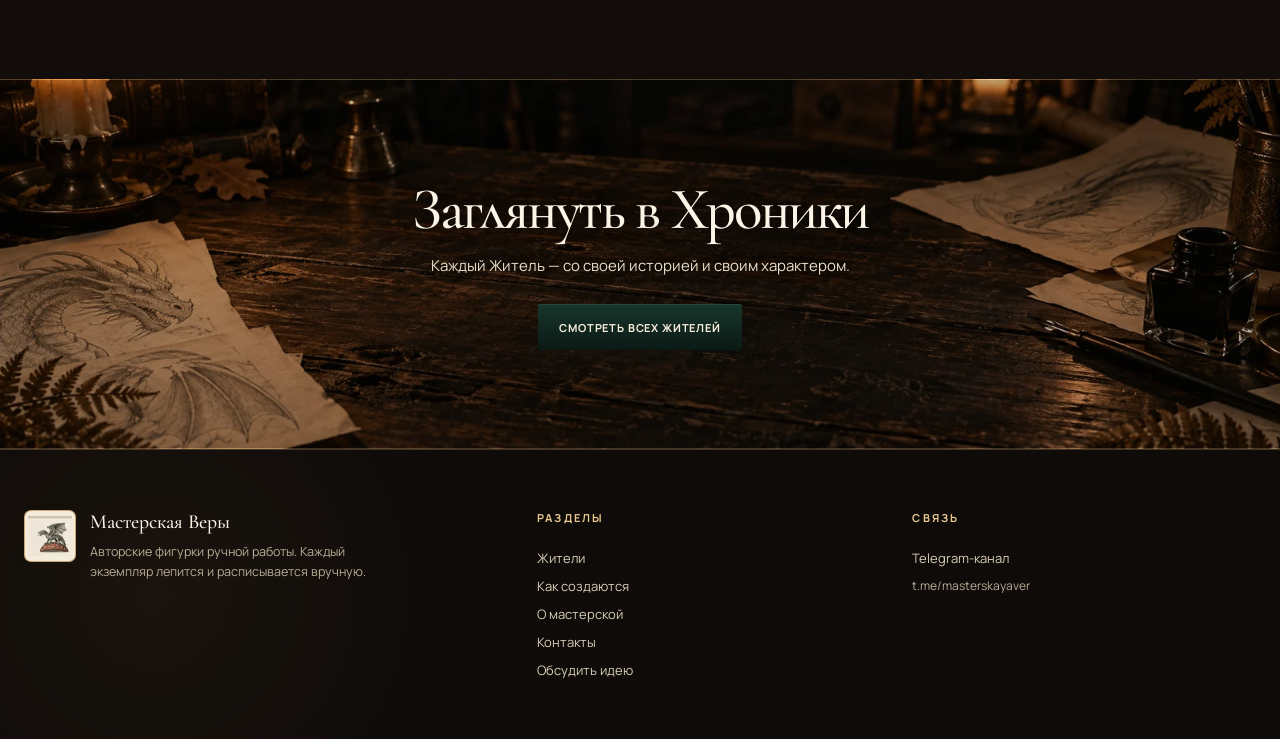
==== commit 9df2e4f1: "fix(about): restore full-resolution workshop image" ====
--- a/about.html
+++ b/about.html
@@ -77,7 +77,7 @@
         </div>
         <figure class="about-story-figure">
           <div class="about-story-frame">
-            <img src="assets/home/workshop-hero.webp" alt="Мастерская Веры — рабочее место" loading="lazy" width="480" height="225" decoding="async">
+            <img src="assets/home/hero-workshop-desktop.webp" alt="Мастерская Веры — рабочее место" loading="lazy" width="1832" height="859" decoding="async">
           </div>
           <figcaption>Рабочее место мастерской — здесь рождаются Жители</figcaption>
         </figure>
--- a/styles.css
+++ b/styles.css
@@ -4465,3 +4465,90 @@
     width:96px;
   }
 }
+
+
+/* Global archive back-to-top control */
+.back-top {
+  position:fixed;
+  z-index:46;
+  right:max(18px,env(safe-area-inset-right));
+  bottom:max(22px,env(safe-area-inset-bottom));
+  display:grid;
+  place-items:center;
+  width:48px;
+  height:48px;
+  padding:0;
+  border:1px solid rgba(183,138,79,.70);
+  border-radius:50%;
+  background:rgba(20,14,11,.88);
+  color:var(--gold-light);
+  font:500 18px/1 var(--serif);
+  box-shadow:0 12px 28px rgba(0,0,0,.22);
+  backdrop-filter:blur(10px);
+  opacity:0;
+  visibility:hidden;
+  transform:translateY(10px);
+  pointer-events:none;
+  transition:opacity .18s ease,transform .18s ease,visibility .18s ease,background .18s ease;
+}
+.back-top.is-visible {
+  opacity:1;
+  visibility:visible;
+  transform:translateY(0);
+  pointer-events:auto;
+}
+.back-top:focus-visible {
+  outline:2px solid var(--gold);
+  outline-offset:4px;
+}
+@media (hover:hover) {
+  .back-top:hover { background:rgba(35,23,17,.97); }
+}
+@media (max-width:620px) {
+  .back-top {
+    right:16px;
+    bottom:calc(76px + env(safe-area-inset-bottom));
+    width:46px;
+    height:46px;
+  }
+  body:has(.chronicle-sticky.is-visible) .back-top {
+    bottom:calc(94px + env(safe-area-inset-bottom));
+  }
+}
+@media (prefers-reduced-motion:reduce) {
+  .back-top { transition:none; }
+}
+
+
+/* Confirmed archive principle vignettes */
+.about-principle {
+  overflow:hidden;
+  padding-right:112px;
+}
+.about-principle::before {
+  content:"";
+  position:absolute;
+  top:20px;
+  right:20px;
+  width:74px;
+  height:74px;
+  background:center/contain no-repeat;
+  opacity:.88;
+  pointer-events:none;
+  filter:drop-shadow(0 8px 14px rgba(72,48,27,.10));
+}
+.about-principle:nth-child(1)::before { background-image:url("assets/decor/icon-sculpt.webp"); }
+.about-principle:nth-child(2)::before { background-image:url("assets/decor/icon-paint.webp"); }
+.about-principle:nth-child(3)::before { background-image:url("assets/decor/icon-unique.webp"); }
+.about-principle h3,
+.about-principle p { position:relative; z-index:1; }
+
+@media (max-width:620px) {
+  .about-principle { padding-right:88px; }
+  .about-principle::before {
+    top:16px;
+    right:16px;
+    width:58px;
+    height:58px;
+  }
+}
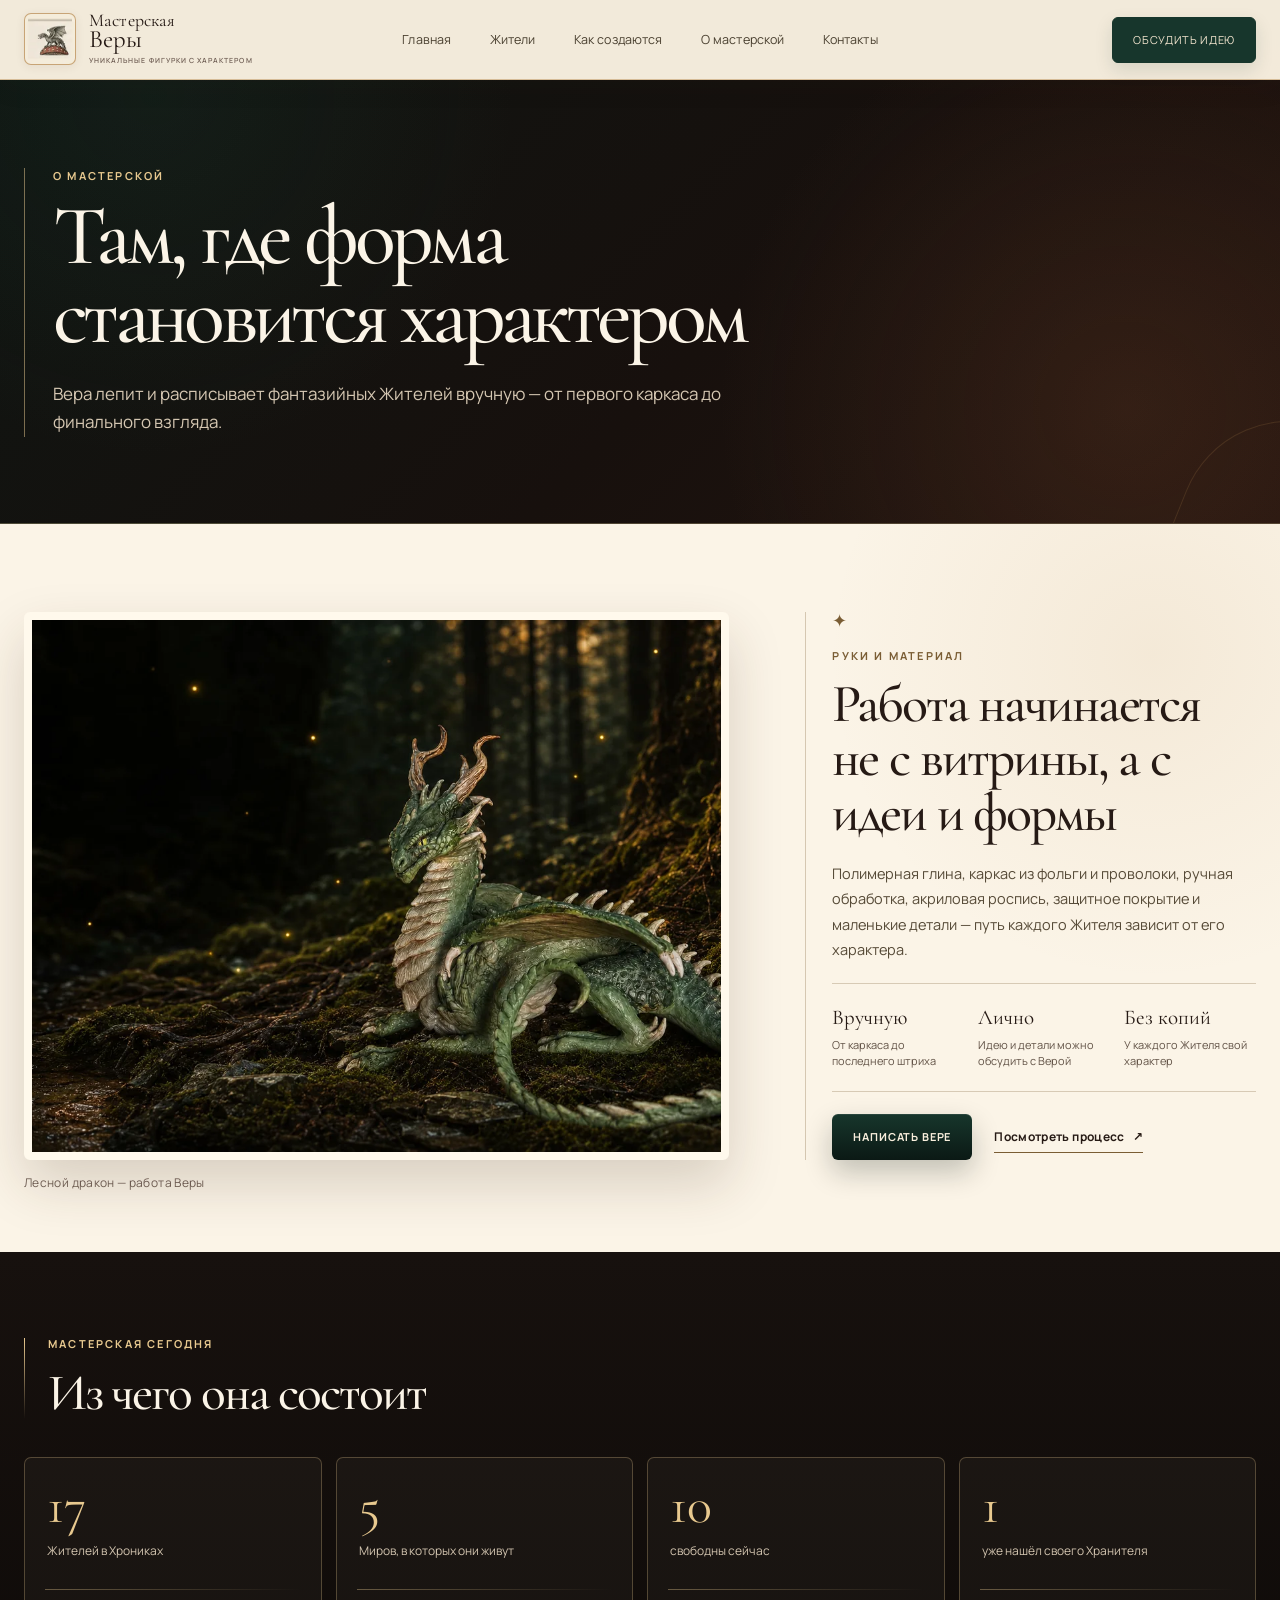
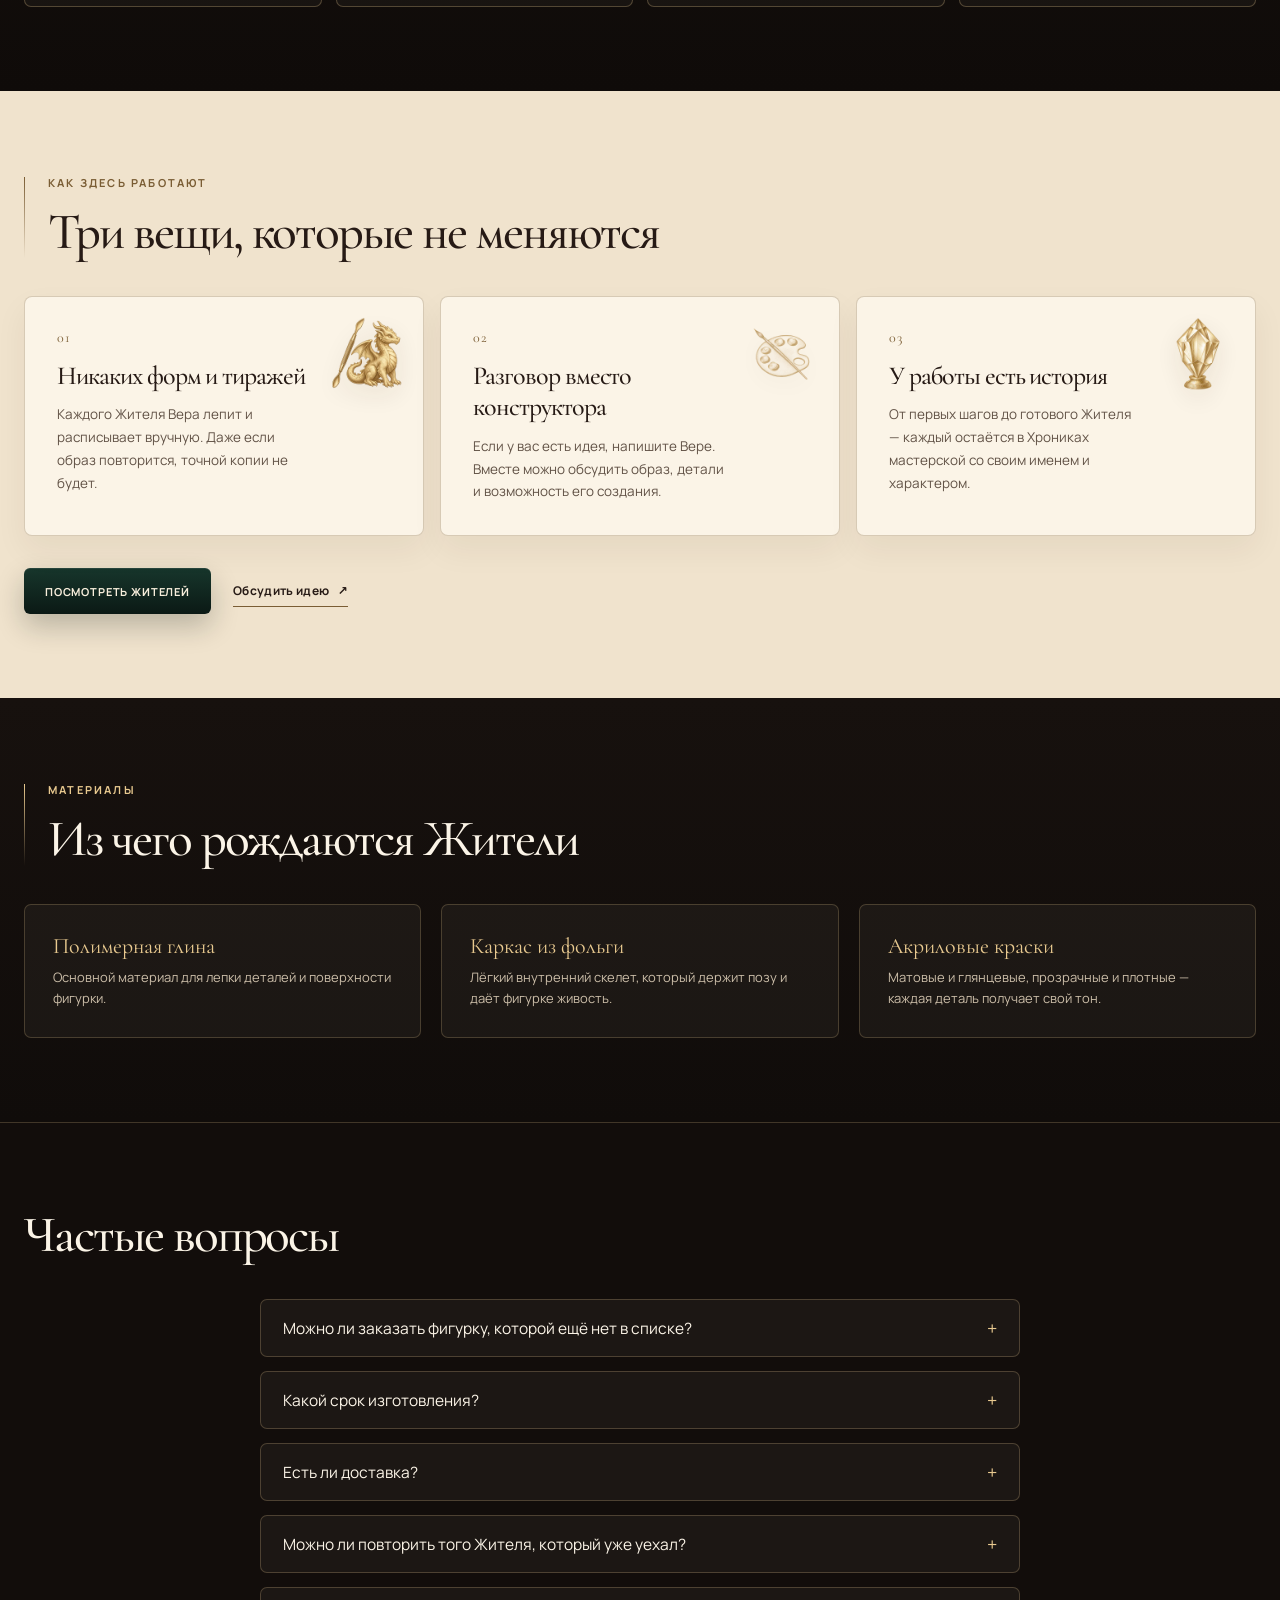
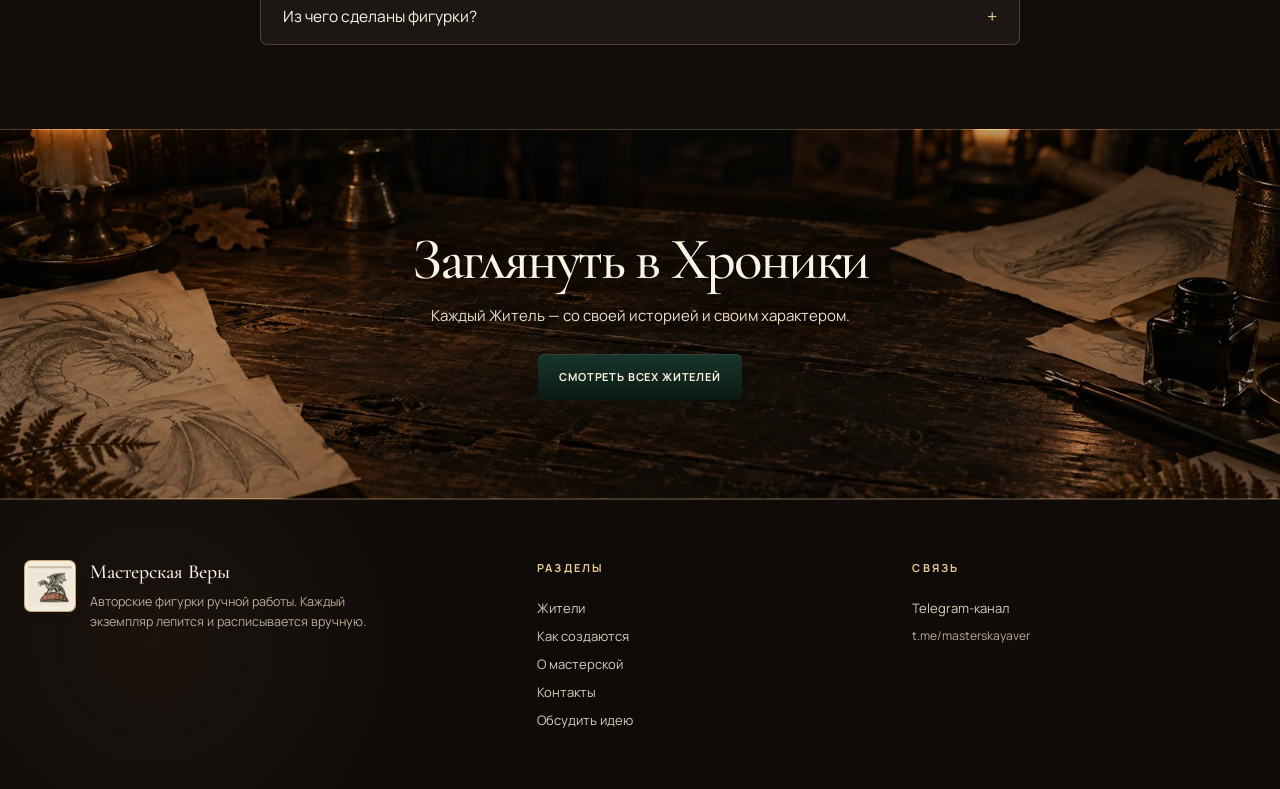
==== commit 0ba66942: "Restore archived About page copy, structure, and real figurine image" ====
--- a/about.html
+++ b/about.html
@@ -22,7 +22,7 @@
   <meta name="twitter:title" content="О мастерской — Мастерская Веры">
   <meta name="twitter:description" content="О мастерской Веры: авторские фигурки ручной работы, 17 Жителей, 5 Миров, ручная лепка и роспись каждого экземпляра.">
   <link rel="canonical" href="https://dmitriyromanychev0000-lab.github.io/masterskaya-very/about.html">
-  <link rel="stylesheet" href="styles.css">
+  <link rel="stylesheet" href="styles.css?v=about-restored-1">
 </head>
 <body>
   <header class="site-header" data-header>
@@ -63,40 +63,48 @@
       <div class="about-intro-inner">
         <p class="eyebrow">О мастерской</p>
         <h1 id="about-title">Там, где форма<br>становится характером</h1>
-        <p class="about-intro-lead">Вера лепит и расписывает фантазийных Жителей вручную — от первого каркаса до финального взгляда. Каждый создаётся вручную, поэтому точных копий не бывает — и у каждого своя история.</p>
+        <p class="about-intro-lead">Вера лепит и расписывает фантазийных Жителей вручную — от первого каркаса до финального взгляда.</p>
       </div>
     </section>
 
     <section class="about-story" aria-labelledby="about-story-title">
       <div class="about-story-grid">
         <div class="about-story-copy">
-          <p class="eyebrow">Путь Жителя</p>
-          <h2 id="about-story-title">Не каталог, а Хроники</h2>
-          <p class="about-story-text">Каждый Житель мастерской — не просто фигурка на полке. Это целая история: от идеи, которая приходит к Вере во сне или за работой, до финального штриха, после которого она откладывает кисть и смотрит на своё создание дольше, чем нужно.</p>
-          <p class="about-story-text">Мастерская существует как Хроники — запись рождений, характеров и судеб Жителей. Некоторые уже нашли своих Хранителей и уехали домой. Некоторые ещё в глине. Все — навсегда в истории мастерской.</p>
+          <p class="eyebrow">Руки и материал</p>
+          <h2 id="about-story-title">Работа начинается не с витрины, а с идеи и формы</h2>
+          <p class="about-story-text">Полимерная глина, каркас из фольги и проволоки, ручная обработка, акриловая роспись, защитное покрытие и маленькие детали — путь каждого Жителя зависит от его характера.</p>
+          <div class="about-story-traits" aria-label="О каждой работе">
+            <div><strong>Вручную</strong><span>От каркаса до последнего штриха</span></div>
+            <div><strong>Лично</strong><span>Идею и детали можно обсудить с Верой</span></div>
+            <div><strong>Без копий</strong><span>У каждого Жителя свой характер</span></div>
+          </div>
+          <div class="about-story-actions">
+            <a class="button button-primary" href="contact.html">Написать Вере</a>
+            <a class="about-story-process-link" href="process.html">Посмотреть процесс <span aria-hidden="true">↗</span></a>
+          </div>
         </div>
         <figure class="about-story-figure">
           <div class="about-story-frame">
-            <img src="assets/home/hero-workshop-desktop.webp" alt="Мастерская Веры — рабочее место" loading="lazy" width="1832" height="859" decoding="async">
+            <img src="assets/residents/peaceful/forest-dragon.webp" alt="Лесной дракон — фигурка ручной работы Веры" loading="lazy" decoding="async">
           </div>
-          <figcaption>Рабочее место мастерской — здесь рождаются Жители</figcaption>
+          <figcaption>Лесной дракон — работа Веры</figcaption>
         </figure>
       </div>
     </section>
 
     <section class="about-stats" aria-labelledby="about-stats-title">
       <div class="about-stats-head">
-        <p class="eyebrow">Мастерская в цифрах</p>
-        <h2 id="about-stats-title">Немного статистики</h2>
+        <p class="eyebrow">Мастерская сегодня</p>
+        <h2 id="about-stats-title">Из чего она состоит</h2>
       </div>
       <div class="about-stats-grid">
         <div>
           <strong data-about-stat="residents">17</strong>
-          <span>Жителей рождено</span>
+          <span>Жителей в Хрониках</span>
         </div>
         <div>
           <strong data-about-stat="worlds">5</strong>
-          <span>Миров мастерской</span>
+          <span>Миров, в которых они живут</span>
         </div>
         <div>
           <strong data-about-stat="available">10</strong>
@@ -104,32 +112,36 @@
         </div>
         <div>
           <strong data-about-stat="archive">1</strong>
-          <span>уехал к Хранителю</span>
+          <span>уже нашёл своего Хранителя</span>
         </div>
       </div>
     </section>
 
     <section class="about-principles" aria-labelledby="about-principles-title">
       <div class="about-principles-head">
-        <p class="eyebrow">Принципы мастерской</p>
-        <h2 id="about-principles-title">Три правила, которые не ломаются</h2>
+        <p class="eyebrow">Как здесь работают</p>
+        <h2 id="about-principles-title">Три вещи, которые не меняются</h2>
       </div>
       <div class="about-principles-grid">
         <div class="about-principle">
           <span>01</span>
-          <h3>Ручная лепка</h3>
-          <p>Каждый Житель лепится вручную от каркаса до последней детали. Нет двух одинаковых — только два, которые рядом стоят и смотрят в одну сторону.</p>
+          <h3>Никаких форм и тиражей</h3>
+          <p>Каждого Жителя Вера лепит и расписывает вручную. Даже если образ повторится, точной копии не будет.</p>
         </div>
         <div class="about-principle">
           <span>02</span>
-          <h3>Авторская роспись</h3>
-          <p>Каждый мазок — вручную. Никакого трафарета, печати или клона. Цвета подбираются под конкретного Жителя, под его мир и характер.</p>
+          <h3>Разговор вместо конструктора</h3>
+          <p>Если у вас есть идея, напишите Вере. Вместе можно обсудить образ, детали и возможность его создания.</p>
         </div>
         <div class="about-principle">
           <span>03</span>
-          <h3>Без точных копий</h3>
-          <p>Даже когда Вера делает несколько фигурок одного образа, каждая лепится и расписывается вручную. Повторяется образ, но не точная копия.</p>
-        </div>
+          <h3>У работы есть история</h3>
+          <p>От первых шагов до готового Жителя — каждый остаётся в Хрониках мастерской со своим именем и характером.</p>
+        </div>
+      </div>
+      <div class="about-principles-actions">
+        <a class="button button-primary" href="residents.html">Посмотреть Жителей</a>
+        <a class="about-principles-link" href="create.html">Обсудить идею <span aria-hidden="true">↗</span></a>
       </div>
     </section>
 
--- a/styles.css
+++ b/styles.css
@@ -1,3 +1,5 @@
+@import url("https://fonts.googleapis.com/css2?family=Cormorant+Garamond:ital,wght@0,400;0,500;1,400;1,500&family=Manrope:wght@400;500;600;700&family=Marck+Script&display=swap");
+
 :root {
   --night: #120d0b;
   --ink: #261a15;
@@ -17,10 +19,12 @@
   --line-dark: rgba(251, 244, 231, .15);
   --serif: 'Cormorant Garamond', Georgia, 'Times New Roman', serif;
   --sans: 'Manrope', Arial, ui-sans-serif, system-ui, -apple-system, BlinkMacSystemFont, 'Segoe UI', sans-serif;
+  --script: 'Marck Script', 'Cormorant Garamond', cursive;
   --safe-top: env(safe-area-inset-top, 0px);
   --header-core-h: 74px;
   --header-h: calc(var(--header-core-h) + var(--safe-top));
   --content: 82rem;
+  --radius-btn: 6px;
 }
 
 * { box-sizing: border-box; }
@@ -60,7 +64,7 @@
 .desktop-nav a { display:inline-flex; align-items:center; min-height:44px; transition:color .18s ease; }
 .desktop-nav a:hover { color: var(--forest); }
 .header-actions { justify-self:end; display:flex; align-items:center; gap:16px; }
-.order-link { display:inline-flex; align-items:center; justify-content:center; min-height:44px; padding:0 15px; border:1px solid var(--forest); border-radius:2px; font-size:11px; letter-spacing:.06em; text-transform:uppercase; color: var(--paper); background: var(--forest); }
+.order-link { display:inline-flex; align-items:center; justify-content:center; min-height:44px; padding:0 15px; border:1px solid var(--forest); border-radius:var(--radius-btn); font-size:11px; letter-spacing:.06em; text-transform:uppercase; color: var(--paper); background: var(--forest); }
 .menu-button { display:none; width:44px; height:44px; border:0; background:transparent; color:var(--ink); padding:12px 9px; }
 .menu-button span { display:block; width:24px; height:1px; margin:6px auto; background:currentColor; transition:transform .2s ease; }
 .menu-button[aria-expanded="true"] span:first-child { transform: translateY(3.5px) rotate(45deg); }
@@ -75,12 +79,13 @@
 
 .eyebrow { margin:0 0 14px; font-size:11px; font-weight:700; letter-spacing:.2em; text-transform:uppercase; color: var(--gold-ink); }
 
-.button { display:inline-flex; min-height:46px; align-items:center; justify-content:center; padding:0 21px; border-radius:2px; font-size:11px; font-weight:700; letter-spacing:.075em; text-transform:uppercase; border: 0; cursor: pointer; }
+.button { display:inline-flex; min-height:46px; align-items:center; justify-content:center; padding:0 21px; border-radius:var(--radius-btn); font-size:11px; font-weight:700; letter-spacing:.075em; text-transform:uppercase; border: 0; cursor: pointer; }
 .button-primary { color:#f8eedc; background: linear-gradient(180deg, var(--forest), var(--forest-deep)); box-shadow:inset 0 1px rgba(255,255,255,.08), 0 12px 28px rgba(11,25,21,.24); }
 .button-outline { color: var(--ink); background: transparent; border: 1px solid rgba(23,19,15,.35); }
 .button-small { min-height: 44px; padding: 0 16px; }
 .text-link { display: inline-flex; align-items: center; font-family:var(--serif); color: var(--ink); font-size:14px; }
 .text-link span { padding-left:7px; color: var(--gold); }
+.button span[aria-hidden="true"] { padding-left:7px; }
 
 @media (hover:hover) {
   .button-primary { transition: transform .18s ease, filter .18s ease, box-shadow .18s ease; }
@@ -89,6 +94,9 @@
   .text-link { transition: color .18s ease; }
   .text-link:hover { color: var(--forest); }
 }
+
+/* Pressed state stays the last word for every button colour. */
+.button:active { transform: translateY(0); filter: brightness(.96); }
 
 /* Hero */
 .hero {
@@ -203,7 +211,7 @@
   bottom:28px;
   max-width:180px;
   color:#fff7ea;
-  font:italic 19px/1.15 var(--serif);
+  font:400 24px/1.08 var(--script);
   text-shadow:0 2px 14px rgba(0,0,0,.8);
   transform:rotate(-4deg);
 }
@@ -430,18 +438,6 @@
 }
 .about-fact-icon img { display:block; width:100%; height:100%; object-fit:contain; }
 .about-fact-copy { display:flex; flex-direction:column; gap:4px; min-width:0; }
-.about-teaser-facts .about-fact-mark {
-  grid-row:1 / span 2;
-  display:flex;
-  width:40px;
-  height:40px;
-  align-items:center;
-  justify-content:center;
-  border:1px solid var(--gold);
-  border-radius:50%;
-  color:var(--gold-ink);
-  font:500 11px/1 var(--sans);
-}
 .about-teaser-facts strong { font:500 19px/1.15 var(--serif); }
 .about-teaser-facts li > span:last-child { max-width:250px; color:var(--muted); font-size:11.5px; line-height:1.4; }
 .about-facts { list-style:none; margin:0; padding:0; display:grid; grid-template-columns:repeat(3,1fr); gap:16px; }
@@ -658,7 +654,7 @@
   top:24px;
   max-width:190px;
   color:var(--cream);
-  font:italic 22px/1.12 var(--serif);
+  font:400 27px/1.05 var(--script);
   text-align:right;
   text-shadow:0 2px 14px rgba(0,0,0,.6);
 }
@@ -803,7 +799,6 @@
 .collection-lead { max-width: 600px; margin: 20px 0 0; color: #564a37; font-size: 15px; line-height: 1.7; }
 .collection-intro--night .collection-lead { color: #b9ad97; }
 .collection-actions { margin: 30px 0 0; }
-.collection-residents { padding-top: 0; }
 
 .collection-hero-grid {
   display: grid;
@@ -1088,14 +1083,7 @@
   line-height:1.5;
 }
 .chronicle-facts a { display:inline-flex; align-items:center; min-height:44px; color:var(--cream); }
-.chronicle-figure { margin:0; }
-.chronicle-frame { position:relative; overflow:hidden; border-radius:4px; aspect-ratio:4/3; background:var(--forest-deep); box-shadow:0 26px 54px rgba(23,19,15,.16); }
-.chronicle-frame img { width:100%; height:100%; object-fit:cover; }
-.chronicle-figure-wide .chronicle-frame { aspect-ratio:16/9; }
-.chronicle-caption { margin:14px 0 0; color:var(--muted); font-size:12px; letter-spacing:.03em; }
 .chronicle-gallery { background:var(--paper-deep); }
-.chronicle-section-head { max-width:640px; margin-bottom:32px; }
-.chronicle-section-head h2 { margin:0; font:400 clamp(28px,3.4vw,44px)/1.12 var(--serif); letter-spacing:-.02em; }
 
 .chronicle-neighbors { display: grid; grid-template-columns: repeat(2, minmax(0, 1fr)); gap: 12px; max-width: 760px; margin: 28px auto; text-align: left; }
 .chronicle-neighbors--single { grid-template-columns: 1fr; max-width: 420px; }
@@ -1243,11 +1231,6 @@
   min-height:44px;
   margin-top:10px;
 }
-.contact-brief { list-style: none; margin: 0 0 24px; padding: 0; display: grid; gap: 10px; }
-.contact-brief li { display: grid; grid-template-columns: 34px 1fr; gap: 12px; align-items: start; padding: 14px; border: 1px solid var(--line); border-radius: 4px; background: rgba(246,239,223,.55); }
-.contact-brief li > span { padding-top: 2px; color: var(--gold-ink); font: 400 13px/1 var(--serif); letter-spacing: .06em; }
-.contact-brief strong { display: block; margin-bottom: 4px; font: 400 17px/1.2 var(--serif); color: var(--forest); }
-.contact-brief p { margin: 0; color: var(--muted); font-size: 12.5px; line-height: 1.55; }
 
 .contact-details { padding: 84px max(24px, calc((100vw - var(--content))/2)); background: var(--night); color: var(--cream); }
 .contact-details h2 { margin: 0 0 36px; font: 400 clamp(28px, 3.4vw, 44px)/1.1 var(--serif); letter-spacing: -.02em; color: var(--gold-light); }
@@ -1358,8 +1341,6 @@
   .contact-card { padding: 20px; }
   .contact-card-icon { width: 44px; height: 44px; margin-bottom: 16px; }
   .contact-card--form .contact-form-note { margin-bottom: 18px; }
-  .contact-brief { gap: 8px; margin-bottom: 20px; }
-  .contact-brief li { grid-template-columns: 28px 1fr; gap: 10px; padding: 12px; }
   .contact-details h2, .contact-locations h2 { margin-bottom: 24px; }
 
   .keeper-cta { padding-top: 48px; padding-bottom: 48px; }
@@ -1369,8 +1350,7 @@
 
 /* Real resident archive photos — 17 residents */
 .resident-media,
-.keeper-media,
-.chronicle-frame { aspect-ratio: 3 / 2; }
+.keeper-media { aspect-ratio: 3 / 2; }
 
 .resident-photo {
   position: absolute;
@@ -1397,27 +1377,6 @@
   background-size: cover;
   background-position: center;
 }
-
-.chronicle-hero-bg {
-  width: auto;
-  height: auto;
-  background-size: 400% auto;
-  background-position-y: center;
-}
-
-.chronicle-frame .resident-photo {
-  background-size: 400% auto;
-  background-position-y: center;
-}
-
-/* Direct resident photos are not sprite sheets. Keep their normal crop in Chronicles. */
-.chronicle-hero-bg.resident-photo-direct,
-.chronicle-frame .resident-photo-direct {
-  background-size: cover;
-  background-position: center;
-}
-
-.chronicle-figure-wide .chronicle-frame { aspect-ratio: 16 / 9; }
 
 @media (max-width: 620px) {
   main[data-collection-root][data-world="winter"] { background-image: url("assets/worlds/winter-mobile.webp"); }
@@ -1455,8 +1414,7 @@
 .keeper-cta h2,
 .worlds-head h2,
 .res-world-head h2,
-.resident-copy h3,
-.chronicle-section-head h2 {
+.resident-copy h3 {
   font-weight: 500;
   letter-spacing: -.04em;
 }
@@ -1507,7 +1465,7 @@
 .brand-copy strong { font-size:18px; }
 .brand-copy span { font-size:25px; }
 .desktop-nav { font-size:12.5px; letter-spacing:.01em; }
-.order-link { min-height:46px; padding:0 20px; border-radius:6px; box-shadow:0 7px 18px rgba(23,54,44,.13); }
+.order-link { min-height:46px; padding:0 20px; box-shadow:0 7px 18px rgba(23,54,44,.13); }
 
 /* Archived mobile menu was paper-light, not a dark generic drawer. */
 .mobile-menu {
@@ -1676,7 +1634,7 @@
   pointer-events:none;
 }
 .world-card::after {
-  background:linear-gradient(0deg,rgba(8,6,5,.96) 0%,rgba(8,6,5,.63) 46%,rgba(8,6,5,.12) 78%);
+  background:linear-gradient(0deg,rgba(8,6,5,.88) 0%,rgba(8,6,5,.43) 46%,rgba(8,6,5,.04) 80%);
 }
 .world-card-copy { min-height:350px; padding:28px 22px 24px; }
 .world-card-copy::before {
@@ -3048,23 +3006,6 @@
 .contact-card--form h2 {
   font-size:34px;
 }
-.contact-brief {
-  gap:0;
-  border-top:1px solid rgba(122,93,52,.24);
-  border-bottom:1px solid rgba(122,93,52,.24);
-}
-.contact-brief li {
-  border:0;
-  border-radius:0;
-  background:transparent;
-  padding:16px 4px;
-}
-.contact-brief li + li {
-  border-top:1px solid rgba(122,93,52,.18);
-}
-.contact-brief li > span { color:var(--gold-ink); font-size:15px; }
-.contact-brief strong { color:var(--ink); font-size:19px; }
-.contact-brief p { color:#6d5e51; }
 
 .contact-details {
   border-top:1px solid rgba(232,201,143,.22);
@@ -3193,7 +3134,6 @@
   .contact-card--form { padding:22px; }
   .contact-card--telegram h2,
   .contact-card--form h2 { font-size:28px; }
-  .contact-brief li { padding:14px 0; }
   .contact-details,
   .contact-locations { padding:56px 18px; }
   .contact-detail,
@@ -3386,6 +3326,7 @@
   box-shadow:0 22px 48px rgba(52,34,21,.12);
 }
 .process-step-grid--reverse {
+  direction:ltr;
   grid-template-columns:minmax(330px,.72fr) minmax(0,1.28fr);
 }
 .process-step-grid--reverse .process-step-copy {
@@ -3455,27 +3396,9 @@
 }
 .contact-card--form h2,
 .contact-card--form .contact-form-note,
-.contact-brief,
 .contact-card--form .button {
   position:relative;
   z-index:1;
-}
-.contact-brief {
-  margin-top:24px;
-}
-.contact-brief li {
-  grid-template-columns:42px 1fr;
-  padding:18px 4px;
-}
-.contact-brief li > span {
-  display:grid;
-  place-items:center;
-  width:30px;
-  height:30px;
-  border:1px solid rgba(122,93,52,.30);
-  border-radius:50%;
-  padding:0;
-  font-size:11px;
 }
 .contact-details-grid,
 .contact-locations-grid {
@@ -3587,7 +3510,6 @@
     padding:24px 20px;
   }
   .contact-card--form::before { inset:8px; }
-  .contact-brief li { grid-template-columns:36px 1fr; }
 }
 
 
@@ -4552,3 +4474,856 @@
     height:58px;
   }
 }
+
+
+/* ===== Process archive workbench — restored overview ===== */
+.process-atlas {
+  position:relative;
+  overflow:hidden;
+  padding:74px max(24px,calc((100vw - var(--content))/2)) 82px;
+  border-top:1px solid rgba(232,201,143,.20);
+  border-bottom:1px solid rgba(232,201,143,.24);
+  background:
+    radial-gradient(circle at 18% 12%,rgba(183,138,79,.09),transparent 28%),
+    linear-gradient(180deg,#17110e 0%,#0d0a08 100%);
+  color:var(--cream);
+}
+.process-atlas::before {
+  content:"";
+  position:absolute;
+  inset:0;
+  pointer-events:none;
+  opacity:.14;
+  background:
+    linear-gradient(90deg,rgba(232,201,143,.08) 1px,transparent 1px) 0 0/64px 64px,
+    linear-gradient(rgba(232,201,143,.05) 1px,transparent 1px) 0 0/64px 64px;
+}
+.process-atlas-head {
+  position:relative;
+  z-index:1;
+  display:flex;
+  align-items:end;
+  justify-content:space-between;
+  gap:28px;
+  margin-bottom:30px;
+  padding-bottom:22px;
+  border-bottom:1px solid rgba(232,201,143,.26);
+}
+.process-atlas-head .eyebrow {
+  margin:0;
+  color:var(--gold-light);
+}
+.process-atlas-head h2 {
+  max-width:700px;
+  margin:0;
+  color:var(--cream);
+  text-align:right;
+  font:500 clamp(38px,4vw,56px)/.98 var(--serif);
+  letter-spacing:-.045em;
+}
+.process-atlas-grid {
+  position:relative;
+  z-index:1;
+  display:grid;
+  grid-template-columns:repeat(4,minmax(0,1fr));
+  gap:10px;
+}
+.process-atlas-card {
+  position:relative;
+  min-width:0;
+  margin:0;
+  overflow:hidden;
+  aspect-ratio:4/5;
+  border:1px solid rgba(232,201,143,.42);
+  border-radius:5px;
+  background:#0f0b09;
+  box-shadow:0 18px 40px rgba(0,0,0,.28);
+}
+.process-atlas-card::after {
+  content:"";
+  position:absolute;
+  inset:42% 0 0;
+  background:linear-gradient(180deg,transparent,rgba(7,5,4,.82));
+  pointer-events:none;
+}
+.process-atlas-card img {
+  display:block;
+  width:100%;
+  height:100%;
+  object-fit:cover;
+}
+.process-atlas-card figcaption {
+  position:absolute;
+  z-index:2;
+  left:18px;
+  right:18px;
+  bottom:16px;
+  display:flex;
+  align-items:center;
+  justify-content:space-between;
+  gap:12px;
+  color:var(--cream);
+}
+.process-atlas-card figcaption span {
+  color:var(--gold-light);
+  font:500 13px/1 var(--serif);
+  letter-spacing:.12em;
+}
+.process-atlas-card figcaption strong {
+  font:500 clamp(20px,2vw,28px)/1 var(--serif);
+  letter-spacing:-.03em;
+}
+.process-atlas-line {
+  position:relative;
+  z-index:1;
+  display:grid;
+  grid-template-columns:repeat(4,1fr);
+  gap:10px;
+  margin-top:26px;
+}
+.process-atlas-line::before {
+  content:"";
+  position:absolute;
+  left:12.5%;
+  right:12.5%;
+  top:50%;
+  height:1px;
+  background:rgba(232,201,143,.38);
+}
+.process-atlas-line i {
+  position:relative;
+  z-index:1;
+  width:10px;
+  height:10px;
+  margin:auto;
+  border:1px solid var(--gold-light);
+  border-radius:50%;
+  background:#17110e;
+}
+
+@media (max-width:980px) {
+  .process-atlas-head {
+    display:block;
+  }
+  .process-atlas-head h2 {
+    margin-top:8px;
+    text-align:left;
+  }
+  .process-atlas-grid {
+    grid-template-columns:repeat(2,minmax(0,1fr));
+  }
+  .process-atlas-card {
+    aspect-ratio:4/3;
+  }
+  .process-atlas-line {
+    display:none;
+  }
+}
+
+@media (max-width:620px) {
+  .process-atlas {
+    padding:52px 18px 58px;
+  }
+  .process-atlas-head {
+    margin-bottom:20px;
+    padding-bottom:16px;
+  }
+  .process-atlas-head h2 {
+    font-size:clamp(34px,10.8vw,44px);
+  }
+  .process-atlas-grid {
+    grid-template-columns:1fr 1fr;
+    gap:8px;
+  }
+  .process-atlas-card {
+    aspect-ratio:3/4;
+  }
+  .process-atlas-card figcaption {
+    left:10px;
+    right:10px;
+    bottom:10px;
+  }
+  .process-atlas-card figcaption span {
+    font-size:10px;
+  }
+  .process-atlas-card figcaption strong {
+    font-size:18px;
+  }
+}
+
+
+/* World dividers — per-world ornamental rule under the residents heading */
+.world-divider {
+  display:block;
+  width:min(720px,100%);
+  height:auto;
+  margin:18px auto 0;
+  opacity:.95;
+  pointer-events:none;
+  user-select:none;
+}
+@media (max-width:620px) {
+  .world-divider { width:100%; margin-top:12px; }
+}
+
+/* Desktop: the world frame stays fixed around the viewport instead of tiling mid-page */
+@media (min-width:981px) {
+  main[data-collection-root][data-world] {
+    background-attachment:fixed;
+    background-size:cover;
+    background-repeat:no-repeat;
+    background-position:center;
+  }
+}
+
+/* Home archive restoration: editorial hero, workshop, numbers, principles */
+.home-hero { position:relative; display:flex; flex-direction:column; justify-content:space-between; min-height:clamp(650px,62vw,820px); overflow:hidden; isolation:isolate; padding:calc(var(--header-h) + 58px) max(24px,calc((100vw - var(--content))/2)) 54px; background:#130d0b; color:var(--cream); }
+.home-hero-media, .home-hero-media img { position:absolute; inset:0; width:100%; height:100%; }
+.home-hero-media { z-index:-2; }
+.home-hero-media img { object-fit:cover; object-position:center 55%; }
+.home-hero::after { content:""; position:absolute; inset:0; z-index:-1; background:linear-gradient(180deg,rgba(15,10,8,.9),rgba(15,10,8,.42) 36%,transparent 62%,rgba(15,10,8,.78)); pointer-events:none; }
+.home-hero-intro { max-width:890px; }
+.home-hero .eyebrow { color:var(--gold-light); }
+.home-hero h1 { margin:0; font:500 clamp(54px,6.8vw,100px)/.91 var(--serif); letter-spacing:-.045em; text-wrap:balance; }
+.home-hero .hero-lead { margin:22px 0 0; color:#f1e5d0; font-size:clamp(17px,1.7vw,23px); line-height:1.35; }
+.home-hero-aside { position:absolute; top:43%; right:max(24px,calc((100vw - var(--content))/2)); margin:0; color:#f3d9aa; text-align:center; font:italic 500 clamp(22px,2.8vw,40px)/.95 var(--serif); text-shadow:0 2px 16px #130d0b; transform:rotate(-8deg); }
+.home-hero-bottom { max-width:630px; }
+.home-hero .hero-actions { display:flex; flex-wrap:wrap; gap:14px; margin:0; }
+.home-hero-bottom p { margin:16px 0 0; color:#e4d5bd; font-size:15px; line-height:1.5; }
+.home-hero .button-outline { color:var(--cream); border-color:rgba(232,201,143,.7); background:rgba(15,10,8,.38); }
+.home-hero .button-outline:hover { background:rgba(15,10,8,.7); }
+
+.home-story { display:grid; grid-template-columns:minmax(0,1fr) minmax(0,1fr); align-items:center; gap:clamp(42px,6vw,92px); padding:clamp(70px,8vw,118px) max(24px,calc((100vw - var(--content))/2)); background:var(--paper-light); color:var(--ink); }
+.home-story-visual { position:relative; margin:0; aspect-ratio:4/5; overflow:hidden; background:#e9ddc8; }
+.home-story-visual img { display:block; width:100%; height:100%; object-fit:cover; }
+.home-story-visual figcaption { position:absolute; inset:auto 0 0; padding:26px 18px 14px; background:linear-gradient(transparent,rgba(19,13,11,.75)); color:var(--cream); font-size:12px; letter-spacing:.04em; }
+.home-story-copy h2 { margin:0 0 20px; font:500 clamp(40px,4.3vw,66px)/.96 var(--serif); letter-spacing:-.04em; text-wrap:balance; }
+.home-story-copy > p:not(.eyebrow) { max-width:580px; color:var(--muted); font-size:16px; line-height:1.7; }
+.home-story-details { display:grid; grid-template-columns:repeat(3,minmax(0,1fr)); gap:16px; margin:30px 0; }
+.home-story-details div { padding-top:14px; border-top:1px solid rgba(85,61,40,.2); }
+.home-story-details strong { display:block; font:500 23px/1 var(--serif); }
+.home-story-details span { display:block; margin-top:8px; color:var(--muted); font-size:12px; line-height:1.4; }
+.home-story-actions, .home-principles-actions { display:flex; flex-wrap:wrap; gap:10px; }
+.home-story .button-outline, .home-principles .button-outline { border-color:rgba(76,55,35,.26); color:var(--ink); }
+
+.home-section-inner { max-width:var(--content); margin:0 auto; }
+.home-today { padding:74px max(24px,calc((100vw - var(--content))/2)) 84px; background:#17100d; color:var(--cream); }
+.home-today .eyebrow { color:var(--gold-light); }
+.home-today h2, .home-principles h2 { margin:0 0 36px; font:500 clamp(42px,5vw,68px)/.96 var(--serif); letter-spacing:-.04em; }
+.home-today-grid { display:grid; grid-template-columns:repeat(4,minmax(0,1fr)); gap:12px; }
+.home-today-grid div { min-height:154px; padding:20px; border:1px solid rgba(232,201,143,.25); border-radius:9px; background:linear-gradient(125deg,rgba(232,201,143,.07),rgba(232,201,143,.015)); }
+.home-today-grid strong { display:block; color:var(--gold-light); font:500 clamp(44px,5vw,68px)/.9 var(--serif); }
+.home-today-grid span { display:block; max-width:200px; margin-top:14px; color:#d9cbb6; font-size:13px; line-height:1.5; }
+
+.home-principles { padding:80px max(24px,calc((100vw - var(--content))/2)) 86px; background:var(--paper-light); color:var(--ink); }
+.home-principles-grid { display:grid; grid-template-columns:repeat(3,minmax(0,1fr)); gap:32px; padding-top:22px; border-top:1px solid rgba(85,61,40,.22); }
+.home-principles-grid > div + div { border-left:1px solid rgba(85,61,40,.18); padding-left:32px; }
+.home-principles-grid span { color:var(--gold-ink); font:500 20px/1 var(--serif); }
+.home-principles-grid h3 { margin:16px 0 10px; font:500 clamp(23px,2.3vw,31px)/1 var(--serif); }
+.home-principles-grid p { margin:0; color:var(--muted); font-size:14px; line-height:1.65; }
+.home-principles-actions { margin-top:36px; }
+
+.worlds-intro { padding:72px max(24px,calc((100vw - var(--content))/2)) 36px; background:var(--night); color:var(--cream); }
+.worlds-intro .eyebrow { color:var(--gold-light); }
+.worlds-intro h2 { margin:0; font:500 clamp(34px,4.4vw,54px)/1.02 var(--serif); letter-spacing:-.03em; text-wrap:balance; }
+
+.world-scene { position:relative; padding:72px max(24px,calc((100vw - var(--content))/2)); background-color:var(--night); background-size:cover; background-position:center; color:var(--cream); isolation:isolate; scroll-margin-top:var(--header-h); }
+.world-scene::before { content:""; position:absolute; inset:0; z-index:-1; background:linear-gradient(90deg,rgba(10,8,6,.78),rgba(10,8,6,.42) 55%,rgba(10,8,6,.62)); }
+.world-scene--flip::before { background:linear-gradient(270deg,rgba(10,8,6,.78),rgba(10,8,6,.42) 55%,rgba(10,8,6,.62)); }
+.world-scene[data-world="winter"] { background-image:url("assets/worlds/winter-desktop.webp"); }
+.world-scene[data-world="forest"] { background-image:url("assets/worlds/forest-desktop.webp"); }
+.world-scene[data-world="dragons"] { background-image:url("assets/worlds/dragons-desktop.webp"); }
+.world-scene[data-world="russian"] { background-image:url("assets/worlds/russian-desktop.webp"); }
+.world-scene[data-world="home"] { background-image:url("assets/worlds/home-desktop.webp"); }
+.world-scene-inner { display:grid; grid-template-columns:minmax(260px,.8fr) minmax(0,1.4fr); gap:clamp(28px,5vw,72px); align-items:center; max-width:var(--content); margin:0 auto; }
+.world-scene--flip .world-scene-inner { grid-template-columns:minmax(0,1.4fr) minmax(260px,.8fr); }
+.world-scene--flip .world-scene-copy { order:2; }
+.world-scene--flip .world-scene-grid { order:1; }
+.world-scene .eyebrow { color:var(--gold-light); }
+.world-scene h2 { margin:0 0 16px; font:500 clamp(34px,4.2vw,54px)/1 var(--serif); letter-spacing:-.03em; text-wrap:balance; }
+.world-scene-lead { margin:0 0 14px; color:#e6dac4; font-size:16px; line-height:1.6; max-width:26rem; }
+.world-scene-meta { margin:0 0 24px; color:var(--gold-light); font-size:13px; letter-spacing:.04em; }
+.world-scene-grid { display:grid; grid-template-columns:repeat(2,minmax(0,1fr)); gap:18px; max-width:640px; width:100%; justify-self:end; }
+.world-scene--flip .world-scene-grid { justify-self:start; }
+.scene-card { display:flex; flex-direction:column; overflow:hidden; border-radius:12px; border:1px solid rgba(232,201,143,.35); background:var(--paper-light); color:var(--ink); box-shadow:0 18px 38px rgba(0,0,0,.35); }
+.scene-card-photo { display:block; aspect-ratio:1/1; overflow:hidden; background:var(--ink-soft); }
+.scene-card-photo img { width:100%; height:100%; object-fit:cover; display:block; }
+.scene-card-body { display:flex; flex-direction:column; align-items:flex-start; gap:8px; padding:14px 16px 16px; }
+.scene-card-name { font:500 22px/1.05 var(--serif); letter-spacing:-.02em; }
+.scene-status { padding:4px 11px; border-radius:999px; font-size:12px; font-weight:700; }
+.scene-status--available { background:#d8e6d6; color:#1f4a31; }
+.scene-status--progress { background:#efe0bf; color:#6b4f1d; }
+.scene-status--archive { background:#e6ddd2; color:#5a4d42; }
+.scene-price { font-weight:700; font-size:16px; }
+.scene-more { grid-column:1 / -1; justify-self:end; color:var(--gold-light); font-size:13px; letter-spacing:.06em; padding:6px 0; }
+@media (prefers-reduced-motion: no-preference) {
+  .scene-card { transition:transform .22s ease, box-shadow .22s ease; }
+  .scene-card:hover { transform:translateY(-4px); box-shadow:0 24px 44px rgba(0,0,0,.45); }
+}
+.home-faq .faq { padding-block:72px; }
+
+@media (max-width:900px) {
+  .home-story { grid-template-columns:1fr; gap:38px; }
+  .home-story-visual { aspect-ratio:5/4; }
+  .home-today-grid { grid-template-columns:repeat(2,minmax(0,1fr)); }
+  .world-scene-inner, .world-scene--flip .world-scene-inner { grid-template-columns:1fr; }
+  .world-scene-grid, .world-scene--flip .world-scene-grid { justify-self:stretch; max-width:none; }
+  .world-scene--flip .world-scene-copy, .world-scene--flip .world-scene-grid { order:0; }
+}
+@media (max-width:700px) {
+  .home-hero { display:block; min-height:0; padding:calc(var(--header-h) + 28px) 0 32px; }
+  .home-hero::after { display:none; }
+  .home-hero-intro { padding:0 20px; }
+  .home-hero .eyebrow { margin-bottom:14px; }
+  .home-hero h1 { font-size:clamp(39px,10.6vw,55px); line-height:.96; }
+  .home-hero .hero-lead { margin-top:18px; font-size:17px; }
+  .home-hero-media { position:relative; z-index:0; display:block; width:100%; height:auto; aspect-ratio:1 / 1.02; margin:20px 0 0; overflow:hidden; }
+  .home-hero-media img { object-position:center 54%; }
+  .home-hero-aside { top:auto; bottom:35%; right:24px; font-size:24px; }
+  .home-hero-bottom { padding:0 20px; }
+  .home-hero .hero-actions { display:grid; grid-template-columns:1fr; gap:10px; }
+  .home-hero .hero-actions .button { display:flex; width:100%; min-height:54px; justify-content:center; text-align:center; }
+  .home-hero-bottom p { text-align:center; font-size:13px; }
+  .home-story { padding:62px 20px; }
+  .home-story-visual { aspect-ratio:4/5; }
+  .home-story-copy h2 { font-size:clamp(37px,9.5vw,52px); }
+  .home-story-details { gap:10px; }
+  .home-story-details strong { font-size:20px; }
+  .home-story-details span { font-size:11px; }
+  .home-story-actions .button { flex:1 1 150px; }
+  .home-today { padding:58px 20px 64px; }
+  .home-today-grid { grid-template-columns:1fr; gap:10px; }
+  .home-today-grid div { display:grid; grid-template-columns:75px 1fr; align-items:center; min-height:94px; gap:14px; padding:16px; }
+  .home-today-grid span { margin:0; max-width:none; }
+  .home-principles { padding:62px 20px 66px; }
+  .home-principles-grid { grid-template-columns:1fr; gap:0; padding:0; }
+  .home-principles-grid > div { padding:22px 0; border-bottom:1px solid rgba(85,61,40,.18); }
+  .home-principles-grid > div + div { border-left:0; padding-left:0; }
+  .home-principles-grid h3 { margin:8px 0; }
+  .home-principles-actions .button { width:100%; }
+  .worlds-intro { padding:56px 20px 28px; }
+  .world-scene { padding:44px 16px 48px; }
+  .world-scene[data-world="winter"] { background-image:url("assets/worlds/winter-mobile.webp"); }
+  .world-scene[data-world="forest"] { background-image:url("assets/worlds/forest-mobile.webp"); }
+  .world-scene[data-world="dragons"] { background-image:url("assets/worlds/dragons-mobile.webp"); }
+  .world-scene[data-world="russian"] { background-image:url("assets/worlds/russian-mobile.webp"); }
+  .world-scene[data-world="home"] { background-image:url("assets/worlds/home-mobile.webp"); }
+  .world-scene::before, .world-scene--flip::before { background:linear-gradient(180deg,rgba(10,8,6,.7),rgba(10,8,6,.5) 50%,rgba(10,8,6,.72)); }
+  .world-scene-grid { gap:12px; }
+  .scene-card-body { padding:10px 12px 14px; }
+  .scene-card-name { font-size:19px; }
+  .scene-status { font-size:11px; padding:3px 9px; }
+}
+@media (max-width:360px) {
+  .home-story-details { grid-template-columns:1fr; }
+  .home-story-details div { padding-top:9px; }
+}
+
+/* World page polish (2026-10-03): filled cartouche, feature photo framing, readable back link */
+.world-cartouche-wrap {
+  position:relative;
+  width:min(360px,82%);
+  margin:24px auto -18px;
+}
+.world-cartouche-wrap .world-cartouche { width:100%; margin:0; }
+.world-cartouche-text {
+  position:absolute;
+  inset:0;
+  display:flex;
+  flex-direction:column;
+  align-items:center;
+  justify-content:center;
+  gap:2px;
+  padding:0 22%;
+  text-align:center;
+  font-size:10px;
+  font-weight:600;
+  letter-spacing:.12em;
+  text-transform:uppercase;
+  color:var(--gold-light);
+  text-shadow:0 1px 10px rgba(0,0,0,.6);
+  pointer-events:none;
+}
+.world-cartouche-text strong {
+  font-family:var(--serif, "Cormorant Garamond", serif);
+  font-size:46px;
+  font-weight:500;
+  line-height:1;
+  letter-spacing:0;
+  color:#fff7e8;
+}
+@media (max-width:980px) {
+  .world-cartouche-wrap { display:none; }
+}
+/* Feature photos carry a dark left field in the source: zoom slightly and anchor right, where the figure stands */
+.world-feature .resident-photo-direct {
+  background-size:128% auto;
+  background-position:100% 30%;
+}
+main[data-collection-root][data-world] .collection-back {
+  padding:8px 14px 8px 12px;
+  border-radius:999px;
+  background:rgba(10,8,6,.58);
+  -webkit-backdrop-filter:blur(6px);
+  backdrop-filter:blur(6px);
+  color:#efe4d0;
+  box-shadow:inset 0 0 0 1px rgba(232,201,143,.22);
+}
+main[data-collection-root][data-world] .collection-back:hover { color:var(--gold-light); }
+@media (max-width:620px) {
+  main[data-collection-root][data-world] .collection-back { margin:-6px 0 16px; min-height:44px; }
+}
+
+/* Resident status in World list: available reads first */
+.world-resident-status { display:inline-flex; align-items:center; gap:6px; }
+.world-resident-status::before {
+  content:"";
+  width:6px;
+  height:6px;
+  border-radius:50%;
+  border:1px solid currentColor;
+  flex:none;
+}
+.world-resident-status--available { color:var(--gold-light); font-weight:600; }
+.world-resident-status--available::before { background:currentColor; box-shadow:0 0 8px rgba(232,201,143,.55); }
+.world-resident-status--archive::before { opacity:.6; }
+@media (max-width:620px) {
+  .world-resident-status { display:flex; margin-bottom:2px; }
+}
+
+/* ===== Resident pages polish — chronicle hero & residents grid ===== */
+
+/* Chronicle hero: bigger photo, anchored right — sources carry a dark left field */
+.chronicle-hero-shell { grid-template-columns:minmax(280px,.72fr) minmax(0,1.28fr); }
+.chronicle-hero-visual { aspect-ratio:3/2; }
+.chronicle-hero-visual .resident-photo-direct { background-size:128% auto; background-position:100% 32%; }
+.chronicle-hero-visual::after {
+  content:"";
+  position:absolute;
+  inset:0;
+  box-shadow:inset 0 0 0 1px rgba(246,239,223,.08), inset 0 -90px 120px rgba(0,0,0,.16);
+  pointer-events:none;
+}
+
+/* Same right-anchor crop for the residents intro visual */
+.residents-intro-visual .resident-photo-direct { background-size:128% auto; background-position:100% 32%; }
+
+/* Hero status reads like the World's resident list: dot + label */
+.chronicle-badges .world-resident-status { font-size:12.5px; letter-spacing:.02em; color:var(--cream); }
+.chronicle-badges .world-resident-status--available { color:var(--gold-light); }
+.chronicle-badges .world-resident-status--progress { color:#d6c9b3; }
+.chronicle-badges .world-resident-status--archive { color:#b9ad97; }
+
+/* Residents grid: photo zoom stays inside the frame, card lifts quietly */
+.resident-media { overflow:hidden; }
+.resident-card .resident-photo { transition:transform .3s ease; }
+@media (hover:hover) {
+  .resident-card { transition:transform .25s ease, box-shadow .25s ease, border-color .25s ease; }
+  .resident-card:hover {
+    transform:translateY(-3px);
+    border-color:rgba(232,201,143,.85);
+    box-shadow:0 30px 60px rgba(0,0,0,.28);
+  }
+  .resident-card:hover .resident-photo { transform:scale(1.04); }
+}
+
+@media (max-width:620px) {
+  .chronicle-hero-visual { aspect-ratio:4/3; }
+  .resident-status { padding:4px 8px; font-size:9px; }
+  .resident-media::before { font-size:8px; }
+  .resident-actions .text-link { font-size:11.5px; }
+}
+@media (max-width:620px) {
+  .world-resident-sep { display:none; }
+}
+
+/* ===== Secondary pages polish — unified premium pass ===== */
+/* FAQ (about) — centered accordion in the page's gold-hairline night language. */
+.about-materials + .faq { padding-top:84px; padding-bottom:84px; }
+.about-materials + .faq h2 {
+  margin-bottom:36px;
+  font-size:clamp(38px,4vw,54px);
+}
+.about-materials + .faq .faq-list {
+  gap:14px;
+  margin:0 auto;
+}
+.about-materials + .faq .faq-item {
+  padding:0;
+  overflow:hidden;
+  border-color:rgba(232,201,143,.24);
+  border-radius:7px;
+  background:rgba(246,239,223,.045);
+  transition:border-color .18s ease,background .18s ease;
+}
+.about-materials + .faq .faq-item:hover { border-color:rgba(232,201,143,.45); }
+.about-materials + .faq .faq-item summary {
+  min-height:56px;
+  padding:0 22px;
+  font-size:15.5px;
+}
+.about-materials + .faq .faq-item p {
+  padding:0 22px 18px;
+  color:#cbbda8;
+}
+.about-materials + .faq .faq-item[open] { background:rgba(246,239,223,.07); }
+
+@media (max-width:620px) {
+  .about-materials + .faq { padding:52px 18px; }
+  .about-materials + .faq .faq-list { gap:10px; }
+  .about-materials + .faq .faq-item summary { min-height:48px; padding:0 16px; }
+  .about-materials + .faq .faq-item p { padding:0 16px 14px; }
+}
+
+/* Process — one h2 scale across the page. */
+.process-steps-head h2 { font-size:clamp(38px,4vw,54px); }
+
+/* Contact — matched card titles, full-width mobile CTA, 44px text links. */
+.contact-card--form h2 { font-size:36px; }
+.contact-create-link {
+  min-height:44px;
+  display:inline-flex;
+  align-items:center;
+}
+@media (max-width:620px) {
+  .contact-card--telegram .button { width:100%; }
+  .contact-create-link { display:flex; }
+}
+
+/* Contact final CTA — stacked full-width actions on mobile, like other pages. */
+@media (max-width:620px) {
+  .contact-locations + .keeper-cta .collection-cta-actions {
+    flex-direction:column;
+    align-items:stretch;
+  }
+  .contact-locations + .keeper-cta .collection-cta-actions .button {
+    width:100%;
+  }
+}
+
+/* Forest scene: archival mobile composition and its confirmed ornament. */
+.world-scene[data-world="forest"] .forest-scene-divider {
+  position:absolute;
+  z-index:2;
+  left:0;
+  width:100%;
+  height:auto;
+  max-height:52px;
+  object-fit:cover;
+  pointer-events:none;
+  user-select:none;
+}
+.world-scene[data-world="forest"] .forest-scene-divider--top { top:-18px; }
+.world-scene[data-world="forest"] .forest-scene-divider--bottom { bottom:-18px; }
+.world-scene[data-world="forest"] .scene-card-photo { position:relative; }
+.world-scene[data-world="forest"] .forest-scene-card-world {
+  position:absolute;
+  inset:auto 0 0;
+  padding:38px 14px 14px;
+  background:linear-gradient(transparent,rgba(9,8,6,.86));
+  color:var(--cream);
+  font-size:11px;
+  font-weight:700;
+  line-height:1.35;
+  letter-spacing:.12em;
+  text-transform:uppercase;
+}
+@media (max-width:900px) {
+  .world-scene[data-world="forest"] { padding-top:62px; padding-bottom:62px; }
+  .world-scene[data-world="forest"] .world-scene-copy { order:0; }
+  .world-scene[data-world="forest"] .world-scene-grid { order:1; }
+  .world-scene[data-world="forest"] .world-scene-copy .button {
+    display:flex;
+    width:100%;
+    min-height:52px;
+    justify-content:center;
+    border:1px solid rgba(232,201,143,.45);
+    border-radius:999px;
+    background:#30251c;
+    font-size:14px;
+    text-transform:none;
+    letter-spacing:0;
+  }
+  .world-scene[data-world="forest"] .world-scene-copy .button span { display:none; }
+  .world-scene[data-world="forest"] .world-scene-meta { display:none; }
+}
+@media (max-width:700px) {
+  .world-scene[data-world="forest"] .forest-scene-divider { max-height:40px; }
+  .world-scene[data-world="forest"] .world-scene-lead { max-width:none; }
+  .world-scene[data-world="forest"] .world-scene-grid { margin-top:16px; }
+  .world-scene[data-world="forest"] .forest-scene-card-world { padding:28px 9px 10px; font-size:10px; letter-spacing:.08em; }
+}
+
+/* Ancient creatures: restore the photographed card captions and mobile entry. */
+.world-scene[data-world="dragons"] .scene-card-photo { position:relative; }
+.world-scene[data-world="dragons"] .ancient-scene-card-world {
+  position:absolute;
+  inset:auto 0 0;
+  padding:38px 14px 14px;
+  background:linear-gradient(transparent,rgba(9,8,6,.86));
+  color:var(--cream);
+  font-size:11px;
+  font-weight:700;
+  line-height:1.35;
+  letter-spacing:.12em;
+  text-transform:uppercase;
+}
+@media (max-width:900px) {
+  .world-scene[data-world="dragons"] .world-scene-copy .button {
+    display:flex;
+    width:100%;
+    min-height:52px;
+    justify-content:center;
+    border:1px solid rgba(232,201,143,.45);
+    border-radius:999px;
+    background:#30251c;
+    font-size:14px;
+    text-transform:none;
+    letter-spacing:0;
+  }
+  .world-scene[data-world="dragons"] .world-scene-copy .button span { display:none; }
+}
+@media (max-width:700px) {
+  .world-scene[data-world="dragons"] .world-scene-meta { margin-bottom:18px; }
+  .world-scene[data-world="dragons"] .world-scene-grid { margin-top:16px; }
+  .world-scene[data-world="dragons"] .ancient-scene-card-world { padding:28px 9px 10px; font-size:10px; letter-spacing:.08em; }
+}
+
+/* Russian tales: archived card captions and world availability. */
+.world-scene[data-world="russian"] .scene-card-photo { position:relative; }
+.world-scene[data-world="russian"] .russian-scene-card-world {
+  position:absolute;
+  inset:auto 0 0;
+  padding:38px 14px 14px;
+  background:linear-gradient(transparent,rgba(9,8,6,.86));
+  color:var(--cream);
+  font-size:11px;
+  font-weight:700;
+  line-height:1.35;
+  letter-spacing:.12em;
+  text-transform:uppercase;
+}
+.collection-available-note {
+  display:inline-flex;
+  align-items:center;
+  min-height:36px;
+  margin:18px 0 0;
+  padding:7px 15px;
+  border:1px solid rgba(194,217,185,.48);
+  border-radius:999px;
+  color:#e6f3da;
+  background:rgba(30,72,44,.6);
+  font-size:13px;
+  line-height:1.35;
+}
+@media (max-width:900px) {
+  .world-scene[data-world="russian"] .world-scene-copy .button {
+    display:flex;
+    width:100%;
+    min-height:52px;
+    justify-content:center;
+    border:1px solid rgba(232,201,143,.45);
+    border-radius:999px;
+    background:#30251c;
+    font-size:14px;
+    text-transform:none;
+    letter-spacing:0;
+  }
+  .world-scene[data-world="russian"] .world-scene-copy .button span { display:none; }
+}
+@media (max-width:700px) {
+  .world-scene[data-world="russian"] .world-scene-meta { display:none; }
+  .world-scene[data-world="russian"] .world-scene-grid { margin-top:16px; }
+  .world-scene[data-world="russian"] .russian-scene-card-world { padding:28px 9px 10px; font-size:10px; letter-spacing:.08em; }
+  main[data-collection-root][data-world="russian"] .collection-available-note { margin-top:16px; }
+}
+
+/* Home legends: archived description and labels over the three real works. */
+.world-scene[data-world="home"] .scene-card-photo { position:relative; }
+.world-scene[data-world="home"] .home-scene-card-world {
+  position:absolute;
+  inset:auto 0 0;
+  padding:38px 14px 14px;
+  background:linear-gradient(transparent,rgba(9,8,6,.86));
+  color:var(--cream);
+  font-size:11px;
+  font-weight:700;
+  line-height:1.35;
+  letter-spacing:.12em;
+  text-transform:uppercase;
+}
+@media (max-width:900px) {
+  .world-scene[data-world="home"] .world-scene-meta {
+    display:inline-flex;
+    align-items:center;
+    min-height:44px;
+    margin:0 12px 0 0;
+    padding:6px 14px;
+    border:1px solid rgba(232,201,143,.6);
+    border-radius:999px;
+    background:rgba(10,8,6,.32);
+    color:var(--gold-light);
+    font-size:13px;
+  }
+  .world-scene[data-world="home"] .world-scene-copy .button {
+    display:inline-flex;
+    align-items:center;
+    min-height:44px;
+    padding:5px 0;
+    border:0;
+    border-bottom:1px solid var(--gold-light);
+    border-radius:0;
+    background:transparent;
+    color:var(--cream);
+    font-size:15px;
+    text-transform:none;
+    letter-spacing:0;
+  }
+}
+@media (max-width:700px) {
+  .world-scene[data-world="home"] .world-scene-grid { margin-top:18px; }
+  .world-scene[data-world="home"] .home-scene-card-world { padding:28px 9px 10px; font-size:10px; letter-spacing:.08em; }
+}
+
+/* Residents archive composition — compact introduction and catalogue cards. */
+.residents-intro {
+  padding-top:calc(var(--header-h) + 38px);
+  padding-bottom:32px;
+  background:linear-gradient(180deg,#f7edda 0%,#efe1c9 100%);
+}
+.residents-intro::before { display:none; }
+.residents-heading-row {
+  display:flex;
+  justify-content:space-between;
+  align-items:center;
+  gap:32px;
+}
+.residents-intro h1 {
+  max-width:none;
+  font-size:clamp(48px,6.9vw,92px);
+  line-height:1.02;
+  letter-spacing:-.052em;
+}
+.residents-lead {
+  max-width:none;
+  margin:14px 0 0;
+  color:#80623c;
+  font-size:clamp(12px,1.25vw,17px);
+  line-height:1.38;
+  font-weight:700;
+  letter-spacing:.14em;
+  text-transform:uppercase;
+}
+.residents-view-all {
+  flex:0 0 auto;
+  display:inline-flex;
+  align-items:center;
+  gap:12px;
+  min-height:44px;
+  color:var(--gold-ink);
+  border-bottom:1px solid rgba(122,93,52,.4);
+  font-size:11px;
+  font-weight:700;
+  letter-spacing:.1em;
+  text-transform:uppercase;
+}
+.residents-view-all:focus-visible { outline:2px solid var(--forest); outline-offset:4px; }
+.residents-summary {
+  margin:28px 0 0;
+  color:#493d2f;
+  font-size:clamp(15px,1.45vw,21px);
+  line-height:1.5;
+}
+.residents-summary strong { font-weight:700; }
+.residents-filter-row { margin-top:26px; padding-top:18px; }
+.res-world { scroll-margin-top:var(--header-h); }
+.resident-grid { grid-template-columns:repeat(4,minmax(0,1fr)); gap:16px; }
+.res-world[data-world="forest"] .resident-grid {
+  grid-template-columns:repeat(2,minmax(0,1fr));
+  max-width:calc((var(--content) - 48px) / 2);
+  margin-inline:auto;
+}
+.resident-copy { gap:0; }
+.resident-facts {
+  display:flex;
+  flex-wrap:wrap;
+  align-items:center;
+  gap:6px 10px;
+  min-height:28px;
+  margin-bottom:10px;
+}
+.resident-facts .resident-status { margin:0; }
+.resident-facts .resident-meta { margin:0; }
+.resident-facts .resident-stock::before { content:" · "; }
+.resident-teaser {
+  margin:0 0 18px;
+  color:#75695a;
+  font-size:12px;
+  line-height:1.55;
+  min-height:3.1em;
+}
+@media (max-width:1100px) {
+  .resident-grid { grid-template-columns:repeat(3,minmax(0,1fr)); }
+  .res-world[data-world="forest"] .resident-grid { max-width:640px; }
+}
+@media (max-width:980px) {
+  .residents-heading-row { align-items:flex-start; }
+  .residents-intro h1 { font-size:clamp(48px,6vw,68px); }
+  .resident-grid { grid-template-columns:repeat(2,minmax(0,1fr)); }
+}
+@media (max-width:620px) {
+  .residents-intro { padding:calc(var(--header-h) + 30px) 18px 24px; }
+  .residents-heading-row { display:block; }
+  .residents-intro h1 { font-size:clamp(44px,11vw,58px); }
+  .residents-lead { font-size:12px; letter-spacing:.10em; }
+  .residents-view-all { margin-top:15px; }
+  .residents-summary { margin-top:18px; font-size:15px; }
+  .residents-filter-row { margin-top:18px; }
+  .resident-grid,
+  .res-world[data-world="forest"] .resident-grid { grid-template-columns:repeat(2,minmax(0,1fr)); max-width:none; }
+  .resident-facts { align-items:flex-start; gap:4px 6px; min-height:0; margin-bottom:7px; }
+  .resident-facts .resident-price { font-size:13px; }
+  .resident-facts .resident-meta { line-height:1.2; }
+  .resident-teaser { min-height:0; margin-bottom:10px; font-size:10.5px; line-height:1.4; }
+  .resident-actions .button { display:inline-flex; }
+}
+
+/* About page: archived story, material notes and clear routes. */
+.about-story-traits {
+  display:grid;
+  grid-template-columns:repeat(3,minmax(0,1fr));
+  gap:14px;
+  padding:22px 0;
+  margin:20px 0 22px;
+  border-top:1px solid rgba(122,93,52,.28);
+  border-bottom:1px solid rgba(122,93,52,.28);
+}
+.about-story-traits strong,
+.about-story-traits span { display:block; }
+.about-story-traits strong { font:400 21px/1.15 var(--serif); color:var(--ink); }
+.about-story-traits span { margin-top:7px; color:#625347; font-size:11px; line-height:1.45; }
+.about-story-actions,
+.about-principles-actions { display:flex; flex-wrap:wrap; gap:16px 22px; align-items:center; }
+.about-story-actions .button,
+.about-principles-actions .button { width:auto; }
+.about-story-process-link,
+.about-principles-link {
+  display:inline-flex;
+  gap:8px;
+  align-items:center;
+  color:var(--ink);
+  font-size:12px;
+  font-weight:700;
+  letter-spacing:.03em;
+  text-decoration:none;
+  border-bottom:1px solid var(--gold-ink);
+  padding:7px 0;
+}
+.about-principles-actions { margin-top:32px; }
+@media (max-width:620px) {
+  .about-story-traits { grid-template-columns:1fr; gap:12px; }
+  .about-story-traits div { display:grid; grid-template-columns:minmax(80px,1fr) 2fr; gap:12px; align-items:baseline; }
+  .about-story-traits span { margin-top:0; }
+  .about-story-actions .button,
+  .about-principles-actions .button { width:100%; }
+}
